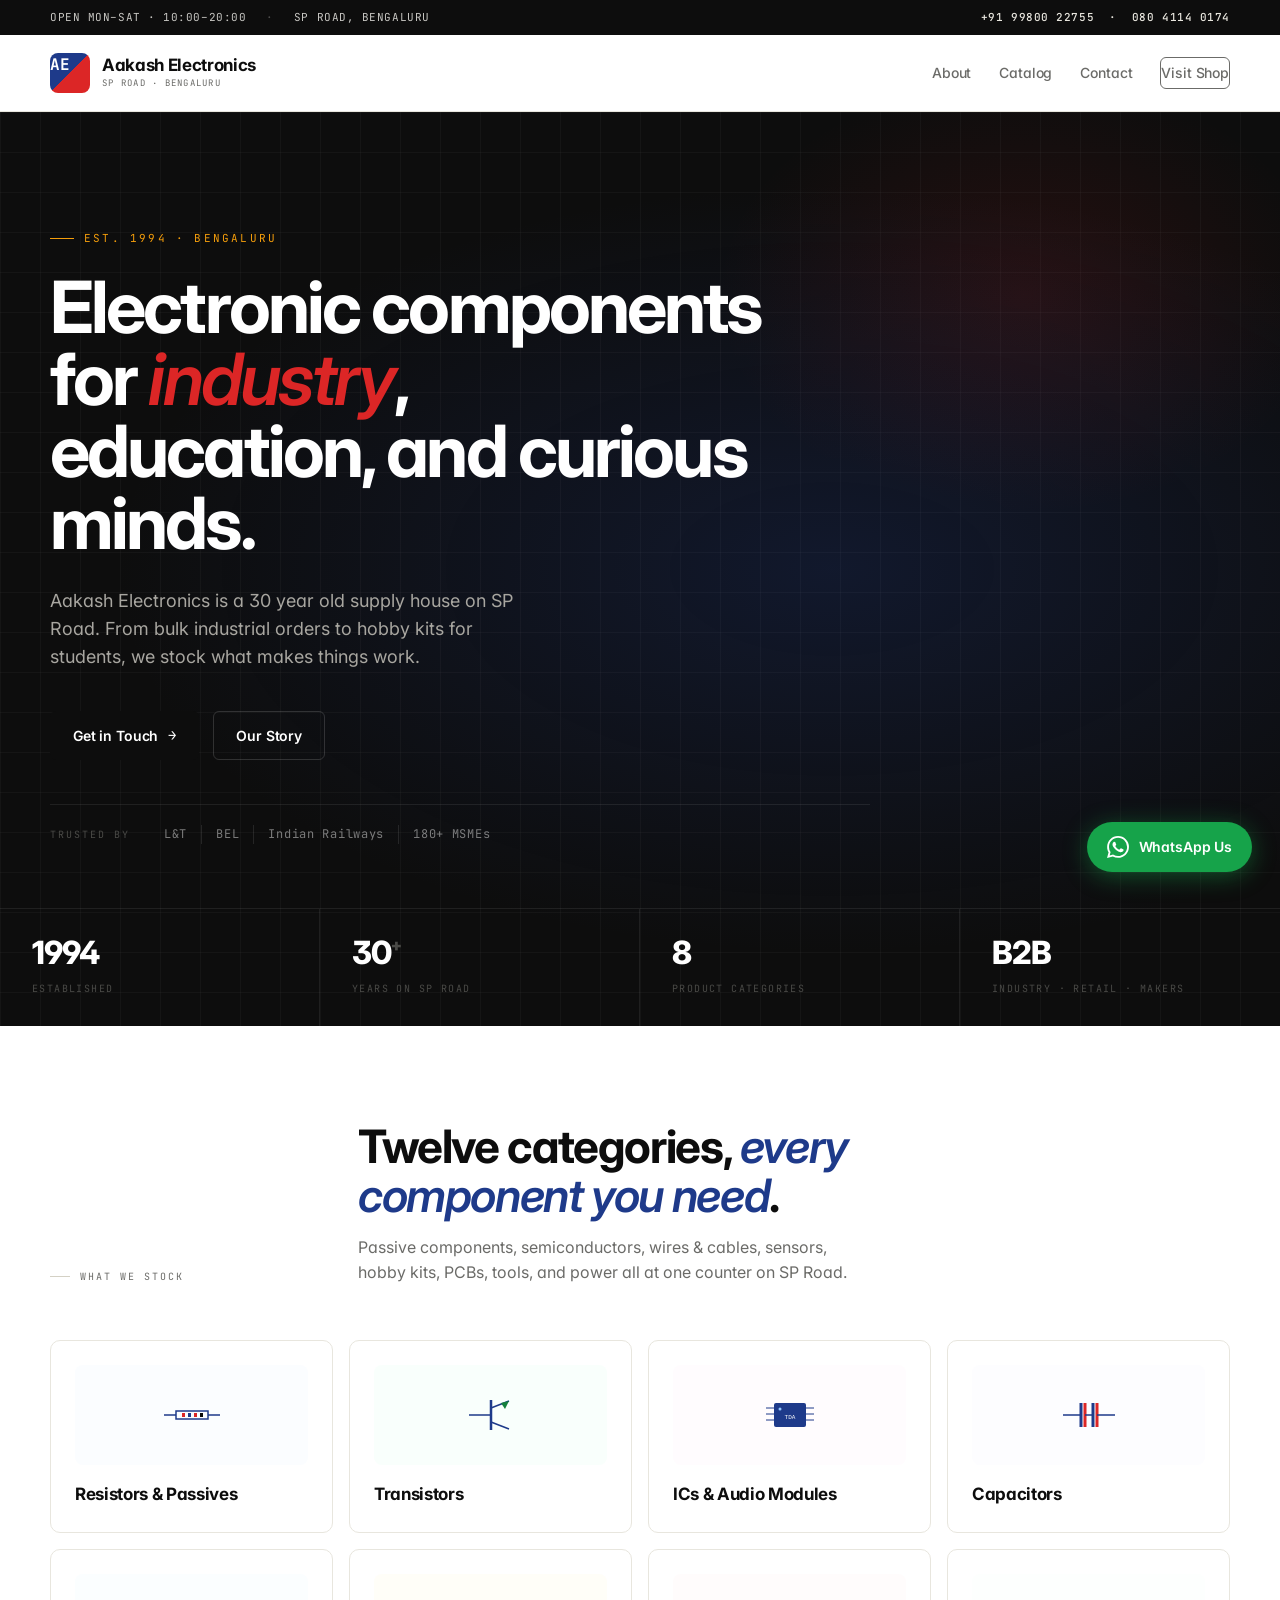
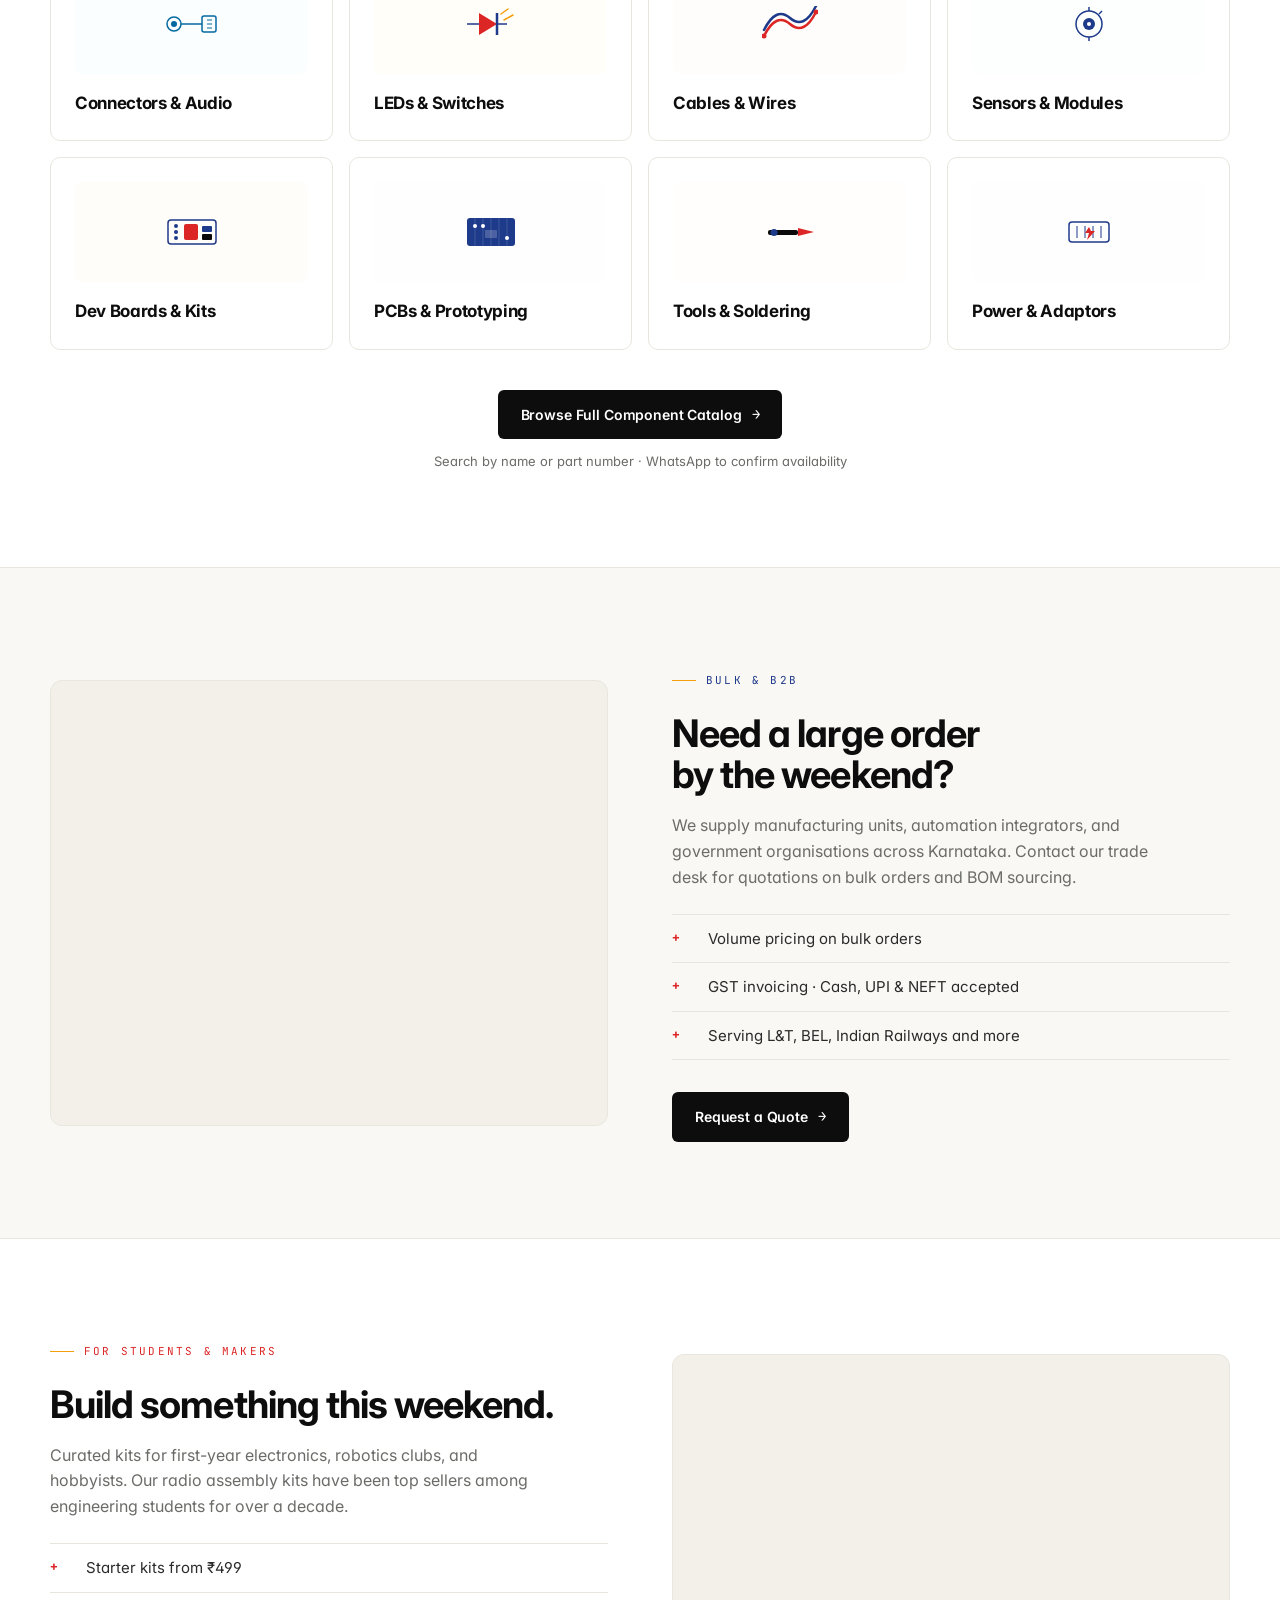
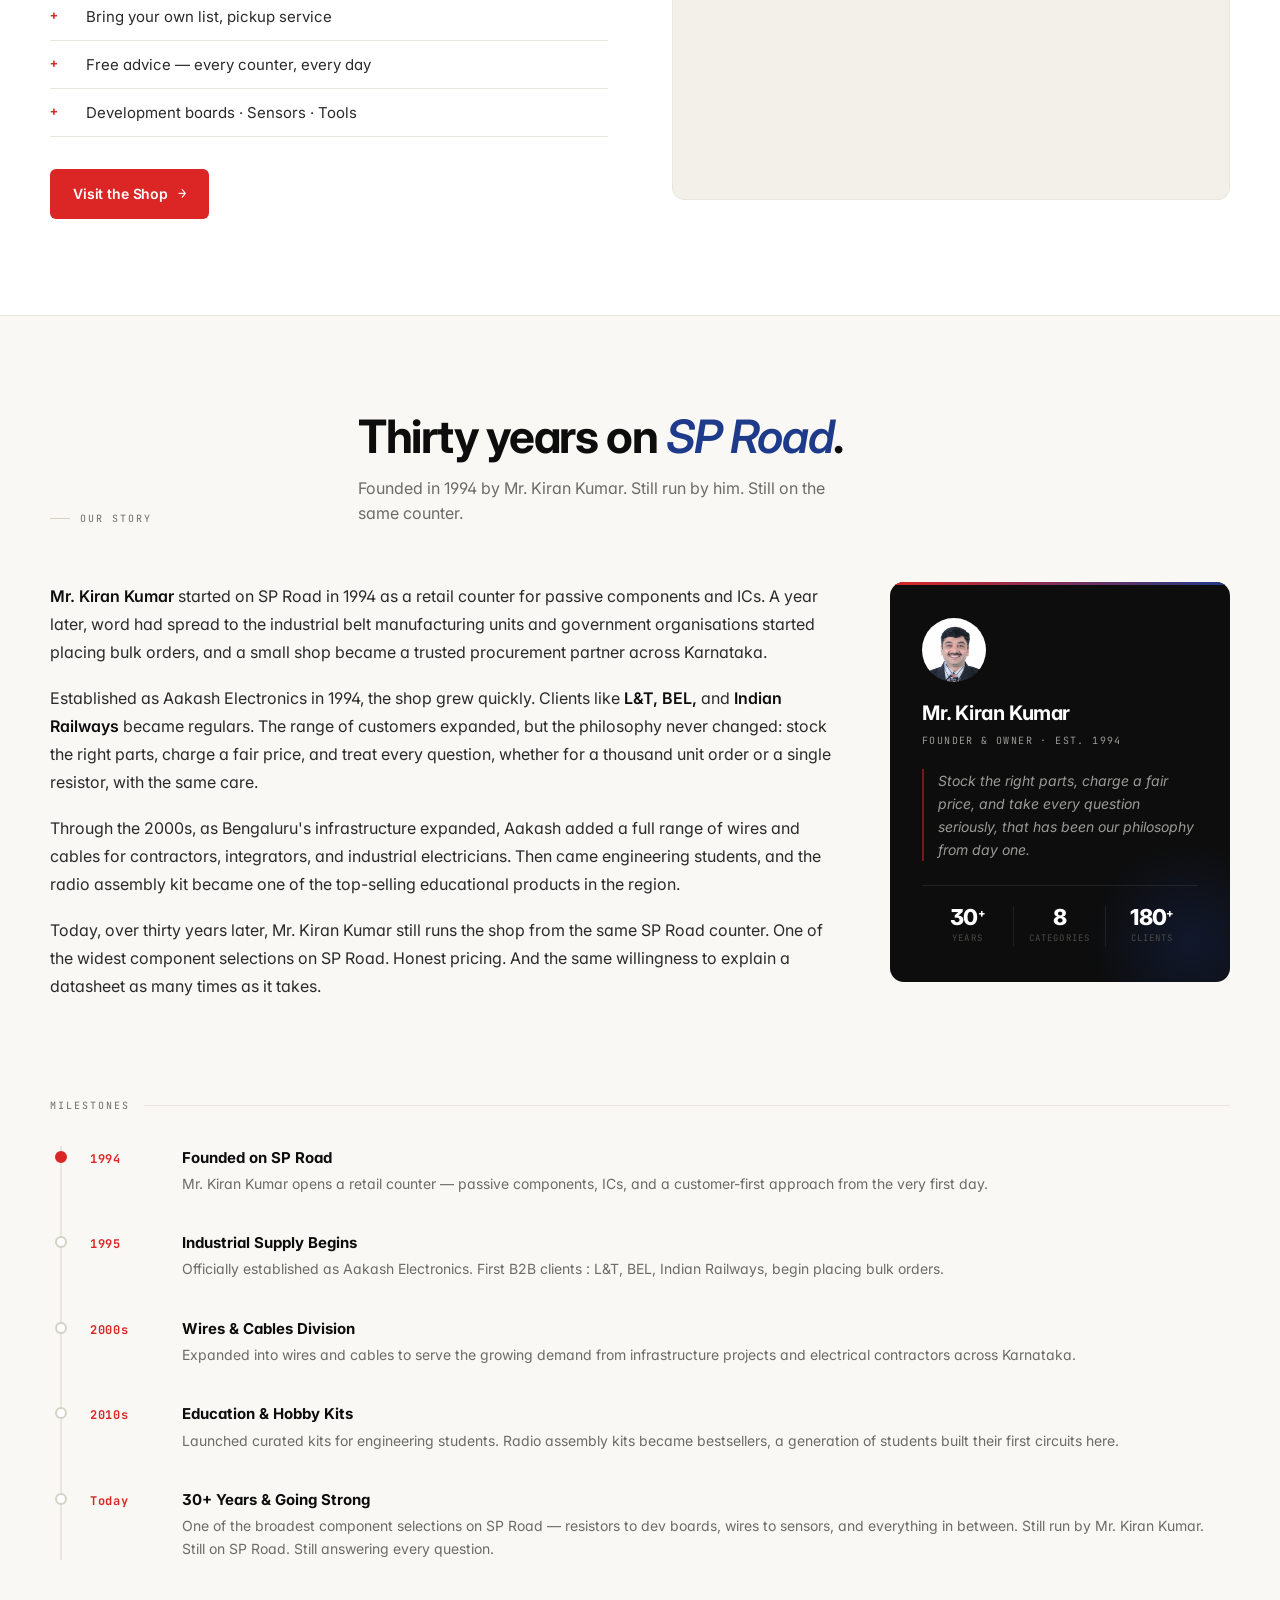
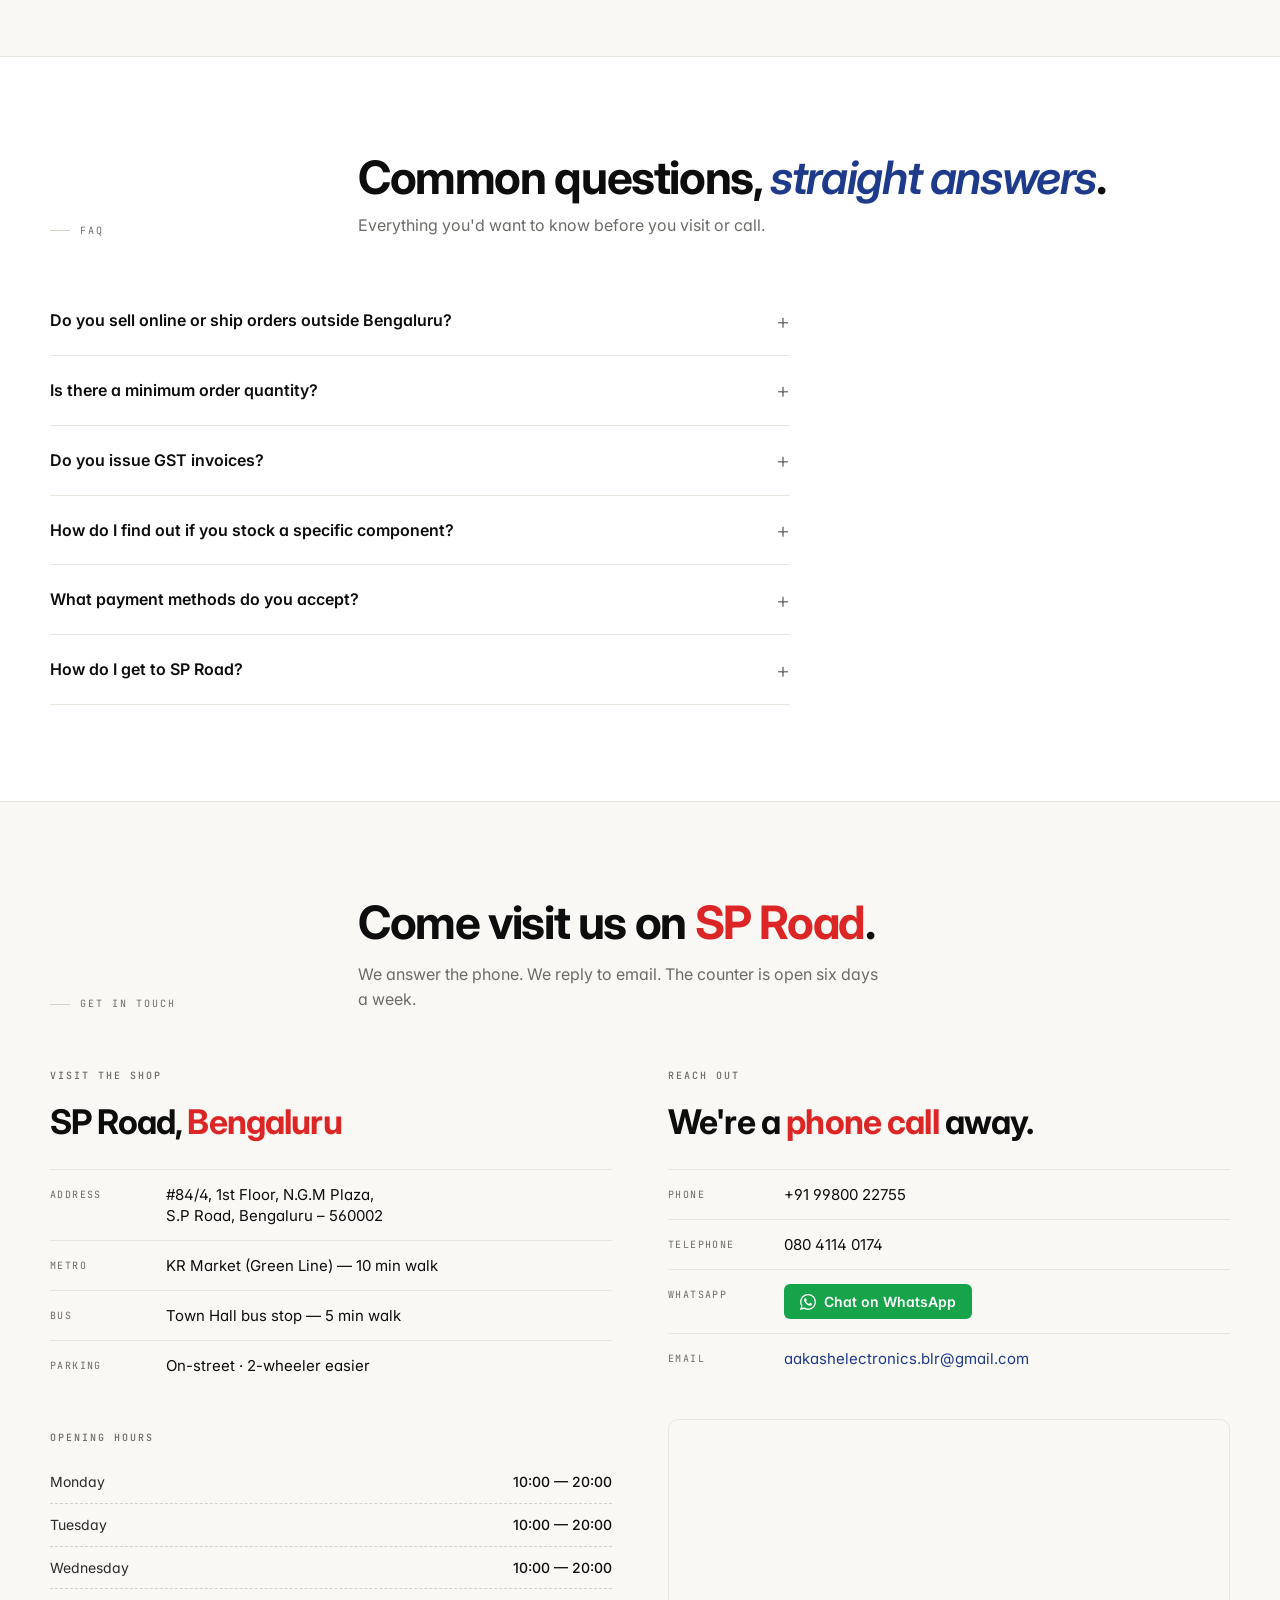
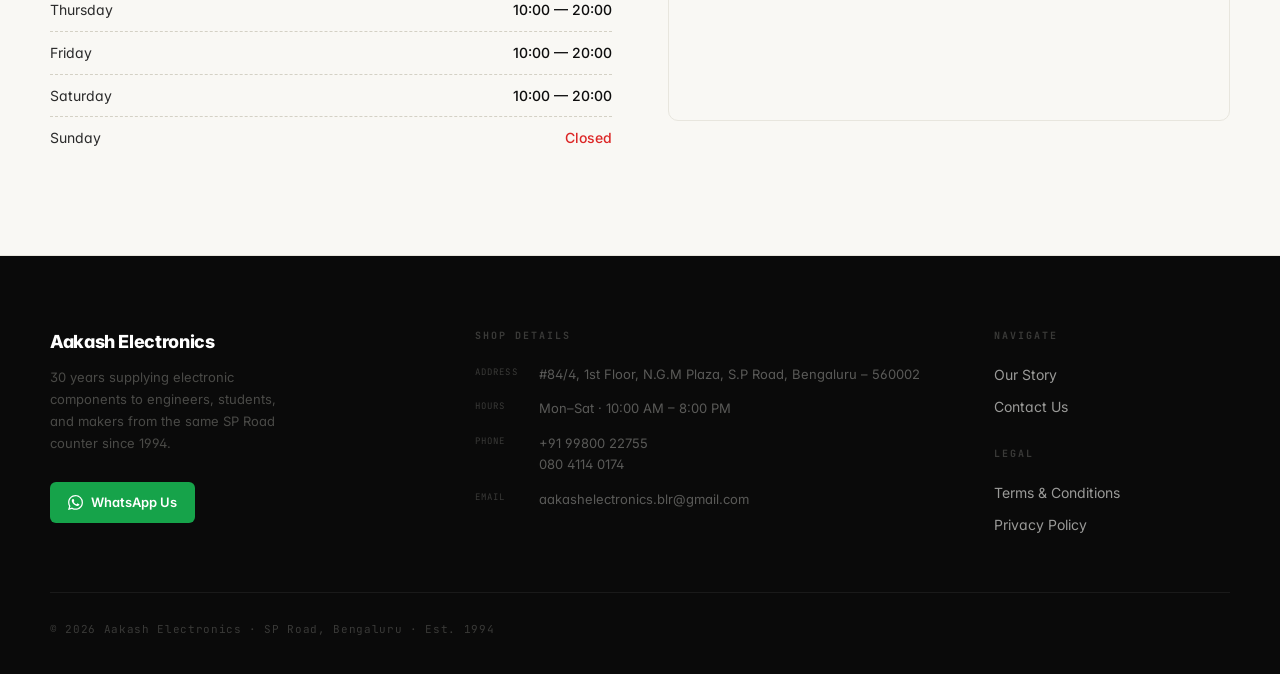
==== index.html @ 36acdb83 "Modified Code Base" ====
<!--
  Copyright © 2026 Aakash Electronics. All Rights Reserved.
  Unauthorized copying, reproduction, or distribution of this
  website's code or content is strictly prohibited.
  Founded 1994 | SP Road, Bengaluru
-->
  
<!doctype html>
<html lang="en" data-lang="en">
<head>
<!-- Google tag (gtag.js) -->
<script async src="https://www.googletagmanager.com/gtag/js?id=G-Y3M3N1SLD9"></script>
<script>
  window.dataLayer = window.dataLayer || [];
  function gtag(){dataLayer.push(arguments);}
  gtag('js', new Date());
  gtag('config', 'G-Y3M3N1SLD9');
</script>
<meta charset="utf-8"/>
<title>Aakash Electronics — Components for Industry &amp; Makers</title>
<link rel="icon" type="image/svg+xml" href="/favicon.svg">
<link rel="icon" type="image/png" sizes="96x96" href="/favicon-96x96.png">
<link rel="icon" type="image/png" sizes="32x32" href="/favicon-32x32.png">
<link rel="icon" type="image/png" sizes="16x16" href="/favicon-16x16.png">
<link rel="icon" type="image/x-icon" href="/favicon.ico"/>
<link rel="apple-touch-icon" sizes="180x180" href="/apple-touch-icon.png">
<link rel="manifest" href="/site.webmanifest">
<meta name="apple-mobile-web-app-title" content="Aakash Electronics">
<meta name="viewport" content="width=device-width,initial-scale=1"/>
<meta name="description" content="Aakash Electronics — 30 years on SP Road, Bengaluru. Electronic components for industry, education, and hobbyists. Founded by Mr. Kiran Kumar, 1994."/>
<meta http-equiv="X-Content-Type-Options" content="nosniff"/>
<meta http-equiv="X-Frame-Options" content="DENY"/>
<meta name="referrer" content="strict-origin-when-cross-origin"/>
<link rel="preconnect" href="https://fonts.googleapis.com"/>
<link rel="preconnect" href="https://fonts.gstatic.com" crossorigin/>
<link rel="stylesheet" href="https://fonts.googleapis.com/css2?family=Inter:ital,wght@0,400;0,500;0,600;0,700;0,800;1,600;1,700&family=JetBrains+Mono:wght@400;500;700&display=swap"/>
<link rel="stylesheet" href="styles.css"/>
<style>
/* ── Logo in header ── */
.brand-logo-main {
  height: 44px; width: auto;
  display: block; object-fit: contain;
  flex-shrink: 0;
}

/* ── Nav CTA: outlined, matches About/Contact link colour, white fill ── */
#home-page .nav-cta {
  background: #fff !important;
  color: var(--ink-3) !important;
  border: 1.5px solid var(--ink-3);
  box-shadow: none;
}
#home-page .nav-cta:hover {
  background: var(--ink) !important;
  color: #fff !important;
  border-color: var(--ink);
  box-shadow: 0 2px 12px rgba(10,10,10,.1);
  transform: translateY(-1px);
}

/* ── Footer redesign ── */
.footer-top-v2 { grid-template-columns: 1.6fr 2fr 1fr }
.footer-shop-name {
  font-size: 18px; font-weight: 800; color: #fff;
  letter-spacing: -0.02em; margin-bottom: 10px;
}
.footer-shop-desc {
  font-size: 13px; color: #4a4a47; line-height: 1.7;
  max-width: 240px; margin-bottom: 24px;
}
.footer-dl { display: grid; gap: 14px }
.footer-dl-row { display: grid; grid-template-columns: 52px 1fr; gap: 12px; align-items: start }
.footer-dl-k {
  font-family: var(--mono); font-size: 9px; text-transform: uppercase;
  letter-spacing: 0.12em; color: #3a3a38; padding-top: 2px; white-space: nowrap;
}
.footer-dl-v { font-size: 13px; color: #5a5a58; line-height: 1.6 }
.footer-dl-v a { color: #5a5a58; transition: color .15s }
.footer-dl-v a:hover { color: #9a9a98 }
.footer-link-group + .footer-link-group { margin-top: 28px }
@media (max-width: 1100px) { .footer-top-v2 { grid-template-columns: 1fr 1fr } }
@media (max-width: 680px)  { .footer-top-v2 { grid-template-columns: 1fr } }

/* ── Hero background video ── */
.hero-video-bg {
  position: absolute; inset: 0;
  width: 100%; height: 100%;
  object-fit: cover;
  opacity: 0.22;
  pointer-events: none;
  z-index: 0;
}
.hero::before { z-index: 1 }
.hero-grid    { z-index: 2 }
.hero-statsbar { position: relative; z-index: 3 }
.hero .wrap   { z-index: 3 }

/* ── Shop tour video ── */
.shop-video-wrap {
  margin-top: 64px;
}
.shop-video {
  width: 100%;
  border-radius: 10px;
  display: block;
  background: #000;
  box-shadow: 0 8px 48px rgba(0,0,0,.14);
}

/* ── Hero: full-width redesign (no right panel) ── */
#home-page .hero .wrap {
  grid-template-columns: 1fr;
  padding-top: 110px;
  padding-bottom: 0;
  gap: 0;
}
.hero-body { max-width: 820px }
.hero-body .hero-ctas { margin-bottom: 0 }

/* Trust bar – client proof below hero CTAs */
.hero-trust {
  display: flex; align-items: center; gap: 0;
  flex-wrap: wrap;
  margin-top: 44px;
  padding: 20px 0;
  border-top: 1px solid rgba(255,255,255,.08);
}
.hero-trust .ht-label {
  font-family: var(--mono); font-size: 10px;
  letter-spacing: 0.2em; text-transform: uppercase;
  color: #4a4a47; margin-right: 20px; white-space: nowrap;
}
.hero-trust .ht-clients {
  display: flex; flex-wrap: wrap; align-items: center; gap: 6px 0;
}
.hero-trust .ht-client {
  font-family: var(--mono); font-size: 12px;
  color: rgba(255,255,255,.45); letter-spacing: 0.06em;
  padding: 0 14px; border-right: 1px solid rgba(255,255,255,.1);
  white-space: nowrap;
}
.hero-trust .ht-client:last-child { border-right: none }

/* Stats bar – anchored to bottom of hero, full bleed */
.hero-statsbar {
  display: grid; grid-template-columns: repeat(4, 1fr);
  border-top: 1px solid rgba(255,255,255,.08);
  margin-top: 44px;
}
.hero-statcell {
  padding: 28px 32px;
  border-right: 1px solid rgba(255,255,255,.08);
}
.hero-statcell:last-child { border-right: none }
.hero-statcell b {
  display: block; font-size: 32px; font-weight: 800;
  letter-spacing: -0.03em; color: #fff; line-height: 1; margin-bottom: 6px;
}
.hero-statcell span {
  font-family: var(--mono); font-size: 10px;
  letter-spacing: 0.14em; text-transform: uppercase; color: #4a4a47;
}

/* ── Categories: updated section lede ── */
.cat-lede-fixed { color: var(--ink-3); max-width: 520px; font-size: 16px; margin-top: 16px }

/* ── Founder card ── */
.founder-card {
  background: var(--ink);
  color: #fff;
  border-radius: 14px;
  padding: 48px 56px;
  display: grid;
  grid-template-columns: auto 1fr auto;
  gap: 40px;
  align-items: center;
  margin-bottom: 72px;
  position: relative;
  overflow: hidden;
}
.founder-card::before {
  content: "";
  position: absolute; top: 0; left: 0; right: 0; height: 3px;
  background: linear-gradient(to right, var(--red), var(--blue));
}
.founder-card::after {
  content: "";
  position: absolute; top: -80px; right: -80px;
  width: 280px; height: 280px; border-radius: 50%;
  background: radial-gradient(circle, rgba(30,58,138,.3) 0%, transparent 70%);
  pointer-events: none;
}
.founder-monogram {
  width: 76px; height: 76px; border-radius: 50%;
  background: linear-gradient(135deg, var(--blue), var(--blue-2));
  display: grid; place-items: center;
  font-size: 26px; font-weight: 800; color: #fff;
  flex-shrink: 0; letter-spacing: -0.02em;
  position: relative; z-index: 1;
}
.founder-info { position: relative; z-index: 1 }
.founder-name { font-size: 26px; font-weight: 700; letter-spacing: -0.025em; margin-bottom: 6px }
.founder-role {
  font-family: var(--mono); font-size: 10px;
  letter-spacing: 0.18em; text-transform: uppercase;
  color: #9a9a98;
}
.founder-divider {
  width: 1px; height: 64px;
  background: rgba(255,255,255,.1);
  position: relative; z-index: 1;
}
.founder-quote {
  font-size: 16px; color: #9a9a98; line-height: 1.65;
  font-style: italic; max-width: 360px;
  position: relative; z-index: 1;
}
.founder-quote::before {
  content: '\201C';
  font-size: 48px; line-height: 0; vertical-align: -0.4em;
  color: rgba(255,255,255,.1); margin-right: 4px;
  font-style: normal;
}

/* ── Story 2-col layout ── */
.story-layout {
  display: grid;
  grid-template-columns: 1fr 340px;
  gap: 56px;
  align-items: start;
  margin-bottom: 72px;
}
.story-paragraphs p {
  font-size: 16px; color: var(--ink-2); line-height: 1.75;
  margin-bottom: 18px;
}
.story-paragraphs p strong { color: var(--ink); font-weight: 600 }

/* ── Founder card (vertical, right column) ── */
.founder-card-v {
  background: var(--ink); color: #fff;
  border-radius: 14px; padding: 36px 32px;
  position: relative; overflow: hidden;
  top: 0;
}
.founder-card-v::before {
  content: "";
  position: absolute; top: 0; left: 0; right: 0; height: 3px;
  background: linear-gradient(to right, var(--red), var(--blue));
}
.founder-card-v::after {
  content: "";
  position: absolute; bottom: -60px; right: -60px;
  width: 200px; height: 200px; border-radius: 50%;
  background: radial-gradient(circle, rgba(30,58,138,.25) 0%, transparent 70%);
  pointer-events: none;
}
.founder-avatar-v {
  width: 64px; height: 64px; border-radius: 50%;
  background: linear-gradient(135deg, var(--blue), var(--blue-2));
  display: grid; place-items: center;
  font-size: 20px; font-weight: 800; color: #fff;
  margin-bottom: 16px; letter-spacing: -0.02em;
  overflow: hidden; flex-shrink: 0;
  position: relative; z-index: 1;
}
.founder-name-v {
  font-size: 20px; font-weight: 700; letter-spacing: -0.02em;
  margin-bottom: 4px; position: relative; z-index: 1;
}
.founder-role-v {
  font-family: var(--mono); font-size: 10px; letter-spacing: 0.14em;
  text-transform: uppercase; color: #9a9a98;
  margin-bottom: 20px; position: relative; z-index: 1;
}
.founder-q {
  font-size: 14px; color: #9a9a98; line-height: 1.65;
  font-style: italic; border-left: 2px solid rgba(220,38,38,.5);
  padding-left: 14px; margin: 0 0 24px;
  position: relative; z-index: 1;
}
.founder-nums {
  display: grid; grid-template-columns: repeat(3, 1fr);
  gap: 0; border-top: 1px solid rgba(255,255,255,.08);
  padding-top: 20px; position: relative; z-index: 1;
}
.founder-nums-item { text-align: center }
.founder-nums-item:not(:last-child) { border-right: 1px solid rgba(255,255,255,.08) }
.founder-nums-item b {
  display: block; font-size: 22px; font-weight: 800;
  letter-spacing: -0.03em; color: #fff; line-height: 1;
}
.founder-nums-item span {
  font-family: var(--mono); font-size: 9px;
  letter-spacing: 0.12em; text-transform: uppercase; color: #4a4a47;
  margin-top: 4px; display: block;
}

/* ── Vertical timeline ── */
.vtimeline-wrap { padding-top: 8px }
.vtimeline-hdr {
  display: flex; align-items: center; gap: 14px;
  margin-bottom: 32px;
}
.vtimeline-hdr span {
  font-family: var(--mono); font-size: 10px;
  letter-spacing: 0.2em; color: var(--ink-3); text-transform: uppercase;
  white-space: nowrap;
}
.vtimeline-hdr::after { content: ""; flex: 1; height: 1px; background: var(--rule) }
.vtimeline {
  border-left: 2px solid var(--rule);
  margin-left: 10px;
  display: grid; gap: 0;
}
.vtl-item {
  display: grid;
  grid-template-columns: 72px 1fr;
  gap: 20px;
  padding: 0 0 36px 28px;
  position: relative;
}
.vtl-item:last-child { padding-bottom: 0 }
.vtl-item::before {
  content: "";
  position: absolute; left: -7px; top: 5px;
  width: 12px; height: 12px; border-radius: 50%;
  background: var(--bg); border: 2px solid var(--rule-2);
}
.vtl-item.active::before { background: var(--red); border-color: var(--red) }
.vtl-year {
  font-family: var(--mono); font-size: 12px; font-weight: 700;
  color: var(--red); letter-spacing: 0.06em; padding-top: 4px;
  white-space: nowrap;
}
.vtl-content b { display: block; font-size: 15px; font-weight: 700; margin-bottom: 4px; color: var(--ink) }
.vtl-content p { font-size: 14px; color: var(--ink-3); line-height: 1.6; margin: 0 }

/* ── Milestone cards (redesigned timeline) ── */
.milestones-header {
  display: flex; align-items: center; gap: 16px;
  margin-bottom: 28px;
}
.milestones-header h3 {
  font-size: 13px; font-weight: 700; text-transform: uppercase;
  letter-spacing: 0.12em; color: var(--ink-3);
}
.milestones-header::after {
  content: ""; flex: 1; height: 1px; background: var(--rule);
}
.milestone-grid {
  display: grid;
  grid-template-columns: 1fr 1fr 1fr;
  gap: 14px;
}
.milestone-card {
  background: var(--bg);
  border: 1px solid var(--rule);
  border-radius: 12px;
  padding: 28px 26px 24px;
  position: relative;
  overflow: hidden;
  transition: box-shadow .2s, transform .2s, border-color .2s;
}
.milestone-card:hover {
  box-shadow: var(--shadow-lg);
  transform: translateY(-3px);
  border-color: var(--blue);
}
.milestone-card::before {
  content: ""; position: absolute;
  top: 0; left: 0; right: 0; height: 3px;
}
.milestone-card.m-1994::before { background: var(--red) }
.milestone-card.m-1995::before { background: var(--blue) }
.milestone-card.m-2000::before { background: var(--gold) }
.milestone-card.m-2010::before { background: var(--green) }
.milestone-card.m-today::before { background: linear-gradient(to right, var(--red), var(--blue)) }
.milestone-card.m-today {
  grid-column: 1 / -1;
  display: grid;
  grid-template-columns: auto 1fr;
  align-items: center;
  gap: 32px;
  background: var(--bg-2);
}
.milestone-year {
  font-family: var(--mono);
  font-size: 44px; font-weight: 800;
  letter-spacing: -0.04em; line-height: 1;
  color: var(--blue-2); margin-bottom: 12px;
}
.milestone-card.m-today .milestone-year {
  font-size: 52px; margin-bottom: 0; color: var(--ink);
}
.milestone-title {
  font-size: 15px; font-weight: 700;
  letter-spacing: -0.01em; margin-bottom: 8px; color: var(--ink);
}
.milestone-desc {
  font-size: 13px; color: var(--ink-3); line-height: 1.6;
}
.milestone-card.m-today .milestone-desc {
  font-size: 14px; color: var(--ink-2);
}

/* Responsive for new elements */
@media (max-width: 1100px) {
  .hero-statsbar { grid-template-columns: repeat(2, 1fr) }
  .story-layout { grid-template-columns: 1fr }
  .founder-card-v { display: none }
}
@media (max-width: 680px) {
  .hero-statsbar { grid-template-columns: 1fr 1fr }
  .hero-statcell { padding: 20px 16px }
  .hero-statcell b { font-size: 24px }
  .vtl-item { grid-template-columns: 56px 1fr; gap: 12px }
}

/* ── FAQ section ── */
.faq-list { max-width: 740px; }
.faq-item { border-bottom: 1px solid var(--rule); }
.faq-item summary {
  list-style: none; cursor: pointer;
  padding: 22px 0; font-size: 16px; font-weight: 600;
  color: var(--ink); display: flex; justify-content: space-between;
  align-items: center; gap: 16px; user-select: none;
}
.faq-item summary::-webkit-details-marker { display: none }
.faq-item summary::after {
  content: '+'; font-size: 22px; font-weight: 300;
  color: var(--ink-3); flex-shrink: 0; transition: transform .2s;
  line-height: 1;
}
.faq-item[open] > summary::after { content: '−'; }
.faq-item .faq-body {
  font-size: 15px; color: var(--ink-3); line-height: 1.75;
  padding-bottom: 24px; margin: 0;
}
.faq-item .faq-body a { color: var(--blue); }

/* ── Scroll-to-top button ── */
.scroll-top {
  position: fixed; bottom: 92px; right: 24px;
  width: 40px; height: 40px;
  background: rgba(255,255,255,.92); border: 1px solid var(--rule);
  border-radius: 50%; display: grid; place-items: center;
  cursor: pointer; z-index: 98; text-decoration: none;
  opacity: 0; transform: translateY(10px);
  transition: opacity .2s, transform .2s, background .15s, color .15s;
  box-shadow: 0 2px 10px rgba(0,0,0,.09); color: var(--ink);
}
.scroll-top.visible { opacity: 1; transform: translateY(0) }
.scroll-top:hover { background: var(--ink); color: #fff; border-color: var(--ink) }

/* ── Mobile hamburger ── */
.nav-hamburger {
  display: none; background: none; border: none;
  cursor: pointer; padding: 4px; color: var(--ink);
  flex-direction: column; gap: 5px;
  align-items: center; justify-content: center;
}
.nav-hamburger span {
  display: block; width: 22px; height: 2px;
  background: currentColor; border-radius: 2px;
  transition: transform .22s, opacity .15s;
}
.nav-hamburger.open span:nth-child(1) { transform: translateY(7px) rotate(45deg) }
.nav-hamburger.open span:nth-child(2) { opacity: 0; transform: scaleX(0) }
.nav-hamburger.open span:nth-child(3) { transform: translateY(-7px) rotate(-45deg) }
.mobile-nav {
  display: none; position: absolute; top: 100%; left: 0; right: 0;
  background: rgba(255,255,255,.97); backdrop-filter: blur(14px);
  -webkit-backdrop-filter: blur(14px);
  border-bottom: 1px solid var(--rule);
  z-index: 99; padding-bottom: 8px;
}
.mobile-nav.open { display: block }
.mobile-nav a {
  display: block; padding: 15px 24px; font-size: 16px; font-weight: 500;
  color: var(--ink-2); border-bottom: 1px solid var(--rule);
  text-decoration: none; transition: background .12s;
}
.mobile-nav a:last-child { border-bottom: none }
.mobile-nav a:hover { background: var(--bg-2) }
.mobile-nav .mob-cta {
  margin: 16px 20px 8px;
  display: block; text-align: center;
  background: var(--ink); color: #fff !important;
  padding: 14px 20px; border-radius: var(--radius);
  font-weight: 600; font-size: 15px; border-bottom: none !important;
}
.mobile-nav .mob-cta:hover { background: var(--blue) !important }
@media (max-width: 1100px) {
  .nav-hamburger { display: flex }
  .nav a:not(.nav-hamburger) { display: none !important }
  .header { position: sticky }
}
</style>
</head>
<body>
<div class="page" id="home-page">

  <!-- Utility bar -->
  <div class="utility">
    <div class="wrap">
      <div class="ut-left">
        <span data-i18n="util_open">OPEN MON–SAT · 10:00–20:00</span>
        <span data-i18n="util_addr">SP ROAD, BENGALURU</span>
      </div>
      <div class="ut-right">
        <span class="phone">+91 99800 22755 &nbsp;·&nbsp; 080 4114 0174</span>
      </div>
    </div>
  </div>

  <!-- Header -->
  <header class="header" id="main-header">
    <div class="wrap">
      <a class="brand" href="index.html">
        <img src="logo.png" alt="Aakash Electronics" class="brand-logo-main" id="brand-logo-img">
        <span class="brand-mark" id="brand-fallback-letter" style="display:none"><span>AE</span></span>
        <div>
          <div class="brand-name">Aakash Electronics</div>
          <div class="brand-sub">SP Road · Bengaluru</div>
        </div>
      </a>
      <nav class="nav">
        <a href="#about" data-i18n="nav_about">About</a>
        <a href="products.html">Catalog</a>
        <a href="#contact">Contact</a>
        <a class="nav-cta" href="#contact" style="justify-content:center;">
          <span data-i18n="nav_visit">Visit Shop</span>
        </a>
        <button class="nav-hamburger" id="nav-hamburger" aria-label="Open menu" aria-expanded="false">
          <span></span><span></span><span></span>
        </button>
      </nav>
    </div>

    <!-- Mobile navigation panel -->
    <div class="mobile-nav" id="mobile-nav" role="navigation" aria-label="Mobile menu">
      <a href="#about" class="mob-link">About</a>
      <a href="products.html" class="mob-link">Component Catalog</a>
      <a href="#contact" class="mob-link">Contact</a>
      <a href="#contact" class="mob-cta">Visit Shop</a>
    </div>

  </header>

  <!-- ══ HERO ══ -->
  <section class="hero">
    <video class="hero-video-bg" src="hero-bg.mp4" autoplay muted loop playsinline preload="auto"></video>
    <div class="hero-grid"></div>
    <div class="wrap">
      <div class="hero-body">
        <div class="eyebrow" data-i18n="hero_eyebrow">EST. 1994 · BENGALURU</div>
        <h1 data-i18n-html="hero_h1">
          Electronic components for <em class="accent">industry</em>,<br>education, and curious minds.
        </h1>
        <p class="lede" data-i18n="hero_lede">Aakash Electronics is a 30 year old supply house on SP Road. From bulk industrial orders to hobby kits for students, we stock what makes things work.</p>
        <div class="hero-ctas">
          <a class="btn btn-primary" href="#contact">
            <span data-i18n="hero_cta1">Get in Touch</span>
            <span class="arrow">→</span>
          </a>
          <a class="btn btn-ghost" href="#about" style="color:#fff;border-color:rgba(255,255,255,.15)">
            <span data-i18n="hero_cta2">Our Story</span>
          </a>
        </div>

        <!-- Trust bar: key clients -->
        <div class="hero-trust">
          <span class="ht-label" data-i18n="hero_trust_label">Trusted by</span>
          <div class="ht-clients">
            <span class="ht-client">L&amp;T</span>
            <span class="ht-client">BEL</span>
            <span class="ht-client">Indian Railways</span>
            <span class="ht-client">180+ MSMEs</span>
          </div>
        </div>
      </div>
    </div>

    <!-- Stats anchored to bottom of hero -->
    <div class="hero-statsbar">
      <div class="hero-statcell">
        <b>1994</b>
        <span>Established</span>
      </div>
      <div class="hero-statcell">
        <b>30<span style="font-size:18px;vertical-align:super">+</span></b>
        <span>Years on SP Road</span>
      </div>
      <div class="hero-statcell">
        <b>8</b>
        <span>Product Categories</span>
      </div>
      <div class="hero-statcell">
        <b>B2B</b>
        <span>Industry · Retail · Makers</span>
      </div>
    </div>
  </section>

  <!-- ══ CATEGORIES ══ -->
  <section class="section">
    <div class="wrap">
      <div class="section-head">
        <div>
          <div class="section-tag" data-i18n="cat_label">WHAT WE STOCK</div>
        </div>
        <div>
          <h2><span data-i18n="cat_title_a">Twelve categories, </span><em data-i18n="cat_title_em">every component you need</em><span data-i18n="cat_title_b">.</span></h2>
          <p class="cat-lede-fixed" data-i18n="cat_lede">Passive components, semiconductors, wires &amp; cables, sensors, hobby kits, PCBs, tools, and power all at one counter on SP Road.</p>
        </div>
      </div>
      <div class="cat-grid" id="cat-grid"></div>
      <div style="margin-top:40px;text-align:center">
        <a href="products.html" class="btn btn-primary" style="display:inline-flex;">
          Browse Full Component Catalog
          <span class="arrow">→</span>
        </a>
        <p style="margin-top:12px;font-size:13px;color:var(--ink-3)">Search by name or part number · WhatsApp to confirm availability</p>
      </div>
    </div>
  </section>

  <!-- ══ B2B / INDUSTRY ══ -->
  <section class="section bg-alt">
    <div class="wrap">
      <div class="two-col">
        <div class="img">
          <video src="bulk-order.mp4" autoplay muted loop playsinline preload="auto"
            style="position:absolute;inset:0;width:100%;height:100%;object-fit:cover;display:block;">
          </video>
        </div>
        <div>
          <div class="eyebrow" data-i18n="bulk_eyebrow">BULK &amp; B2B</div>
          <h3 data-i18n="bulk_title">Need a large order by the weekend?</h3>
          <p data-i18n="bulk_p">We supply manufacturing units, automation integrators, and government organisations across Karnataka. Contact our trade desk for quotations on bulk orders and BOM sourcing.</p>
          <ul class="bullet-list">
            <li data-i18n="bulk_b1">Volume pricing on bulk orders</li>
            <li data-i18n="bulk_b2">GST invoicing · Cash, UPI &amp; NEFT accepted</li>
            <li data-i18n="bulk_b3">Serving L&amp;T, BEL, Indian Railways and more</li>
          </ul>
          <a class="btn btn-primary" href="#contact">
            <span data-i18n="bulk_cta">Request a Quote</span>
            <span class="arrow">→</span>
          </a>
        </div>
      </div>
    </div>
  </section>

  <!-- ══ STUDENTS / HOBBY ══ -->
  <section class="section">
    <div class="wrap">
      <div class="two-col" style="direction:rtl">
        <div class="img" style="direction:ltr">
          <video src="shop-tour.mp4" autoplay muted loop playsinline preload="auto"
            style="position:absolute;inset:0;width:100%;height:100%;object-fit:cover;display:block;">
          </video>
        </div>
        <div style="direction:ltr">
          <div class="eyebrow" style="color:var(--red)" data-i18n="student_eyebrow">FOR STUDENTS &amp; MAKERS</div>
          <h3 data-i18n="student_title">Build something this weekend.</h3>
          <p data-i18n="student_p">Curated kits for first-year electronics, robotics clubs, and hobbyists. Our radio assembly kits have been top sellers among engineering students for over a decade.</p>
          <ul class="bullet-list">
            <li data-i18n="student_b1">Starter kits from ₹499</li>
            <li data-i18n="student_b2">Bring your own list, pickup service</li>
            <li data-i18n="student_b3">Free advice — every counter, every day</li>
            <li data-i18n="student_b4">Development boards · Sensors · Tools</li>
          </ul>
          <a class="btn btn-red" href="#contact">
            <span data-i18n="student_cta">Visit the Shop</span>
            <span class="arrow">→</span>
          </a>
        </div>
      </div>
    </div>
  </section>


  <!-- ══ ABOUT / OUR STORY ══ -->
  <section class="section bg-alt" id="about">
    <div class="wrap">

      <!-- Section header -->
      <div class="section-head" style="margin-bottom:56px">
        <div class="section-tag" data-i18n="about_tag">OUR STORY</div>
        <div>
          <h2 data-i18n-html="about_h2">Thirty years on <em>SP Road</em>.</h2>
          <p data-i18n="about_sub">Founded in 1994 by Mr. Kiran Kumar. Still run by him. Still on the same counter.</p>
        </div>
      </div>

      <!-- Two-column: story left, founder right -->
      <div class="story-layout">

        <!-- Left: paragraphs -->
        <div class="story-paragraphs">
          <p data-i18n-html="about_p1">
            <strong>Mr. Kiran Kumar</strong> started on SP Road in 1994 as a retail counter for passive components and ICs. A year later, word had spread to the industrial belt manufacturing units and government organisations started placing bulk orders, and a small shop became a trusted procurement partner across Karnataka.
          </p>
          <p data-i18n-html="about_p2">
            Established as Aakash Electronics in 1994, the shop grew quickly. Clients like <strong>L&amp;T, BEL,</strong> and <strong>Indian Railways</strong> became regulars. The range of customers expanded, but the philosophy never changed: stock the right parts, charge a fair price, and treat every question, whether for a thousand unit order or a single resistor, with the same care.
          </p>
          <p data-i18n="about_p3">
            Through the 2000s, as Bengaluru's infrastructure expanded, Aakash added a full range of wires and cables for contractors, integrators, and industrial electricians. Then came engineering students, and the radio assembly kit became one of the top-selling educational products in the region.
          </p>
          <p data-i18n="about_p4">
            Today, over thirty years later, Mr. Kiran Kumar still runs the shop from the same SP Road counter. One of the widest component selections on SP Road. Honest pricing. And the same willingness to explain a datasheet as many times as it takes.
          </p>
        </div>

        <!-- Right: founder card -->
        <div class="founder-card-v">
          <div class="founder-avatar-v" id="founder-avatar">
            <img src="founder.png" alt="Mr. Kiran Kumar"
              style="width:100%;height:100%;object-fit:cover;display:block;"
              onerror="document.getElementById('founder-avatar').innerHTML='KK';">
          </div>
          <div class="founder-name-v" data-i18n="about_founder_name">Mr. Kiran Kumar</div>
          <div class="founder-role-v" data-i18n="about_founder_role">Founder &amp; Owner · Est. 1994</div>
          <blockquote class="founder-q" data-i18n="about_founder_q">
            Stock the right parts, charge a fair price, and take every question seriously, that has been our philosophy from day one.
          </blockquote>
          <div class="founder-nums">
            <div class="founder-nums-item">
              <b>30<sup style="font-size:11px">+</sup></b>
              <span>Years</span>
            </div>
            <div class="founder-nums-item">
              <b>8</b>
              <span>Categories</span>
            </div>
            <div class="founder-nums-item">
              <b>180<sup style="font-size:11px">+</sup></b>
              <span>Clients</span>
            </div>
          </div>
        </div>
      </div>

      <!-- Vertical timeline -->
      <div class="vtimeline-wrap">
        <div class="vtimeline-hdr">
          <span data-i18n="about_milestones_h">Milestones</span>
        </div>
        <div class="vtimeline">
          <div class="vtl-item active">
            <div class="vtl-year">1994</div>
            <div class="vtl-content">
              <b data-i18n="vtl_1994_b">Founded on SP Road</b>
              <p data-i18n="vtl_1994_p">Mr. Kiran Kumar opens a retail counter — passive components, ICs, and a customer-first approach from the very first day.</p>
            </div>
          </div>
          <div class="vtl-item">
            <div class="vtl-year">1995</div>
            <div class="vtl-content">
              <b data-i18n="vtl_1995_b">Industrial Supply Begins</b>
              <p data-i18n="vtl_1995_p">Officially established as Aakash Electronics. First B2B clients : L&amp;T, BEL, Indian Railways, begin placing bulk orders.</p>
            </div>
          </div>
          <div class="vtl-item">
            <div class="vtl-year">2000s</div>
            <div class="vtl-content">
              <b data-i18n="vtl_2000_b">Wires &amp; Cables Division</b>
              <p data-i18n="vtl_2000_p">Expanded into wires and cables to serve the growing demand from infrastructure projects and electrical contractors across Karnataka.</p>
            </div>
          </div>
          <div class="vtl-item">
            <div class="vtl-year">2010s</div>
            <div class="vtl-content">
              <b data-i18n="vtl_2010_b">Education &amp; Hobby Kits</b>
              <p data-i18n="vtl_2010_p">Launched curated kits for engineering students. Radio assembly kits became bestsellers, a generation of students built their first circuits here.</p>
            </div>
          </div>
          <div class="vtl-item">
            <div class="vtl-year" data-i18n="vtl_today_yr">Today</div>
            <div class="vtl-content">
              <b data-i18n="vtl_today_b">30+ Years &amp; Going Strong</b>
              <p data-i18n="vtl_today_p">One of the broadest component selections on SP Road — resistors to dev boards, wires to sensors, and everything in between. Still run by Mr. Kiran Kumar. Still on SP Road. Still answering every question.</p>
            </div>
          </div>
        </div>
      </div>

    </div>
  </section>

  <!-- ══ FAQ ══ -->
  <section class="section">
    <div class="wrap">
      <div class="section-head" style="margin-bottom:48px">
        <div class="section-tag">FAQ</div>
        <div>
          <h2>Common questions, <em>straight answers</em>.</h2>
          <p style="color:var(--ink-3);max-width:480px;font-size:16px;margin-top:12px">Everything you'd want to know before you visit or call.</p>
        </div>
      </div>
      <div class="faq-list">

        <details class="faq-item">
          <summary>Do you sell online or ship orders outside Bengaluru?</summary>
          <p class="faq-body">We are a walk-in counter, no online store, no website orders. For large B2B orders outside Bengaluru, <a href="#contact">contact us</a> and we can discuss options. For most orders, customers visit us directly at SP Road.</p>
        </details>

        <details class="faq-item">
          <summary>Is there a minimum order quantity?</summary>
          <p class="faq-body">No minimum at all. One resistor, one sensor, one kit every order is welcome. Bulk orders get volume pricing; just ask at the counter or <a href="https://wa.me/919980022755?text=Hi%20Aakash%20Electronics%2C%20I%20would%20like%20to%20enquire%20about%20components." target="_blank" rel="noopener">WhatsApp us</a> for a quote.</p>
        </details>

        <details class="faq-item">
          <summary>Do you issue GST invoices?</summary>
          <p class="faq-body">Yes. We are a GST-registered business and issue proper tax invoices for every purchase. For B2B input credit, please provide your GSTIN <strong>before</strong> the invoice is raised, as we cannot amend invoices once they have been raised. Interstate purchases attract IGST.</p>
        </details>

        <details class="faq-item">
          <summary>How do I find out if you stock a specific component?</summary>
          <p class="faq-body">The fastest way is to <a href="https://wa.me/919980022755?text=Hi%20Aakash%20Electronics%2C%20I%20would%20like%20to%20enquire%20about%20components." target="_blank" rel="noopener">WhatsApp us</a> or call <a href="tel:+919980022755">+91 99800 22755</a> with your part number, description, or datasheet link. We'll confirm availability and pricing promptly.</p>
        </details>

        <details class="faq-item">
          <summary>What payment methods do you accept?</summary>
          <p class="faq-body">Cash, UPI, and bank transfer (NEFT / IMPS). Retail and one-off purchases are settled at the time of transaction. For established B2B accounts, payment terms can be discussed and mutually agreed upon. We understand that businesses operate on billing cycles and are happy to work something out. Please speak with us directly to arrange this.</p>
        </details>

        <details class="faq-item">
          <summary>How do I get to SP Road?</summary>
          <p class="faq-body">We're at <strong>#84/4, 1st Floor, N.G.M Plaza, S.P Road, Bengaluru – 560002</strong>. KR Market metro station (Green Line) is a 10-minute walk. Town Hall bus stop is about 5 minutes away. Two-wheelers are easiest for parking.</p>
        </details>

      </div>
    </div>
  </section>

  <!-- ══ CONTACT ══ -->
  <section class="contact-section" id="contact" style="background:var(--bg-2)">
    <div class="wrap">
      <div class="section-head">
        <div class="section-tag" data-i18n="contact_tag">GET IN TOUCH</div>
        <div>
          <h2 data-i18n-html="contact_h2">Come visit us on <span class="r">SP Road</span>.</h2>
          <p data-i18n="contact_sub">We answer the phone. We reply to email. The counter is open six days a week.</p>
        </div>
      </div>

      <div class="contact-grid">
        <!-- Visit info -->
        <div>
          <div class="contact-head">
            <h4 data-i18n="contact_visit_h">VISIT THE SHOP</h4>
          </div>
          <div class="contact-big" data-i18n-html="contact_visit_big">
            <span>SP Road, </span><em>Bengaluru</em>
          </div>
          <div class="contact-rows">
            <div class="contact-r">
              <span class="k" data-i18n="contact_addr_k">ADDRESS</span>
              <span class="v" data-i18n-html="contact_addr_v">#84/4, 1st Floor, N.G.M Plaza,<br>S.P Road, Bengaluru – 560002</span>
            </div>
            <div class="contact-r">
              <span class="k" data-i18n="contact_metro_k">METRO</span>
              <span class="v" data-i18n="contact_metro_v">KR Market (Green Line) — 10 min walk</span>
            </div>
            <div class="contact-r">
              <span class="k" data-i18n="contact_bus_k">BUS</span>
              <span class="v" data-i18n="contact_bus_v">Town Hall bus stop — 5 min walk</span>
            </div>
            <div class="contact-r">
              <span class="k" data-i18n="contact_park_k">PARKING</span>
              <span class="v" data-i18n="contact_park_v">On-street · 2-wheeler easier</span>
            </div>
          </div>

          <div class="hours-table">
            <h4 data-i18n="hours_h">OPENING HOURS</h4>
            <div class="hours-row"><span class="day" data-i18n="hours_mon">Monday</span><span class="time" data-i18n="hours_open">10:00 — 20:00</span></div>
            <div class="hours-row"><span class="day" data-i18n="hours_tue">Tuesday</span><span class="time" data-i18n="hours_open">10:00 — 20:00</span></div>
            <div class="hours-row"><span class="day" data-i18n="hours_wed">Wednesday</span><span class="time" data-i18n="hours_open">10:00 — 20:00</span></div>
            <div class="hours-row"><span class="day" data-i18n="hours_thu">Thursday</span><span class="time" data-i18n="hours_open">10:00 — 20:00</span></div>
            <div class="hours-row"><span class="day" data-i18n="hours_fri">Friday</span><span class="time" data-i18n="hours_open">10:00 — 20:00</span></div>
            <div class="hours-row"><span class="day" data-i18n="hours_sat">Saturday</span><span class="time" data-i18n="hours_open">10:00 — 20:00</span></div>
            <div class="hours-row closed"><span class="day" data-i18n="hours_sun">Sunday</span><span class="time" data-i18n="hours_closed">Closed</span></div>
          </div>
        </div>

        <!-- Reach out -->
        <div>
          <div class="contact-head">
            <h4 data-i18n="contact_reach_h">REACH OUT</h4>
          </div>
          <div class="contact-big" data-i18n-html="contact_reach_big">
            <span>We're a </span><em>phone call</em><span> away.</span>
          </div>
          <div class="contact-rows">
            <div class="contact-r">
              <span class="k" data-i18n="contact_phone_k">PHONE</span>
              <span class="v">
                <a href="tel:+919980022755" style="color:inherit">+91 99800 22755</a>
              </span>
            </div>
            <div class="contact-r">
              <span class="k">TELEPHONE</span>
              <span class="v">
                <a href="tel:+918041140174" style="color:inherit">080 4114 0174</a>
              </span>
            </div>
            <div class="contact-r">
              <span class="k" data-i18n="contact_wa_k">WHATSAPP</span>
              <span class="v">
                <a href="https://wa.me/919980022755?text=Hi%20Aakash%20Electronics%2C%20I%20would%20like%20to%20enquire%20about%20components." target="_blank" rel="noopener"
                   style="display:inline-flex;align-items:center;gap:8px;background:var(--green);color:#fff;padding:8px 16px;border-radius:6px;font-size:14px;font-weight:600;width:fit-content">
                  <svg width="16" height="16" viewBox="0 0 24 24" fill="currentColor"><path d="M17.472 14.382c-.297-.149-1.758-.867-2.03-.967-.273-.099-.471-.148-.67.15-.197.297-.767.966-.94 1.164-.173.199-.347.223-.644.075-.297-.15-1.255-.463-2.39-1.475-.883-.788-1.48-1.761-1.653-2.059-.173-.297-.018-.458.13-.606.134-.133.298-.347.446-.52.149-.174.198-.298.298-.497.099-.198.05-.371-.025-.52-.075-.149-.669-1.612-.916-2.207-.242-.579-.487-.5-.669-.51-.173-.008-.371-.01-.57-.01-.198 0-.52.074-.792.372-.272.297-1.04 1.016-1.04 2.479 0 1.462 1.065 2.875 1.213 3.074.149.198 2.096 3.2 5.077 4.487.709.306 1.262.489 1.694.625.712.227 1.36.195 1.871.118.571-.085 1.758-.719 2.006-1.413.248-.694.248-1.289.173-1.413-.074-.124-.272-.198-.57-.347m-5.421 7.403h-.004a9.87 9.87 0 01-5.031-1.378l-.361-.214-3.741.982.998-3.648-.235-.374a9.86 9.86 0 01-1.51-5.26c.001-5.45 4.436-9.884 9.888-9.884 2.64 0 5.122 1.03 6.988 2.898a9.825 9.825 0 012.893 6.994c-.003 5.45-4.437 9.884-9.885 9.884m8.413-18.297A11.815 11.815 0 0012.05 0C5.495 0 .16 5.335.157 11.892c0 2.096.547 4.142 1.588 5.945L.057 24l6.305-1.654a11.882 11.882 0 005.683 1.448h.005c6.554 0 11.89-5.335 11.893-11.893a11.821 11.821 0 00-3.48-8.413Z"/></svg>
                  <span data-i18n="contact_wa_cta">Chat on WhatsApp</span>
                </a>
              </span>
            </div>
            <div class="contact-r">
              <span class="k" data-i18n="contact_email_k">EMAIL</span>
              <span class="v"><a href="mailto:aakashelectronics.blr@gmail.com" style="color:var(--blue)">aakashelectronics.blr@gmail.com</a></span>
            </div>
          </div>

          <div style="margin-top:36px;border-radius:10px;overflow:hidden;border:1px solid var(--rule)">
            <iframe
              src="https://maps.google.com/maps?q=Aakash+Electronics,+SP+Road,+Bengaluru,+Karnataka+560002&output=embed&z=17"
              width="100%"
              height="300"
              style="display:block;border:none"
              allowfullscreen=""
              loading="lazy"
              referrerpolicy="no-referrer-when-downgrade"
              title="Aakash Electronics on Google Maps">
            </iframe>
          </div>
        </div>
      </div>
    </div>
  </section>

  <!-- ══ FOOTER ══ -->
  <footer class="footer">
    <div class="wrap">
      <div class="footer-top footer-top-v2">

        <!-- Col 1: Brand identity -->
        <div>
          <div class="footer-shop-name">Aakash Electronics</div>
          <div class="footer-shop-desc">30 years supplying electronic components to engineers, students, and makers from the same SP Road counter since 1994.</div>
          <a href="https://wa.me/919980022755?text=Hi%20Aakash%20Electronics%2C%20I%20would%20like%20to%20enquire%20about%20components." target="_blank" rel="noopener" class="footer-wa">
            <svg width="15" height="15" viewBox="0 0 24 24" fill="currentColor"><path d="M17.472 14.382c-.297-.149-1.758-.867-2.03-.967-.273-.099-.471-.148-.67.15-.197.297-.767.966-.94 1.164-.173.199-.347.223-.644.075-.297-.15-1.255-.463-2.39-1.475-.883-.788-1.48-1.761-1.653-2.059-.173-.297-.018-.458.13-.606.134-.133.298-.347.446-.52.149-.174.198-.298.298-.497.099-.198.05-.371-.025-.52-.075-.149-.669-1.612-.916-2.207-.242-.579-.487-.5-.669-.51-.173-.008-.371-.01-.57-.01-.198 0-.52.074-.792.372-.272.297-1.04 1.016-1.04 2.479 0 1.462 1.065 2.875 1.213 3.074.149.198 2.096 3.2 5.077 4.487.709.306 1.262.489 1.694.625.712.227 1.36.195 1.871.118.571-.085 1.758-.719 2.006-1.413.248-.694.248-1.289.173-1.413-.074-.124-.272-.198-.57-.347m-5.421 7.403h-.004a9.87 9.87 0 01-5.031-1.378l-.361-.214-3.741.982.998-3.648-.235-.374a9.86 9.86 0 01-1.51-5.26c.001-5.45 4.436-9.884 9.888-9.884 2.64 0 5.122 1.03 6.988 2.898a9.825 9.825 0 012.893 6.994c-.003 5.45-4.437 9.884-9.885 9.884m8.413-18.297A11.815 11.815 0 0012.05 0C5.495 0 .16 5.335.157 11.892c0 2.096.547 4.142 1.588 5.945L.057 24l6.305-1.654a11.882 11.882 0 005.683 1.448h.005c6.554 0 11.89-5.335 11.893-11.893a11.821 11.821 0 00-3.48-8.413Z"/></svg>
            WhatsApp Us
          </a>
        </div>

        <!-- Col 2: Shop details in key–value layout -->
        <div>
          <h5 class="footer-col" style="font-family:var(--mono);font-size:10px;letter-spacing:0.2em;text-transform:uppercase;color:#3a3a38;margin-bottom:20px;">SHOP DETAILS</h5>
          <div class="footer-dl">
            <div class="footer-dl-row">
              <span class="footer-dl-k">Address</span>
              <span class="footer-dl-v">#84/4, 1st Floor, N.G.M Plaza, S.P Road, Bengaluru – 560002</span>
            </div>
            <div class="footer-dl-row">
              <span class="footer-dl-k">Hours</span>
              <span class="footer-dl-v">Mon–Sat · 10:00 AM – 8:00 PM</span>
            </div>
            <div class="footer-dl-row">
              <span class="footer-dl-k">Phone</span>
              <span class="footer-dl-v">
                <a href="tel:+919980022755">+91 99800 22755</a><br>
                <a href="tel:+918041140174">080 4114 0174</a>
              </span>
            </div>
            <div class="footer-dl-row">
              <span class="footer-dl-k">Email</span>
              <span class="footer-dl-v"><a href="mailto:aakashelectronics.blr@gmail.com">aakashelectronics.blr@gmail.com</a></span>
            </div>
          </div>
        </div>

        <!-- Col 3: Navigation + Legal links -->
        <div>
          <div class="footer-link-group">
            <h5 style="font-family:var(--mono);font-size:10px;letter-spacing:0.2em;text-transform:uppercase;color:#3a3a38;margin-bottom:20px;">NAVIGATE</h5>
            <div class="footer-links">
              <a href="#about">Our Story</a>
              <a href="#contact">Contact Us</a>
            </div>
          </div>
          <div class="footer-link-group">
            <h5 style="font-family:var(--mono);font-size:10px;letter-spacing:0.2em;text-transform:uppercase;color:#3a3a38;margin-bottom:20px;">LEGAL</h5>
            <div class="footer-links">
              <a href="./terms.html">Terms &amp; Conditions</a>
              <a href="./terms.html#privacy">Privacy Policy</a>
            </div>
          </div>
        </div>

      </div>
      <div class="footer-bottom">
        <span>© 2026 Aakash Electronics · SP Road, Bengaluru · Est. 1994</span>
      </div>
    </div>
  </footer>

  <!-- Scroll to top -->
  <button class="scroll-top" id="scroll-top" aria-label="Back to top" title="Back to top">
    <svg width="16" height="16" viewBox="0 0 16 16" fill="none" stroke="currentColor" stroke-width="2" stroke-linecap="round" stroke-linejoin="round">
      <polyline points="3 10 8 5 13 10"/>
    </svg>
  </button>

  <!-- WhatsApp FAB -->
  <a class="wa-fab" href="https://wa.me/919980022755?text=Hi%20Aakash%20Electronics%2C%20I%20would%20like%20to%20enquire%20about%20components." target="_blank" rel="noopener" aria-label="Chat on WhatsApp">
    <svg width="22" height="22" viewBox="0 0 24 24" fill="currentColor"><path d="M17.472 14.382c-.297-.149-1.758-.867-2.03-.967-.273-.099-.471-.148-.67.15-.197.297-.767.966-.94 1.164-.173.199-.347.223-.644.075-.297-.15-1.255-.463-2.39-1.475-.883-.788-1.48-1.761-1.653-2.059-.173-.297-.018-.458.13-.606.134-.133.298-.347.446-.52.149-.174.198-.298.298-.497.099-.198.05-.371-.025-.52-.075-.149-.669-1.612-.916-2.207-.242-.579-.487-.5-.669-.51-.173-.008-.371-.01-.57-.01-.198 0-.52.074-.792.372-.272.297-1.04 1.016-1.04 2.479 0 1.462 1.065 2.875 1.213 3.074.149.198 2.096 3.2 5.077 4.487.709.306 1.262.489 1.694.625.712.227 1.36.195 1.871.118.571-.085 1.758-.719 2.006-1.413.248-.694.248-1.289.173-1.413-.074-.124-.272-.198-.57-.347m-5.421 7.403h-.004a9.87 9.87 0 01-5.031-1.378l-.361-.214-3.741.982.998-3.648-.235-.374a9.86 9.86 0 01-1.51-5.26c.001-5.45 4.436-9.884 9.888-9.884 2.64 0 5.122 1.03 6.988 2.898a9.825 9.825 0 012.893 6.994c-.003 5.45-4.437 9.884-9.885 9.884m8.413-18.297A11.815 11.815 0 0012.05 0C5.495 0 .16 5.335.157 11.892c0 2.096.547 4.142 1.588 5.945L.057 24l6.305-1.654a11.882 11.882 0 005.683 1.448h.005c6.554 0 11.89-5.335 11.893-11.893a11.821 11.821 0 00-3.48-8.413Z"/></svg>
    <span>WhatsApp Us</span>
  </a>

</div><!-- /page -->

<script src="strings.js"></script>
<script>
(function(){

  /* ── Logo fallback ── */
  var logoImg = document.getElementById('brand-logo-img');
  var fallbackLetter = document.getElementById('brand-fallback-letter');
  if (logoImg) {
    function showFallback() {
      logoImg.style.display = 'none';
      if (fallbackLetter) fallbackLetter.style.display = 'block';
    }
    logoImg.addEventListener('error', showFallback);
    logoImg.addEventListener('load', function() {
      if (fallbackLetter) fallbackLetter.style.display = 'none';
      logoImg.style.display = 'block';
    });
    if (logoImg.complete) {
      if (logoImg.naturalWidth === 0) showFallback();
      else if (fallbackLetter) fallbackLetter.style.display = 'none';
    }
  }

  /* ── Category icons (SVG) ── */
  const CAT_ORDER = ['passive','transistors','ics','capacitors','connectors','leds','wires','sensors','kits','pcbs','tools','power'];
  const CAT_COLORS = {
    passive:     '#dbeafe', transistors: '#d1fae5', ics:        '#fce7f3',
    capacitors:  '#ede9fe', connectors:  '#e0f2fe', leds:       '#fef3c7',
    wires:       '#fee2e2', sensors:     '#f0fdf4', kits:       '#ffedd5',
    pcbs:        '#f3f4f6', tools:       '#fff7ed', power:      '#fdf4ff'
  };
  const CAT_ICONS = {
    passive:     '<svg width="56" height="36" viewBox="0 0 56 36"><rect x="12" y="14" width="32" height="8" fill="none" stroke="#1e3a8a" stroke-width="1.5"/><line x1="0" y1="18" x2="12" y2="18" stroke="#1e3a8a" stroke-width="1.5"/><line x1="44" y1="18" x2="56" y2="18" stroke="#1e3a8a" stroke-width="1.5"/><rect x="18" y="16" width="3" height="4" fill="#dc2626"/><rect x="24" y="16" width="3" height="4" fill="#1e3a8a"/><rect x="30" y="16" width="3" height="4" fill="#dc2626"/><rect x="36" y="16" width="3" height="4" fill="#0a0a0a"/></svg>',
    transistors: '<svg width="56" height="36" viewBox="0 0 56 36"><line x1="28" y1="3" x2="28" y2="33" stroke="#1e3a8a" stroke-width="2.5"/><line x1="6" y1="18" x2="28" y2="18" stroke="#1e3a8a" stroke-width="1.5"/><line x1="28" y1="11" x2="46" y2="4" stroke="#1e3a8a" stroke-width="1.5"/><line x1="28" y1="25" x2="46" y2="32" stroke="#1e3a8a" stroke-width="1.5"/><polygon points="38,6 46,4 42,12" fill="#15803d"/></svg>',
    ics:         '<svg width="56" height="36" viewBox="0 0 56 36"><rect x="12" y="6" width="32" height="24" rx="2" fill="#1e3a8a"/><circle cx="18" cy="12" r="1.5" fill="#93c5fd"/><line x1="4" y1="11" x2="12" y2="11" stroke="#1e3a8a" stroke-width="1"/><line x1="4" y1="17" x2="12" y2="17" stroke="#1e3a8a" stroke-width="1"/><line x1="4" y1="23" x2="12" y2="23" stroke="#1e3a8a" stroke-width="1"/><line x1="44" y1="11" x2="52" y2="11" stroke="#1e3a8a" stroke-width="1"/><line x1="44" y1="17" x2="52" y2="17" stroke="#1e3a8a" stroke-width="1"/><line x1="44" y1="23" x2="52" y2="23" stroke="#1e3a8a" stroke-width="1"/><text x="28" y="22" font-family="monospace" font-size="6" fill="#fff" text-anchor="middle">TDA</text></svg>',
    capacitors:  '<svg width="56" height="36" viewBox="0 0 56 36"><line x1="2" y1="18" x2="20" y2="18" stroke="#1e3a8a" stroke-width="1.5"/><line x1="20" y1="6" x2="20" y2="30" stroke="#1e3a8a" stroke-width="3"/><line x1="24" y1="6" x2="24" y2="30" stroke="#dc2626" stroke-width="3"/><line x1="32" y1="6" x2="32" y2="30" stroke="#1e3a8a" stroke-width="3"/><line x1="36" y1="6" x2="36" y2="30" stroke="#dc2626" stroke-width="3"/><line x1="24" y1="18" x2="32" y2="18" stroke="#1e3a8a" stroke-width="1.5"/><line x1="36" y1="18" x2="54" y2="18" stroke="#1e3a8a" stroke-width="1.5"/></svg>',
    connectors:  '<svg width="56" height="36" viewBox="0 0 56 36"><circle cx="10" cy="18" r="7" fill="none" stroke="#0369a1" stroke-width="1.5"/><circle cx="10" cy="18" r="3" fill="#0369a1"/><line x1="17" y1="18" x2="38" y2="18" stroke="#0369a1" stroke-width="1.5"/><rect x="38" y="10" width="14" height="16" rx="2" fill="none" stroke="#0369a1" stroke-width="1.5"/><line x1="43" y1="14" x2="48" y2="14" stroke="#0369a1" stroke-width="1"/><line x1="43" y1="18" x2="48" y2="18" stroke="#0369a1" stroke-width="1"/><line x1="43" y1="22" x2="48" y2="22" stroke="#0369a1" stroke-width="1"/></svg>',
    leds:        '<svg width="56" height="36" viewBox="0 0 56 36"><polygon points="16,7 16,29 34,18" fill="#dc2626"/><line x1="34" y1="7" x2="34" y2="29" stroke="#1e3a8a" stroke-width="2.5"/><line x1="4" y1="18" x2="16" y2="18" stroke="#1e3a8a" stroke-width="1.5"/><line x1="34" y1="18" x2="44" y2="18" stroke="#1e3a8a" stroke-width="1.5"/><line x1="38" y1="8" x2="45" y2="3" stroke="#f59e0b" stroke-width="1.5" stroke-linecap="round"/><line x1="41" y1="14" x2="50" y2="9" stroke="#f59e0b" stroke-width="1.5" stroke-linecap="round"/></svg>',
    wires:       '<svg width="56" height="36" viewBox="0 0 56 36"><path d="M2 30 Q 14 6, 28 18 T 54 6" fill="none" stroke="#dc2626" stroke-width="2.5" stroke-linecap="round"/><path d="M2 24 Q 14 0, 28 12 T 54 0" fill="none" stroke="#1e3a8a" stroke-width="2.5" stroke-linecap="round"/><circle cx="2" cy="30" r="2.5" fill="#dc2626"/><circle cx="54" cy="6" r="2.5" fill="#dc2626"/></svg>',
    sensors:     '<svg width="56" height="36" viewBox="0 0 56 36"><circle cx="28" cy="18" r="13" fill="none" stroke="#1e3a8a" stroke-width="1.5"/><circle cx="28" cy="18" r="6" fill="#1e3a8a"/><circle cx="28" cy="18" r="2" fill="#fff"/><line x1="28" y1="1" x2="28" y2="5" stroke="#1e3a8a" stroke-width="1.5"/><line x1="28" y1="31" x2="28" y2="35" stroke="#1e3a8a" stroke-width="1.5"/><line x1="41" y1="5" x2="38" y2="8" stroke="#1e3a8a" stroke-width="1.5"/></svg>',
    kits:        '<svg width="56" height="36" viewBox="0 0 56 36"><rect x="4" y="6" width="48" height="24" rx="3" fill="none" stroke="#1e3a8a" stroke-width="1.5"/><circle cx="12" cy="12" r="2" fill="#1e3a8a"/><circle cx="12" cy="18" r="2" fill="#1e3a8a"/><circle cx="12" cy="24" r="2" fill="#1e3a8a"/><rect x="20" y="10" width="14" height="16" rx="2" fill="#dc2626"/><rect x="38" y="12" width="10" height="6" rx="1" fill="#1e3a8a"/><rect x="38" y="20" width="10" height="6" rx="1" fill="#0a0a0a"/></svg>',
    pcbs:        '<svg width="56" height="36" viewBox="0 0 56 36"><rect x="4" y="4" width="48" height="28" rx="3" fill="#1e3a8a"/><line x1="12" y1="4" x2="12" y2="32" stroke="rgba(255,255,255,.3)" stroke-width="0.5"/><line x1="20" y1="4" x2="20" y2="32" stroke="rgba(255,255,255,.3)" stroke-width="0.5"/><line x1="28" y1="4" x2="28" y2="32" stroke="rgba(255,255,255,.3)" stroke-width="0.5"/><line x1="36" y1="4" x2="36" y2="32" stroke="rgba(255,255,255,.3)" stroke-width="0.5"/><line x1="44" y1="4" x2="44" y2="32" stroke="rgba(255,255,255,.3)" stroke-width="0.5"/><circle cx="12" cy="12" r="2" fill="#fff"/><circle cx="20" cy="12" r="2" fill="#fff"/><circle cx="44" cy="24" r="2" fill="#fff"/><rect x="22" y="16" width="12" height="8" rx="1" fill="rgba(255,255,255,.2)"/></svg>',
    tools:       '<svg width="56" height="36" viewBox="0 0 56 36"><rect x="6" y="16" width="30" height="5" rx="2" fill="#0a0a0a"/><polygon points="36,14 52,18 36,22" fill="#dc2626"/><circle cx="12" cy="18.5" r="3.5" fill="#1e3a8a"/></svg>',
    power:       '<svg width="56" height="36" viewBox="0 0 56 36"><rect x="8" y="8" width="40" height="20" rx="3" fill="none" stroke="#1e3a8a" stroke-width="1.5"/><line x1="16" y1="12" x2="16" y2="24" stroke="#1e3a8a" stroke-width="1"/><line x1="24" y1="12" x2="24" y2="24" stroke="#1e3a8a" stroke-width="1"/><line x1="32" y1="12" x2="32" y2="24" stroke="#1e3a8a" stroke-width="1"/><line x1="40" y1="12" x2="40" y2="24" stroke="#1e3a8a" stroke-width="1"/><polygon points="28,13 24,19 28,19 26,26 34,17 30,17" fill="#dc2626"/></svg>'
  };

  function renderCats(lang) {
    const dict = window.STRINGS[lang] || window.STRINGS.en;
    const grid = document.getElementById('cat-grid');
    if (!grid) return;
    grid.innerHTML = CAT_ORDER.map((k) => {
      const c = dict.cat[k];
      return `
        <a class="cat" href="products.html#${k}">
          <div class="cat-art" style="background:${CAT_COLORS[k]}20">
            ${CAT_ICONS[k]}
          </div>
          <h3>${c.name}</h3>
        </a>`;
    }).join('');
  }

  function renderStats(lang) {
    const dict = window.STRINGS[lang] || window.STRINGS.en;
    const grid = document.getElementById('stats-grid');
    if (!grid) return;
    // Override with corrected stats
    const stats = [
      { n: '1994', u: '', l: 'FOUNDED' },
      { n: '12', u: '', l: 'PRODUCT CATEGORIES' },
      { n: '180', u: '+', l: 'INDUSTRY ACCOUNTS' },
      { n: '30', u: '+', l: 'YEARS ON SP ROAD' }
    ];
    grid.innerHTML = stats.map(s => `
      <div class="stat">
        <b>${s.n}${s.u ? `<span class="unit">${s.u}</span>` : ''}</b>
        <div class="label">${s.l}</div>
      </div>
    `).join('');
  }

  renderCats('en');
  renderStats('en');

  /* ── Header scroll shadow ── */
  const header = document.getElementById('main-header');
  if (header) {
    window.addEventListener('scroll', function() {
      header.classList.toggle('scrolled', window.scrollY > 10);
    }, { passive: true });
  }

  /* ── Scroll-to-top button ── */
  const scrollTopBtn = document.getElementById('scroll-top');
  if (scrollTopBtn) {
    window.addEventListener('scroll', function() {
      scrollTopBtn.classList.toggle('visible', window.scrollY > 400);
    }, { passive: true });
    scrollTopBtn.addEventListener('click', function() {
      window.scrollTo({ top: 0, behavior: 'smooth' });
    });
  }

  /* ── Mobile hamburger menu ── */
  const hamburger = document.getElementById('nav-hamburger');
  const mobileNav = document.getElementById('mobile-nav');
  if (hamburger && mobileNav) {
    hamburger.addEventListener('click', function() {
      const isOpen = mobileNav.classList.toggle('open');
      hamburger.classList.toggle('open', isOpen);
      hamburger.setAttribute('aria-expanded', isOpen);
    });
    mobileNav.querySelectorAll('a').forEach(function(link) {
      link.addEventListener('click', function() {
        mobileNav.classList.remove('open');
        hamburger.classList.remove('open');
        hamburger.setAttribute('aria-expanded', 'false');
      });
    });
  }

})();
</script>
</body>
</html>
---- styles.css ----
/*
  Copyright © 2025 Aakash Electronics. All Rights Reserved.
  Unauthorized copying or reproduction is strictly prohibited.
*/
/* Aakash Electronics — redesigned styles */
:root {
  --bg:      #ffffff;
  --bg-2:    #f9f8f4;
  --bg-3:    #f2f0e8;
  --ink:     #0d0d0d;
  --ink-2:   #2a2a2a;
  --ink-3:   #6b6b68;
  --rule:    #e8e6de;
  --rule-2:  #d4d1c5;
  --blue:    #1e3a8a;
  --blue-2:  #2563eb;
  --blue-3:  #dbeafe;
  --red:     #dc2626;
  --red-2:   #b91c1c;
  --red-3:   #fee2e2;
  --gold:    #f59e0b;
  --green:   #16a34a;
  --sans:    'Inter', system-ui, -apple-system, Helvetica, Arial, sans-serif;
  --mono:    'JetBrains Mono', ui-monospace, Menlo, Consolas, monospace;
  --radius:  6px;
  --shadow:  0 1px 3px rgba(0,0,0,.06), 0 4px 16px rgba(0,0,0,.08);
  --shadow-lg: 0 4px 6px rgba(0,0,0,.04), 0 12px 40px rgba(0,0,0,.12);
}

/* ── Reset ── */
*, *::before, *::after { box-sizing: border-box; margin: 0; padding: 0 }
html { scroll-behavior: smooth }
body {
  font-family: var(--sans);
  color: var(--ink);
  background: var(--bg);
  font-size: 15px;
  line-height: 1.55;
  -webkit-font-smoothing: antialiased;
  font-feature-settings: 'cv11','ss01';
}
a { color: inherit; text-decoration: none }
button { font-family: inherit; cursor: pointer; border: none }
img { max-width: 100%; display: block }
ul { list-style: none }

/* ── Layout ── */
.page { width: 100%; overflow-x: hidden }
.wrap { max-width: 1260px; margin: 0 auto; padding: 0 40px }

/* ── Utility bar ── */
.utility {
  background: var(--ink);
  color: #c8c7c3;
  font-family: var(--mono);
  font-size: 11px;
  letter-spacing: 0.05em;
}
.utility .wrap {
  display: flex;
  justify-content: space-between;
  align-items: center;
  padding-top: 9px;
  padding-bottom: 9px;
  gap: 16px;
}
.ut-left { display: flex; gap: 20px; align-items: center }
.ut-left span::before { content: "·"; margin-right: 20px; opacity: .35 }
.ut-left span:first-child::before { display: none }
.ut-right { display: flex; gap: 20px; align-items: center }
.ut-right .phone { color: #e8e6de; font-weight: 500 }
.lang {
  display: inline-flex;
  border: 1px solid #333;
  border-radius: 3px;
  overflow: hidden;
}
.lang button {
  background: transparent;
  color: #6b6b68;
  font-family: var(--mono);
  font-size: 11px;
  padding: 3px 9px;
  letter-spacing: 0.06em;
  transition: background .15s, color .15s;
}
.lang button.on { background: #e8e6de; color: #0d0d0d }

/* ── Header ── */
.header {
  position: sticky;
  top: 0;
  z-index: 100;
  background: rgba(255,255,255,.9);
  backdrop-filter: blur(12px);
  -webkit-backdrop-filter: blur(12px);
  border-bottom: 1px solid var(--rule);
  transition: box-shadow .2s;
}
.header.scrolled { box-shadow: 0 1px 20px rgba(0,0,0,.08) }
.header .wrap {
  display: flex;
  align-items: center;
  justify-content: space-between;
  padding-top: 18px;
  padding-bottom: 18px;
}
.brand { display: flex; align-items: center; gap: 12px }
.brand-mark {
  width: 40px; height: 40px;
  border-radius: 8px;
  display: grid; place-items: center;
  position: relative;
  overflow: hidden;
  flex-shrink: 0;
}
.brand-mark::before {
  content: "";
  position: absolute; inset: 0;
  background: linear-gradient(135deg, var(--blue) 0 50%, var(--red) 50% 100%);
}
.brand-mark span { position: relative; color: #fff; font-family: var(--mono); font-size: 16px; font-weight: 700 }
.brand-name { font-weight: 700; font-size: 17px; letter-spacing: -0.02em; line-height: 1.2 }
.brand-sub {
  font-family: var(--mono);
  font-size: 9px;
  color: var(--ink-3);
  letter-spacing: 0.14em;
  text-transform: uppercase;
  margin-top: 1px;
}
.nav { display: flex; gap: 28px; align-items: center }
.nav a {
  font-size: 14px;
  font-weight: 500;
  color: var(--ink-3);
  padding: 4px 0;
  position: relative;
  transition: color .15s;
  letter-spacing: -0.01em;
}
.nav a:hover { color: var(--ink) }
.nav a.active { color: var(--ink) }
.nav a.active::after {
  content: "";
  position: absolute; left: 0; right: 0; bottom: -18px;
  height: 2px; background: var(--red);
}
.nav-cta {
  display: inline-flex; align-items: center; gap: 8px;
  background: var(--ink);
  color: #fff !important;
  padding: 10px 18px;
  border-radius: var(--radius);
  font-size: 13px;
  font-weight: 600;
  letter-spacing: -0.01em;
  transition: background .15s, transform .1s;
}
.nav-cta:hover { background: var(--blue); transform: translateY(-1px) }
.nav-cta .arrow { font-family: var(--mono); font-weight: 400; transition: transform .15s }
.nav-cta:hover .arrow { transform: translateX(3px) }

/* ── Buttons ── */
.btn {
  display: inline-flex; align-items: center; gap: 10px;
  padding: 13px 22px;
  font-size: 14px; font-weight: 600;
  border-radius: var(--radius);
  border: 1.5px solid transparent;
  transition: background .15s, color .15s, border-color .15s, transform .1s, box-shadow .15s;
  cursor: pointer; font-family: inherit;
  letter-spacing: -0.01em;
}
.btn:hover { transform: translateY(-1px) }
.btn-primary { background: var(--ink); color: #fff }
.btn-primary:hover { background: var(--blue); box-shadow: 0 4px 16px rgba(30,58,138,.3) }
.btn-ghost { background: transparent; color: var(--ink); border-color: var(--rule-2) }
.btn-ghost:hover { border-color: var(--ink) }
.btn-red { background: var(--red); color: #fff }
.btn-red:hover { background: var(--red-2); box-shadow: 0 4px 16px rgba(220,38,38,.3) }
.btn .arrow { font-family: var(--mono); font-weight: 400 }
.arrow-link {
  display: inline-flex; align-items: center; gap: 6px;
  font-size: 14px; font-weight: 600; color: var(--blue);
  transition: gap .15s;
}
.arrow-link:hover { gap: 10px }

/* ── Hero ── */
.hero {
  background: var(--ink);
  color: #fff;
  position: relative;
  overflow: hidden;
}
.hero::before {
  content: "";
  position: absolute; inset: 0;
  background:
    radial-gradient(ellipse 80% 60% at 65% 50%, rgba(30,58,138,.25) 0%, transparent 70%),
    radial-gradient(ellipse 40% 40% at 80% 20%, rgba(220,38,38,.12) 0%, transparent 60%);
  pointer-events: none;
}
.hero-grid {
  position: absolute; inset: 0;
  background-image:
    linear-gradient(to right, rgba(255,255,255,.03) 1px, transparent 1px),
    linear-gradient(to bottom, rgba(255,255,255,.03) 1px, transparent 1px);
  background-size: 40px 40px;
  pointer-events: none;
}
.hero .wrap {
  position: relative;
  padding-top: 96px;
  padding-bottom: 96px;
  display: grid;
  grid-template-columns: 1.2fr 1fr;
  gap: 80px;
  align-items: center;
}
.eyebrow {
  display: inline-flex; align-items: center; gap: 10px;
  font-family: var(--mono);
  font-size: 11px;
  letter-spacing: 0.2em;
  text-transform: uppercase;
  color: var(--gold);
  margin-bottom: 24px;
}
.eyebrow::before { content: ""; width: 24px; height: 1px; background: var(--gold) }
.hero h1 {
  font-size: 72px;
  line-height: 1.0;
  letter-spacing: -0.04em;
  font-weight: 700;
  margin-bottom: 28px;
  color: #fff;
  text-wrap: balance;
}
.hero h1 .accent { color: var(--red); font-style: italic; font-weight: 600 }
.hero h1 .accent-blue { color: #93c5fd }
.hero .lede {
  font-size: 18px;
  line-height: 1.55;
  color: #a8a6a0;
  max-width: 500px;
  margin-bottom: 40px;
  text-wrap: pretty;
}
.hero-ctas { display: flex; gap: 14px; flex-wrap: wrap; align-items: center }
.hero-meta {
  display: grid;
  grid-template-columns: 1fr 1fr;
  gap: 0;
  border-top: 1px solid rgba(255,255,255,.1);
  padding-top: 28px;
  margin-top: 48px;
}
.hero-meta > div {
  padding: 0 24px 0 0;
  border-right: 1px solid rgba(255,255,255,.1);
}
.hero-meta > div:last-child { padding: 0 0 0 24px; border-right: 0 }
.hero-meta b {
  display: block;
  font-size: 28px;
  font-weight: 700;
  letter-spacing: -0.03em;
  color: #fff;
  margin-bottom: 4px;
  font-family: var(--sans);
}
.hero-meta span {
  font-family: var(--mono);
  font-size: 10px;
  letter-spacing: 0.14em;
  text-transform: uppercase;
  color: #6b6b68;
}

/* Hero visual panel */
.hero-panel {
  position: relative;
  background: rgba(255,255,255,.04);
  border: 1px solid rgba(255,255,255,.1);
  border-radius: 12px;
  overflow: hidden;
  aspect-ratio: 4/5;
  display: flex;
  flex-direction: column;
}
.hero-panel-inner {
  flex: 1;
  position: relative;
  overflow: hidden;
  display: grid;
  place-items: center;
  background:
    repeating-linear-gradient(135deg, transparent 0 28px, rgba(30,58,138,.06) 28px 29px);
}
.hero-panel-badge {
  position: absolute; top: 20px; left: 20px;
  background: var(--red);
  color: #fff;
  font-family: var(--mono);
  font-size: 10px;
  letter-spacing: 0.14em;
  padding: 6px 12px;
  border-radius: 4px;
  text-transform: uppercase;
}
.hero-chip {
  position: absolute;
  background: rgba(255,255,255,.95);
  border: 1px solid rgba(255,255,255,.3);
  border-radius: 8px;
  padding: 12px 16px;
  font-family: var(--mono);
  font-size: 11px;
  line-height: 1.4;
  box-shadow: 0 4px 24px rgba(0,0,0,.3);
  min-width: 170px;
  color: var(--ink);
}
.hero-chip .k { font-size: 9px; letter-spacing: 0.14em; text-transform: uppercase; color: var(--ink-3); display: block; margin-bottom: 3px }
.hero-chip .v { font-weight: 600; font-size: 13px; color: var(--ink) }
.hero-chip-1 { top: 28%; right: -16px }
.hero-chip-2 { bottom: 22%; left: -16px }
.hero-panel-footer {
  padding: 16px 20px;
  border-top: 1px solid rgba(255,255,255,.08);
  display: flex;
  justify-content: space-between;
  align-items: center;
}
.hero-panel-footer span {
  font-family: var(--mono);
  font-size: 10px;
  letter-spacing: 0.1em;
  color: rgba(255,255,255,.35);
  text-transform: uppercase;
}
.hero-dots { display: flex; gap: 6px }
.hero-dot {
  width: 8px; height: 8px; border-radius: 50%;
  background: rgba(255,255,255,.2);
}
.hero-dot.active { background: var(--red) }

/* ── Sections ── */
.section { padding: 96px 0; border-bottom: 1px solid var(--rule) }
.section.bg-alt { background: var(--bg-2) }
.section.tight { padding: 72px 0 }
.section-head {
  display: grid;
  grid-template-columns: 260px 1fr;
  gap: 48px;
  align-items: end;
  margin-bottom: 56px;
}
.section-tag {
  font-family: var(--mono);
  font-size: 10px;
  letter-spacing: 0.2em;
  color: var(--ink-3);
  text-transform: uppercase;
  display: flex;
  align-items: center;
  gap: 10px;
}
.section-tag::before { content: ""; width: 20px; height: 1px; background: var(--rule-2) }
.section-head h2 {
  font-size: 46px;
  line-height: 1.05;
  letter-spacing: -0.03em;
  font-weight: 700;
  text-wrap: balance;
}
.section-head h2 em { font-style: italic; color: var(--blue); font-weight: 600 }
.section-head h2 .r { color: var(--red) }
.section-head p { color: var(--ink-3); max-width: 520px; font-size: 16px; margin-top: 16px; text-wrap: pretty }

/* ── Category grid ── */
.cat-grid {
  display: grid;
  grid-template-columns: repeat(4, 1fr);
  gap: 16px;
}
.cat {
  background: var(--bg);
  border: 1px solid var(--rule);
  border-radius: 10px;
  padding: 24px;
  display: flex;
  flex-direction: column;
  gap: 16px;
  cursor: pointer;
  transition: box-shadow .2s, transform .2s, border-color .2s;
  position: relative;
  overflow: hidden;
}
.cat::before {
  content: "";
  position: absolute; inset: 0;
  background: linear-gradient(135deg, var(--blue-3) 0%, transparent 60%);
  opacity: 0;
  transition: opacity .2s;
}
.cat:hover {
  box-shadow: var(--shadow-lg);
  transform: translateY(-3px);
  border-color: var(--blue);
}
.cat:hover::before { opacity: 1 }
.cat-art {
  flex: 1;
  background: var(--bg-2);
  border-radius: 8px;
  display: grid;
  place-items: center;
  padding: 20px;
  min-height: 100px;
  position: relative;
  overflow: hidden;
  transition: background .2s;
}
.cat:hover .cat-art { background: #fff }
.cat h3 {
  font-size: 17px;
  font-weight: 700;
  letter-spacing: -0.02em;
  position: relative;
}
.cat-meta { font-family: var(--mono); font-size: 11px; color: var(--ink-3); letter-spacing: 0.04em; position: relative }
.cat-count { font-family: var(--mono); font-size: 11px; color: var(--blue); font-weight: 500; position: relative }

/* ── Two-column featured ── */
.two-col {
  display: grid;
  grid-template-columns: 1fr 1fr;
  gap: 64px;
  align-items: center;
}
.two-col .img {
  aspect-ratio: 5/4;
  background: var(--bg-3);
  border-radius: 12px;
  position: relative;
  overflow: hidden;
  border: 1px solid var(--rule);
}
.two-col .img .stripe {
  position: absolute; inset: 0;
  background: repeating-linear-gradient(135deg, transparent 0 20px, rgba(30,58,138,.05) 20px 21px);
}
.two-col .img .img-label {
  position: absolute; bottom: 16px; left: 16px;
  font-family: var(--mono); font-size: 10px;
  color: var(--ink-3); letter-spacing: 0.1em; text-transform: uppercase;
  background: rgba(249,248,244,.9); padding: 6px 10px; border-radius: 4px;
}
.two-col .eyebrow { color: var(--blue) }
.two-col h3 {
  font-size: 38px;
  line-height: 1.08;
  letter-spacing: -0.025em;
  font-weight: 700;
  margin: 0 0 18px;
  text-wrap: balance;
}
.two-col p { color: var(--ink-3); font-size: 16px; margin: 0 0 24px; max-width: 480px; line-height: 1.6 }
.bullet-list {
  padding: 0;
  margin: 0 0 32px;
  display: grid;
  gap: 0;
}
.bullet-list li {
  display: grid;
  grid-template-columns: 28px 1fr;
  gap: 8px;
  font-size: 15px;
  color: var(--ink-2);
  padding: 12px 0;
  border-bottom: 1px solid var(--rule);
  align-items: start;
}
.bullet-list li:first-child { border-top: 1px solid var(--rule) }
.bullet-list li::before {
  content: "+";
  font-family: var(--mono);
  color: var(--red);
  font-weight: 700;
  font-size: 13px;
  margin-top: 1px;
}

/* ── Stats ── */
.stats-band {
  display: grid;
  grid-template-columns: repeat(4, 1fr);
  border-radius: 12px;
  overflow: hidden;
  border: 1px solid var(--rule);
}
.stat {
  padding: 36px 32px;
  background: var(--bg);
  border-right: 1px solid var(--rule);
  transition: background .2s;
}
.stat:last-child { border-right: 0 }
.stat:hover { background: var(--bg-2) }
.stat b {
  display: block;
  font-size: 52px;
  font-weight: 800;
  letter-spacing: -0.04em;
  line-height: 1;
  margin-bottom: 8px;
  background: linear-gradient(135deg, var(--blue), var(--blue-2));
  -webkit-background-clip: text;
  -webkit-text-fill-color: transparent;
  background-clip: text;
}
.stat b .unit {
  font-size: 28px;
  vertical-align: super;
  margin-left: 1px;
  background: linear-gradient(135deg, var(--red), var(--red-2));
  -webkit-background-clip: text;
  background-clip: text;
}
.stat .label {
  font-family: var(--mono);
  font-size: 11px;
  color: var(--ink-3);
  letter-spacing: 0.12em;
  text-transform: uppercase;
}

/* ── Audience split ── */
.audience {
  display: grid;
  grid-template-columns: 1fr 1fr;
  gap: 16px;
}
.audience-card {
  border-radius: 12px;
  padding: 48px;
  position: relative;
  overflow: hidden;
}
.audience-card.industry {
  background: var(--ink);
  color: #fff;
}
.audience-card.students {
  background: var(--bg-2);
  border: 1px solid var(--rule);
}
.audience-card::before {
  content: "";
  position: absolute;
  top: -60px; right: -60px;
  width: 200px; height: 200px;
  border-radius: 50%;
  opacity: .06;
}
.audience-card.industry::before { background: var(--blue-2) }
.audience-card.students::before { background: var(--red) }
.aud-tag {
  font-family: var(--mono);
  font-size: 10px;
  letter-spacing: 0.18em;
  text-transform: uppercase;
  margin-bottom: 20px;
  display: inline-flex;
  align-items: center;
  gap: 8px;
}
.audience-card.industry .aud-tag { color: #93c5fd }
.audience-card.students .aud-tag { color: var(--red) }
.audience-card h3 {
  font-size: 26px;
  line-height: 1.15;
  letter-spacing: -0.02em;
  font-weight: 700;
  margin-bottom: 16px;
}
.audience-card.industry h3 { color: #fff }
.audience-card p { font-size: 15px; line-height: 1.6; margin-bottom: 32px }
.audience-card.industry p { color: #9a9a98 }
.audience-card.students p { color: var(--ink-3) }
.aud-lines { display: grid; gap: 0 }
.aud-line {
  display: flex;
  justify-content: space-between;
  align-items: center;
  padding: 10px 0;
  border-top: 1px dashed;
  font-family: var(--mono);
  font-size: 12px;
}
.audience-card.industry .aud-line { border-color: rgba(255,255,255,.1); color: #9a9a98 }
.audience-card.industry .aud-line .val { color: #e8e6de }
.audience-card.students .aud-line { border-color: var(--rule-2); color: var(--ink-3) }
.audience-card.students .aud-line .val { color: var(--ink); font-weight: 600 }

/* ── Brands ── */
.brands-grid {
  display: grid;
  grid-template-columns: repeat(6, 1fr);
  gap: 12px;
}
.brand-cell {
  background: var(--bg-2);
  border: 1px solid var(--rule);
  border-radius: 8px;
  padding: 20px 16px;
  display: grid;
  place-items: center;
  font-family: var(--mono);
  font-size: 12px;
  letter-spacing: 0.08em;
  color: var(--ink-3);
  min-height: 80px;
  transition: background .15s, color .15s, border-color .15s, box-shadow .15s;
  text-align: center;
  line-height: 1.3;
}
.brand-cell:hover {
  background: var(--bg);
  color: var(--ink);
  border-color: var(--blue);
  box-shadow: 0 2px 12px rgba(30,58,138,.1);
}

/* ── Visit / CTA strip ── */
.cta-strip {
  background: var(--ink);
  color: #fff;
  padding: 80px 0;
}
.cta-strip .wrap {
  display: grid;
  grid-template-columns: 1fr 1fr;
  gap: 48px;
  align-items: start;
}
.cta-strip h2 {
  font-size: 44px;
  line-height: 1.05;
  letter-spacing: -0.03em;
  font-weight: 700;
  text-wrap: balance;
  margin-bottom: 20px;
}
.cta-strip p { color: #9a9a98; font-size: 17px; margin-bottom: 36px; line-height: 1.55 }
.cta-strip .cta-actions { display: flex; gap: 14px; flex-wrap: wrap }
.cta-info { display: grid; gap: 0 }
.cta-row {
  display: grid;
  grid-template-columns: 100px 1fr;
  gap: 16px;
  padding: 16px 0;
  border-top: 1px solid rgba(255,255,255,.07);
  font-family: var(--mono);
  font-size: 13px;
  align-items: start;
}
.cta-row:last-child { border-bottom: 1px solid rgba(255,255,255,.07) }
.cta-row .k { font-size: 10px; letter-spacing: 0.14em; text-transform: uppercase; color: #6b6b68; padding-top: 2px }
.cta-row .v { color: #e8e6de; font-family: var(--sans); font-size: 15px; line-height: 1.4 }
.cta-row .v.large { font-size: 18px; font-weight: 600; letter-spacing: -0.01em }
.map-placeholder {
  aspect-ratio: 16/10;
  background: #161616;
  border: 1px solid rgba(255,255,255,.08);
  border-radius: 10px;
  position: relative;
  overflow: hidden;
  margin-top: 24px;
}
.map-placeholder::before {
  content: "";
  position: absolute; inset: 0;
  background-image:
    linear-gradient(to right, rgba(255,255,255,.04) 1px, transparent 1px),
    linear-gradient(to bottom, rgba(255,255,255,.04) 1px, transparent 1px);
  background-size: 32px 32px;
}
.map-road-h {
  position: absolute; left: 0; right: 0; top: 55%;
  height: 22px; background: rgba(255,255,255,.07);
  transform: rotate(-5deg) scaleX(1.2);
}
.map-road-v {
  position: absolute; left: 52%; top: 0; bottom: 0;
  width: 16px; background: rgba(255,255,255,.05);
}
.map-pin {
  position: absolute; top: 53%; left: 52%;
  transform: translate(-50%,-50%);
  width: 14px; height: 14px; border-radius: 50%;
  background: var(--red);
  box-shadow: 0 0 0 8px rgba(220,38,38,.2), 0 0 0 20px rgba(220,38,38,.08);
}
.map-label {
  position: absolute;
  top: calc(53% + 24px); left: 52%;
  transform: translateX(-50%);
  background: var(--ink);
  border: 1px solid rgba(255,255,255,.12);
  color: #e8e6de;
  font-family: var(--mono);
  font-size: 10px;
  letter-spacing: 0.1em;
  padding: 6px 12px;
  border-radius: 4px;
  white-space: nowrap;
  text-transform: uppercase;
}

/* ── Footer ── */
.footer {
  background: #0a0a0a;
  color: #6b6b68;
  padding: 72px 0 36px;
  font-size: 14px;
}
.footer-top {
  display: grid;
  grid-template-columns: 2fr 1fr 1fr 1fr;
  gap: 48px;
  padding-bottom: 56px;
  border-bottom: 1px solid #1a1a1a;
}
.footer-wordmark {
  font-size: 32px;
  font-weight: 800;
  color: #fff;
  letter-spacing: -0.03em;
  margin-bottom: 12px;
  line-height: 1;
}
.footer-wordmark em { color: var(--red); font-style: normal }
.footer-tag { color: #4a4a47; font-size: 14px; line-height: 1.5; max-width: 260px; margin-top: 12px }
.footer-contact { margin-top: 28px; display: grid; gap: 10px }
.footer-contact a {
  display: inline-flex; align-items: center; gap: 8px;
  color: #a8a6a0; font-size: 14px; transition: color .15s;
}
.footer-contact a:hover { color: #fff }
.footer-wa {
  display: inline-flex; align-items: center; gap: 8px;
  background: #16a34a; color: #fff !important;
  padding: 10px 18px; border-radius: var(--radius);
  font-size: 13px; font-weight: 600;
  transition: background .15s;
  width: fit-content;
  margin-top: 4px;
}
.footer-wa:hover { background: #15803d }
.footer-col h5 {
  font-family: var(--mono);
  font-size: 10px;
  letter-spacing: 0.2em;
  text-transform: uppercase;
  color: #3a3a38;
  margin-bottom: 20px;
  font-weight: 500;
}
.footer-links { display: grid; gap: 11px }
.footer-links a { color: #9a9a98; transition: color .15s }
.footer-links a:hover { color: #e8e6de }
.footer-links span { color: #5a5a58 }
.footer-bottom {
  display: flex; justify-content: space-between; align-items: center;
  padding-top: 28px;
  font-family: var(--mono); font-size: 11px; color: #3a3a38; letter-spacing: 0.06em;
}

/* ── WhatsApp FAB ── */
.wa-fab {
  position: fixed;
  bottom: 28px; right: 28px;
  z-index: 200;
  display: flex; align-items: center; gap: 10px;
  background: #16a34a;
  color: #fff;
  padding: 14px 20px;
  border-radius: 50px;
  font-size: 14px;
  font-weight: 600;
  box-shadow: 0 4px 24px rgba(22,163,74,.45);
  transition: transform .2s, box-shadow .2s;
  cursor: pointer;
  border: none;
  font-family: inherit;
  letter-spacing: -0.01em;
}
.wa-fab:hover { transform: translateY(-3px) scale(1.02); box-shadow: 0 8px 32px rgba(22,163,74,.5) }
.wa-fab svg { flex-shrink: 0 }

/* ── Catalog page ── */
.page-hero {
  border-bottom: 1px solid var(--rule);
  padding: 56px 0 48px;
  background: var(--bg-2);
}
.crumbs {
  display: flex; align-items: center; gap: 6px;
  font-family: var(--mono); font-size: 11px;
  color: var(--ink-3); letter-spacing: 0.08em;
  text-transform: uppercase;
  margin-bottom: 24px;
}
.crumbs a { color: var(--ink-3); transition: color .15s }
.crumbs a:hover { color: var(--blue) }
.crumbs .sep { opacity: .4 }
.page-hero h1 {
  font-size: 60px;
  line-height: 1.0;
  letter-spacing: -0.035em;
  font-weight: 800;
  margin-bottom: 16px;
  text-wrap: balance;
}
.page-hero h1 em { font-style: italic; color: var(--blue); font-weight: 700 }
.page-hero .sub {
  color: var(--ink-3); max-width: 640px; font-size: 17px; line-height: 1.55;
}
.page-hero-meta {
  display: flex; gap: 36px;
  margin-top: 32px;
  padding-top: 24px;
  border-top: 1px solid var(--rule);
  font-family: var(--mono); font-size: 12px; color: var(--ink-3);
}
.page-hero-meta b {
  color: var(--ink); font-family: var(--sans);
  font-size: 15px; font-weight: 700; margin-right: 6px;
}

/* Catalog layout */
.catalog-wrap {
  display: grid;
  grid-template-columns: 240px 1fr;
  gap: 48px;
  padding: 48px 0 96px;
}
.facets { position: sticky; top: 100px; align-self: start }
.facet-group {
  border-top: 1px solid var(--rule);
  padding: 20px 0;
}
.facet-group:first-child { border-top: 0; padding-top: 0 }
.facets h5 {
  font-family: var(--mono); font-size: 10px; color: var(--ink-3);
  letter-spacing: 0.18em; text-transform: uppercase;
  margin-bottom: 14px; font-weight: 500;
}
.facet-list { display: grid; gap: 6px }
.facet-list li {
  display: flex; justify-content: space-between; align-items: center;
  font-size: 14px; color: var(--ink-3);
  cursor: pointer;
  padding: 6px 10px;
  border-radius: 6px;
  transition: background .12s, color .12s;
}
.facet-list li:hover { background: var(--bg-2); color: var(--ink) }
.facet-list li.on {
  background: var(--blue-3);
  color: var(--blue);
  font-weight: 600;
}
.facet-list li .n {
  font-family: var(--mono); font-size: 11px; color: var(--ink-3);
}
.facet-list li.on .n { color: var(--blue-2) }

.toolbar {
  display: flex; justify-content: space-between; align-items: center;
  padding-bottom: 20px; border-bottom: 1px solid var(--rule); margin-bottom: 24px;
}
.toolbar .count { font-size: 14px; color: var(--ink-3) }
.toolbar .count b { color: var(--ink); font-weight: 700 }
.toolbar .sort { display: flex; gap: 4px; align-items: center }
.toolbar .sort button {
  background: transparent; color: var(--ink-3);
  padding: 6px 12px; border-radius: 6px;
  font-size: 13px; font-weight: 500;
  transition: background .12s, color .12s;
}
.toolbar .sort button:hover { background: var(--bg-2); color: var(--ink) }
.toolbar .sort button.on { background: var(--ink); color: #fff }

.products {
  display: grid;
  grid-template-columns: repeat(3, 1fr);
  gap: 16px;
}
.product {
  background: var(--bg);
  border: 1px solid var(--rule);
  border-radius: 10px;
  padding: 20px;
  display: flex; flex-direction: column; gap: 14px;
  cursor: pointer;
  transition: box-shadow .2s, transform .2s, border-color .2s;
}
.product:hover {
  box-shadow: var(--shadow-lg);
  transform: translateY(-2px);
  border-color: var(--blue);
}
.product .prod-img {
  aspect-ratio: 4/3;
  background: var(--bg-2);
  border-radius: 8px;
  position: relative;
  overflow: hidden;
  display: grid;
  place-items: center;
}
.product .prod-img .stripe {
  position: absolute; inset: 0;
  background: repeating-linear-gradient(135deg, transparent 0 14px, rgba(10,10,10,.03) 14px 15px);
}
.product .prod-img .prod-lbl {
  position: absolute; left: 10px; bottom: 10px;
  font-family: var(--mono); font-size: 9px; color: var(--ink-3);
  letter-spacing: 0.1em; text-transform: uppercase;
  background: rgba(255,255,255,.85); padding: 4px 8px; border-radius: 3px;
}
.product .prod-badge {
  position: absolute; left: 10px; top: 10px;
  font-family: var(--mono); font-size: 10px; color: #fff;
  padding: 4px 9px; border-radius: 4px; letter-spacing: 0.08em; font-weight: 600;
}
.product .prod-badge.bulk { background: var(--blue) }
.product .prod-badge.kit { background: var(--red) }
.product .prod-head { display: flex; justify-content: space-between; align-items: baseline; gap: 8px }
.product .pn { font-family: var(--mono); font-size: 11px; color: var(--ink-3); letter-spacing: 0.05em }
.product h4 { font-size: 14px; font-weight: 600; letter-spacing: -0.01em; margin: 0; line-height: 1.35 }
.product .specs {
  font-family: var(--mono); font-size: 11px; color: var(--ink-3);
  display: flex; flex-wrap: wrap; gap: 4px 10px;
  padding-top: 10px; border-top: 1px solid var(--rule);
}
.product .specs span b { color: var(--ink-2); font-weight: 500; margin-right: 4px; font-family: var(--sans) }
.product .prod-foot {
  display: flex; justify-content: space-between; align-items: center;
  margin-top: auto;
}
.stock { font-family: var(--mono); font-size: 11px; display: flex; align-items: center; gap: 5px }
.stock::before { content: ""; width: 7px; height: 7px; border-radius: 50%; flex-shrink: 0 }
.stock-in { color: var(--green) }
.stock-in::before { background: var(--green) }
.stock-low { color: #ca8a04 }
.stock-low::before { background: #ca8a04 }
.stock-out { color: var(--ink-3) }
.stock-out::before { background: var(--ink-3) }
.enquire-btn {
  font-family: var(--mono); font-size: 11px; color: var(--blue);
  letter-spacing: 0.06em; text-transform: uppercase; transition: color .15s;
}
.product:hover .enquire-btn { color: var(--red) }

.pagination {
  display: flex; justify-content: space-between; align-items: center;
  margin-top: 32px;
  font-family: var(--mono); font-size: 12px; color: var(--ink-3);
}
.page-nums { display: flex; gap: 4px }
.page-nums a {
  width: 34px; height: 34px; display: grid; place-items: center;
  border: 1px solid var(--rule); border-radius: 6px;
  transition: background .12s, border-color .12s, color .12s;
}
.page-nums a:hover { border-color: var(--blue); color: var(--blue) }
.page-nums a.on { background: var(--ink); color: #fff; border-color: var(--ink) }

/* ── About page ── */
.about-hero {
  padding: 88px 0 72px;
  border-bottom: 1px solid var(--rule);
  background: var(--bg-2);
}
.about-hero h1 {
  font-size: 88px;
  line-height: 0.97;
  letter-spacing: -0.045em;
  font-weight: 800;
  margin: 24px 0 28px;
  max-width: 900px;
  text-wrap: balance;
}
.about-hero h1 em { font-style: italic; color: var(--blue); font-weight: 700 }
.about-hero .lede { font-size: 19px; color: var(--ink-3); max-width: 640px; line-height: 1.6 }

.story {
  display: grid;
  grid-template-columns: 1fr 1.3fr;
  gap: 80px;
  padding: 96px 0;
  border-bottom: 1px solid var(--rule);
}
.story-sticky { position: sticky; top: 120px; align-self: start }
.story-sticky .section-tag { margin-bottom: 20px }
.story-sticky h2 {
  font-size: 38px;
  line-height: 1.08;
  letter-spacing: -0.025em;
  font-weight: 700;
  text-wrap: balance;
}
.story-sticky h2 em { font-style: italic; color: var(--blue); font-weight: 600 }
.story-body p {
  font-size: 17px; color: var(--ink-2); line-height: 1.65; margin-bottom: 24px;
}
.story-body p:first-child::first-letter {
  font-size: 60px; float: left; line-height: 0.9;
  padding: 8px 12px 0 0; font-weight: 800; color: var(--red);
}

.timeline { margin-top: 56px; border-top: 1px solid var(--rule) }
.timeline-row {
  display: grid; grid-template-columns: 90px 1fr; gap: 28px;
  padding: 20px 0; border-bottom: 1px solid var(--rule);
  align-items: start;
}
.timeline-yr {
  font-family: var(--mono); font-size: 13px;
  color: var(--red); letter-spacing: 0.08em; font-weight: 500;
  padding-top: 3px;
}
.timeline-ev b { display: block; font-weight: 600; font-size: 15px; margin-bottom: 4px }
.timeline-ev p { font-size: 14px; color: var(--ink-3); margin: 0 }

.values-section {
  padding: 96px 0;
  border-bottom: 1px solid var(--rule);
  background: var(--bg-2);
}
.values-grid {
  display: grid;
  grid-template-columns: repeat(3, 1fr);
  gap: 16px;
  margin-top: 16px;
}
.value-card {
  background: var(--bg);
  border: 1px solid var(--rule);
  border-radius: 12px;
  padding: 36px;
  transition: box-shadow .2s, transform .2s;
}
.value-card:hover { box-shadow: var(--shadow-lg); transform: translateY(-3px) }
.value-num { font-family: var(--mono); font-size: 10px; color: var(--ink-3); margin-bottom: 20px; letter-spacing: 0.14em }
.value-card h4 { font-size: 22px; font-weight: 700; letter-spacing: -0.02em; margin-bottom: 12px; line-height: 1.2 }
.value-card h4 em { font-style: italic; color: var(--blue) }
.value-card p { color: var(--ink-3); font-size: 15px; line-height: 1.6 }

.contact-section { padding: 96px 0; border-bottom: 1px solid var(--rule) }
.contact-grid {
  display: grid;
  grid-template-columns: 1fr 1fr;
  gap: 56px;
  align-items: start;
}
.contact-head h4 {
  font-family: var(--mono); font-size: 10px; letter-spacing: 0.2em;
  text-transform: uppercase; color: var(--ink-3); margin-bottom: 20px; font-weight: 500;
}
.contact-big { font-size: 34px; line-height: 1.1; letter-spacing: -0.025em; font-weight: 700; margin-bottom: 28px }
.contact-big em { color: var(--red); font-style: normal }
.contact-rows { display: grid; gap: 0 }
.contact-r {
  display: grid; grid-template-columns: 100px 1fr;
  gap: 16px; padding: 14px 0; border-top: 1px solid var(--rule);
  align-items: start;
}
.contact-r .k {
  font-family: var(--mono); font-size: 10px; letter-spacing: 0.14em;
  text-transform: uppercase; color: var(--ink-3); padding-top: 3px;
}
.contact-r .v { font-size: 15px; color: var(--ink); line-height: 1.4 }

.hours-table { margin-top: 40px }
.hours-table h4 {
  font-family: var(--mono); font-size: 10px; letter-spacing: 0.2em;
  text-transform: uppercase; color: var(--ink-3); margin-bottom: 16px; font-weight: 500;
}
.hours-row {
  display: grid; grid-template-columns: 1fr auto;
  padding: 10px 0; border-top: 1px dashed var(--rule-2);
  font-size: 14px;
}
.hours-row:first-of-type { border-top: 0 }
.hours-row .day { color: var(--ink-2) }
.hours-row .time { color: var(--ink); font-weight: 500 }
.hours-row.closed .time { color: var(--red) }

/* ── Responsive ── */
@media (max-width: 1100px) {
  .hero .wrap { grid-template-columns: 1fr; gap: 56px }
  .hero h1 { font-size: 52px }
  .hero-panel { display: none }
  .cat-grid { grid-template-columns: repeat(2, 1fr) }
  .stats-band { grid-template-columns: repeat(2, 1fr) }
  .brands-grid { grid-template-columns: repeat(3, 1fr) }
  .two-col, .audience, .cta-strip .wrap, .contact-grid { grid-template-columns: 1fr }
  .footer-top { grid-template-columns: 1fr 1fr }
  .catalog-wrap { grid-template-columns: 1fr }
  .facets { position: static }
  .products { grid-template-columns: repeat(2, 1fr) }
  .about-hero h1 { font-size: 60px }
  .story { grid-template-columns: 1fr; gap: 40px }
  .story-sticky { position: static }
  .values-grid { grid-template-columns: 1fr 1fr }
  .section-head { grid-template-columns: 1fr }
}
@media (max-width: 680px) {
  .wrap { padding: 0 20px }
  .hero h1 { font-size: 40px }
  .hero .wrap { padding-top: 64px; padding-bottom: 64px }
  .cat-grid { grid-template-columns: 1fr }
  .stats-band { grid-template-columns: 1fr 1fr; border-radius: 0 }
  .brands-grid { grid-template-columns: repeat(2, 1fr) }
  .section { padding: 64px 0 }
  .about-hero h1 { font-size: 44px }
  .page-hero h1 { font-size: 44px }
  .products { grid-template-columns: 1fr }
  .audience { grid-template-columns: 1fr }
  .values-grid { grid-template-columns: 1fr }
  .footer-top { grid-template-columns: 1fr }
  .nav { gap: 16px }
  .nav a:not(.nav-cta) { display: none }
  .hero-meta { grid-template-columns: 1fr }
  .hero-meta > div { border-right: 0; border-bottom: 1px solid rgba(255,255,255,.1); padding: 0 0 16px; margin-bottom: 16px }
  .hero-meta > div:last-child { border-bottom: 0; margin-bottom: 0; padding: 0 }
  .wa-fab span { display: none }
  .wa-fab { padding: 14px }
}

/* ══════════════════════════════════════════════
   SHARED SITE-WIDE COMPONENTS
   (used across index.html, products.html, terms.html)
══════════════════════════════════════════════ */

/* ── Brand logo ── */
.brand-logo-main {
  height: 44px; width: auto;
  display: block; object-fit: contain; flex-shrink: 0;
}

/* ── Mobile hamburger button ── */
.nav-hamburger {
  display: none; background: none; border: none;
  cursor: pointer; padding: 4px; color: var(--ink);
  flex-direction: column; gap: 5px;
  align-items: center; justify-content: center;
}
.nav-hamburger span {
  display: block; width: 22px; height: 2px;
  background: currentColor; border-radius: 2px;
  transition: transform .22s, opacity .15s;
}
.nav-hamburger.open span:nth-child(1) { transform: translateY(7px) rotate(45deg) }
.nav-hamburger.open span:nth-child(2) { opacity: 0; transform: scaleX(0) }
.nav-hamburger.open span:nth-child(3) { transform: translateY(-7px) rotate(-45deg) }
@media (max-width: 1100px) { .nav-hamburger { display: flex } }

/* ── Mobile nav panel ── */
.mobile-nav {
  display: none; position: absolute; top: 100%; left: 0; right: 0;
  background: rgba(255,255,255,.97); backdrop-filter: blur(14px);
  -webkit-backdrop-filter: blur(14px);
  border-bottom: 1px solid var(--rule); z-index: 99; padding-bottom: 8px;
}
.mobile-nav.open { display: block }
.mobile-nav a {
  display: block; padding: 15px 24px; font-size: 16px; font-weight: 500;
  color: var(--ink-2); border-bottom: 1px solid var(--rule);
  text-decoration: none; transition: background .12s;
}
.mobile-nav a:last-child { border-bottom: none }
.mobile-nav a:hover { background: var(--bg-2) }
.mobile-nav .mob-cta {
  margin: 16px 20px 8px; display: block; text-align: center;
  background: var(--ink); color: #fff !important;
  padding: 14px 20px; border-radius: var(--radius);
  font-weight: 600; font-size: 15px; border-bottom: none !important;
}
.mobile-nav .mob-cta:hover { background: var(--blue) !important }
@media (max-width: 1100px) {
  .nav a:not(.nav-cta):not(.nav-hamburger) { display: none !important }
  .header { position: sticky }
}

/* ── Footer v2 (3-column redesign) ── */
.footer-top-v2 { grid-template-columns: 1.6fr 2fr 1fr }
.footer-shop-name {
  font-size: 18px; font-weight: 800; color: #fff;
  letter-spacing: -0.02em; margin-bottom: 10px;
}
.footer-shop-desc {
  font-size: 13px; color: #4a4a47; line-height: 1.7;
  max-width: 240px; margin-bottom: 24px;
}
.footer-dl { display: grid; gap: 14px }
.footer-dl-row { display: grid; grid-template-columns: 52px 1fr; gap: 12px; align-items: start }
.footer-dl-k {
  font-family: var(--mono); font-size: 9px; text-transform: uppercase;
  letter-spacing: 0.12em; color: #3a3a38; padding-top: 2px; white-space: nowrap;
}
.footer-dl-v { font-size: 13px; color: #5a5a58; line-height: 1.6 }
.footer-dl-v a { color: #5a5a58; transition: color .15s }
.footer-dl-v a:hover { color: #9a9a98 }
.footer-link-group + .footer-link-group { margin-top: 28px }
@media (max-width: 1100px) { .footer-top-v2 { grid-template-columns: 1fr 1fr } }
@media (max-width: 680px)  { .footer-top-v2 { grid-template-columns: 1fr } }
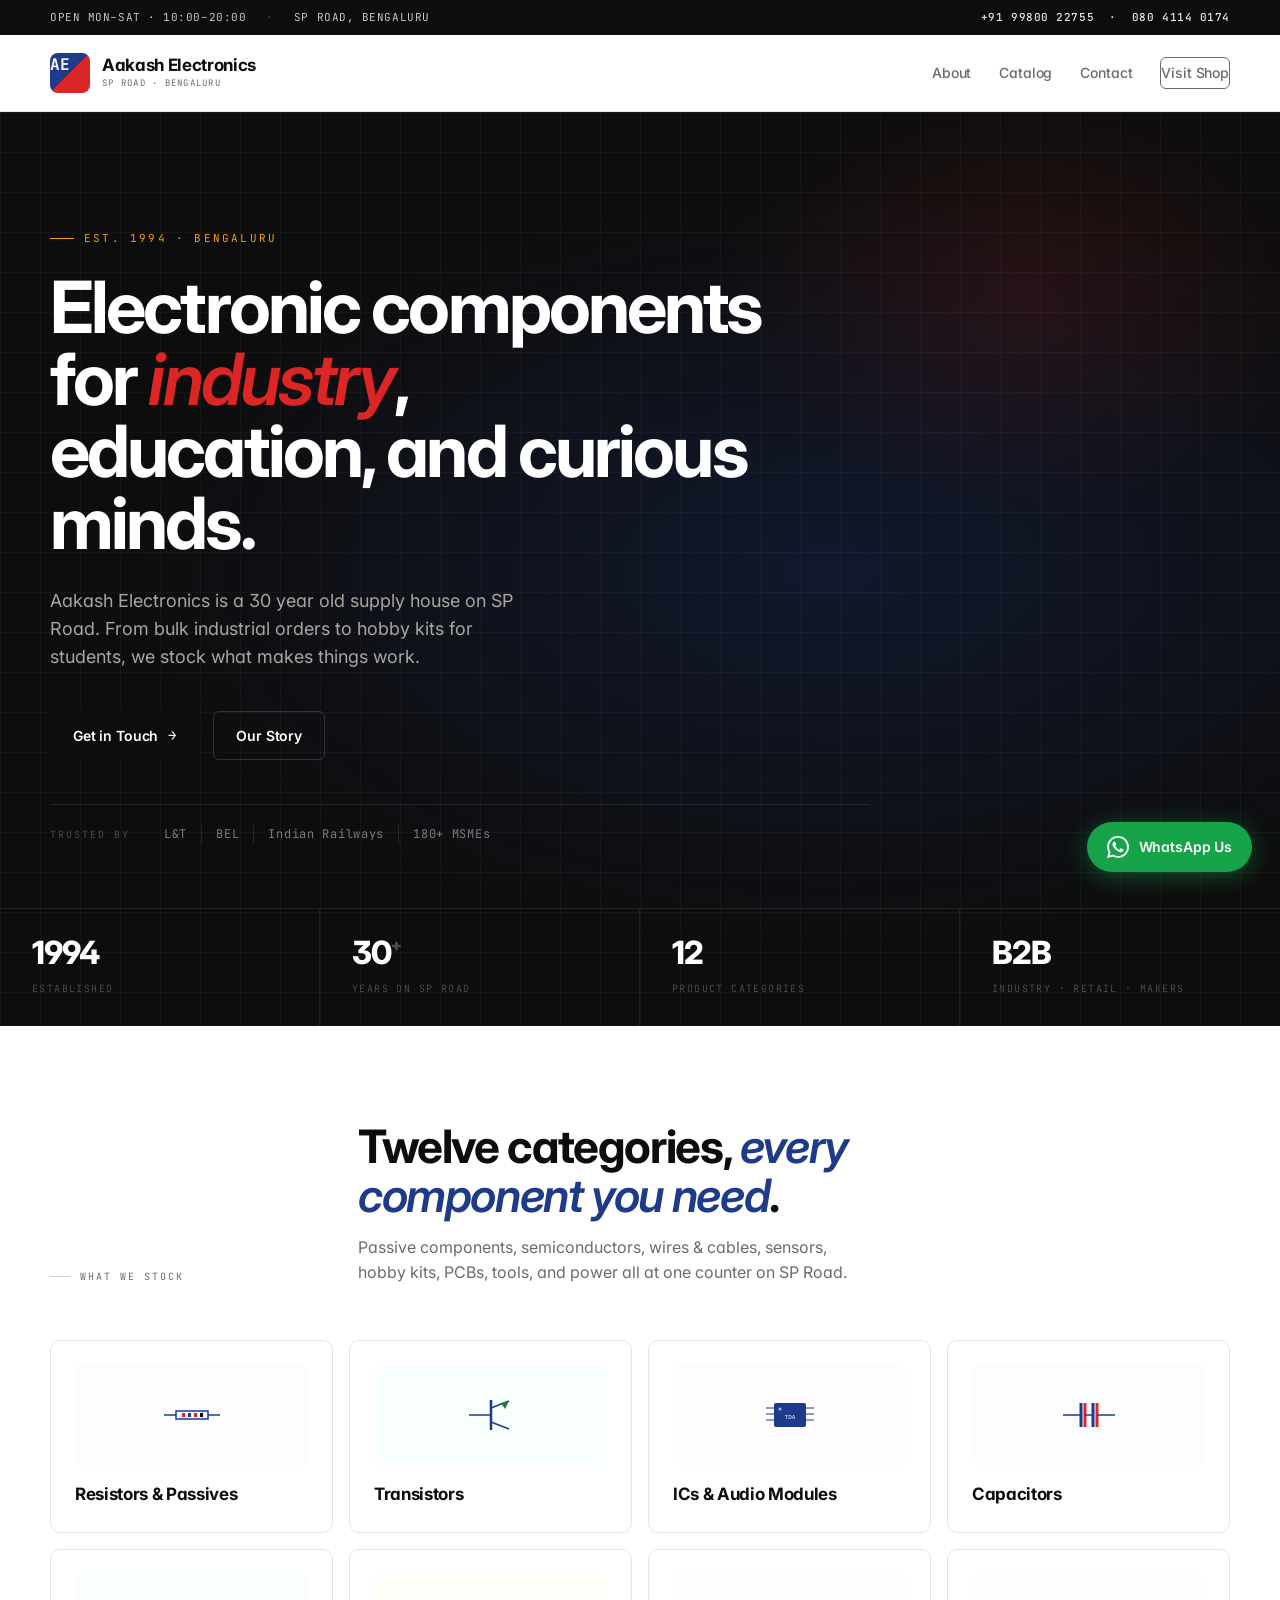
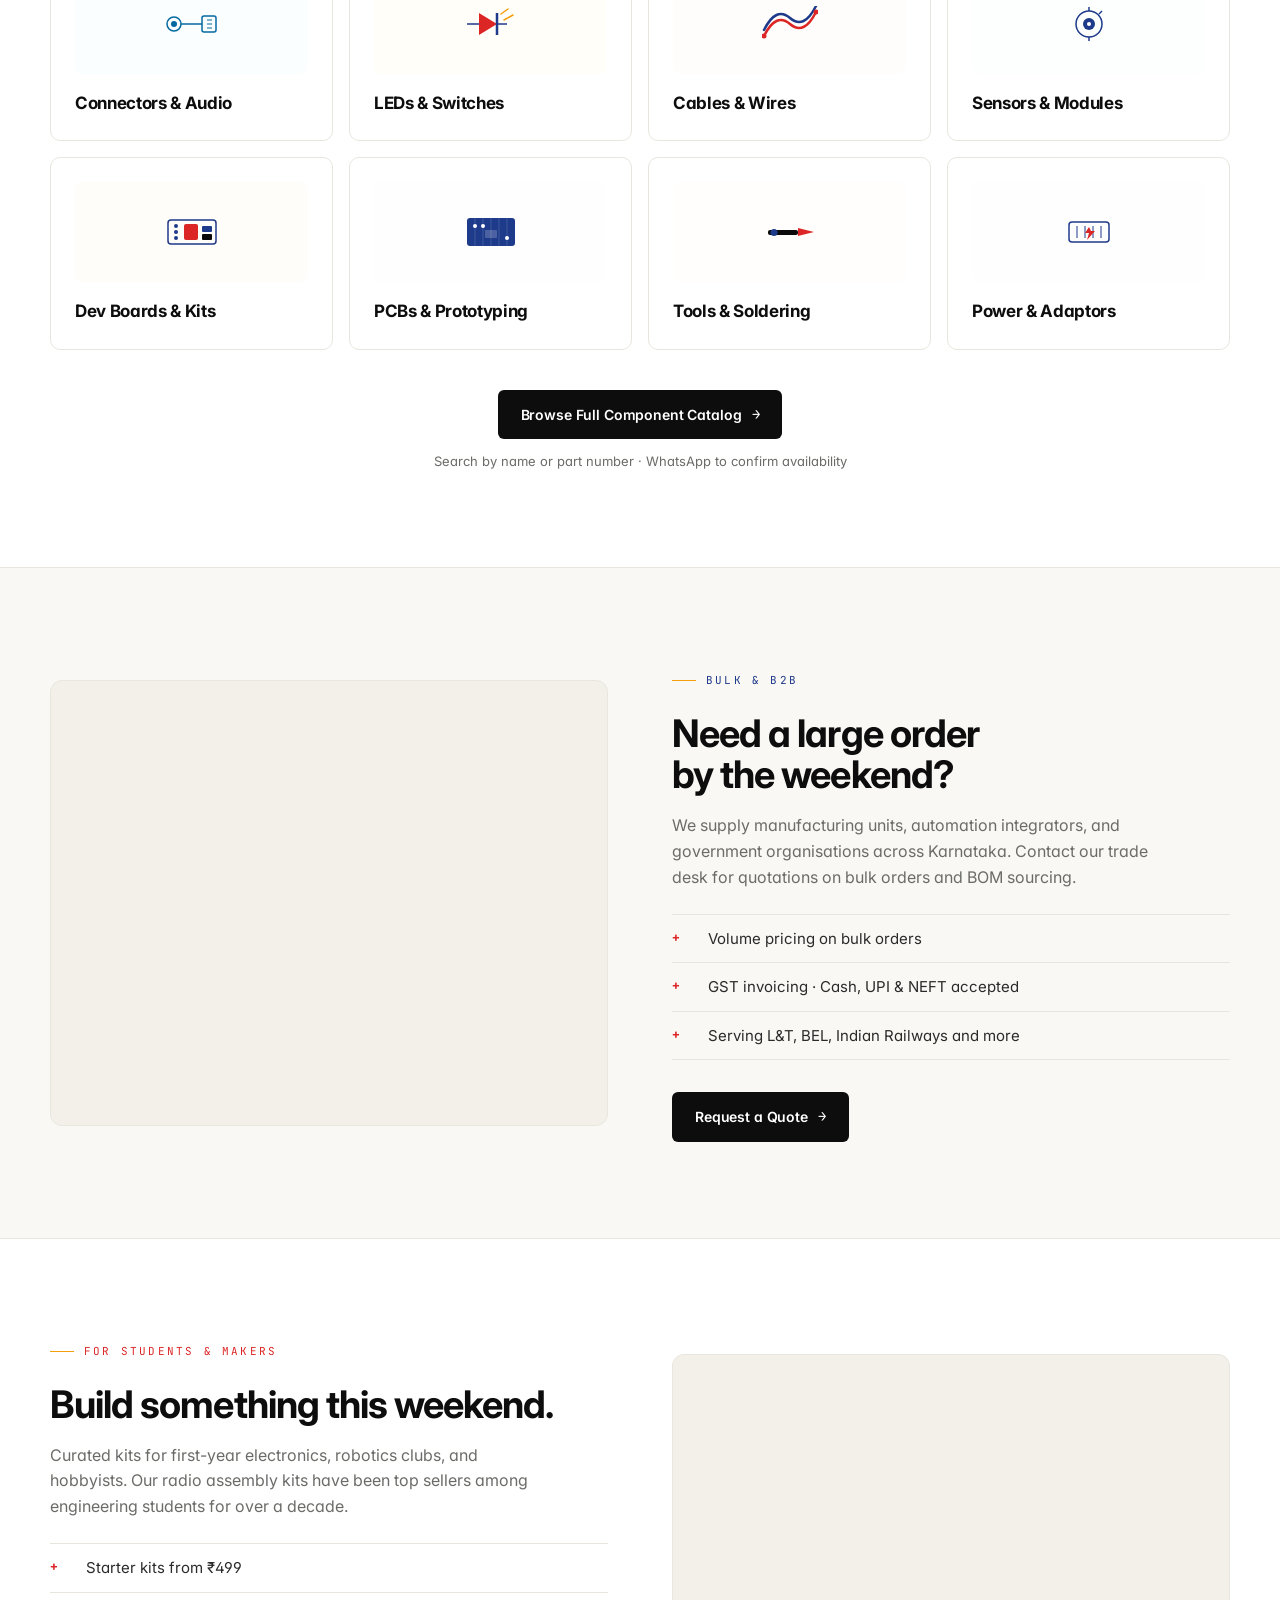
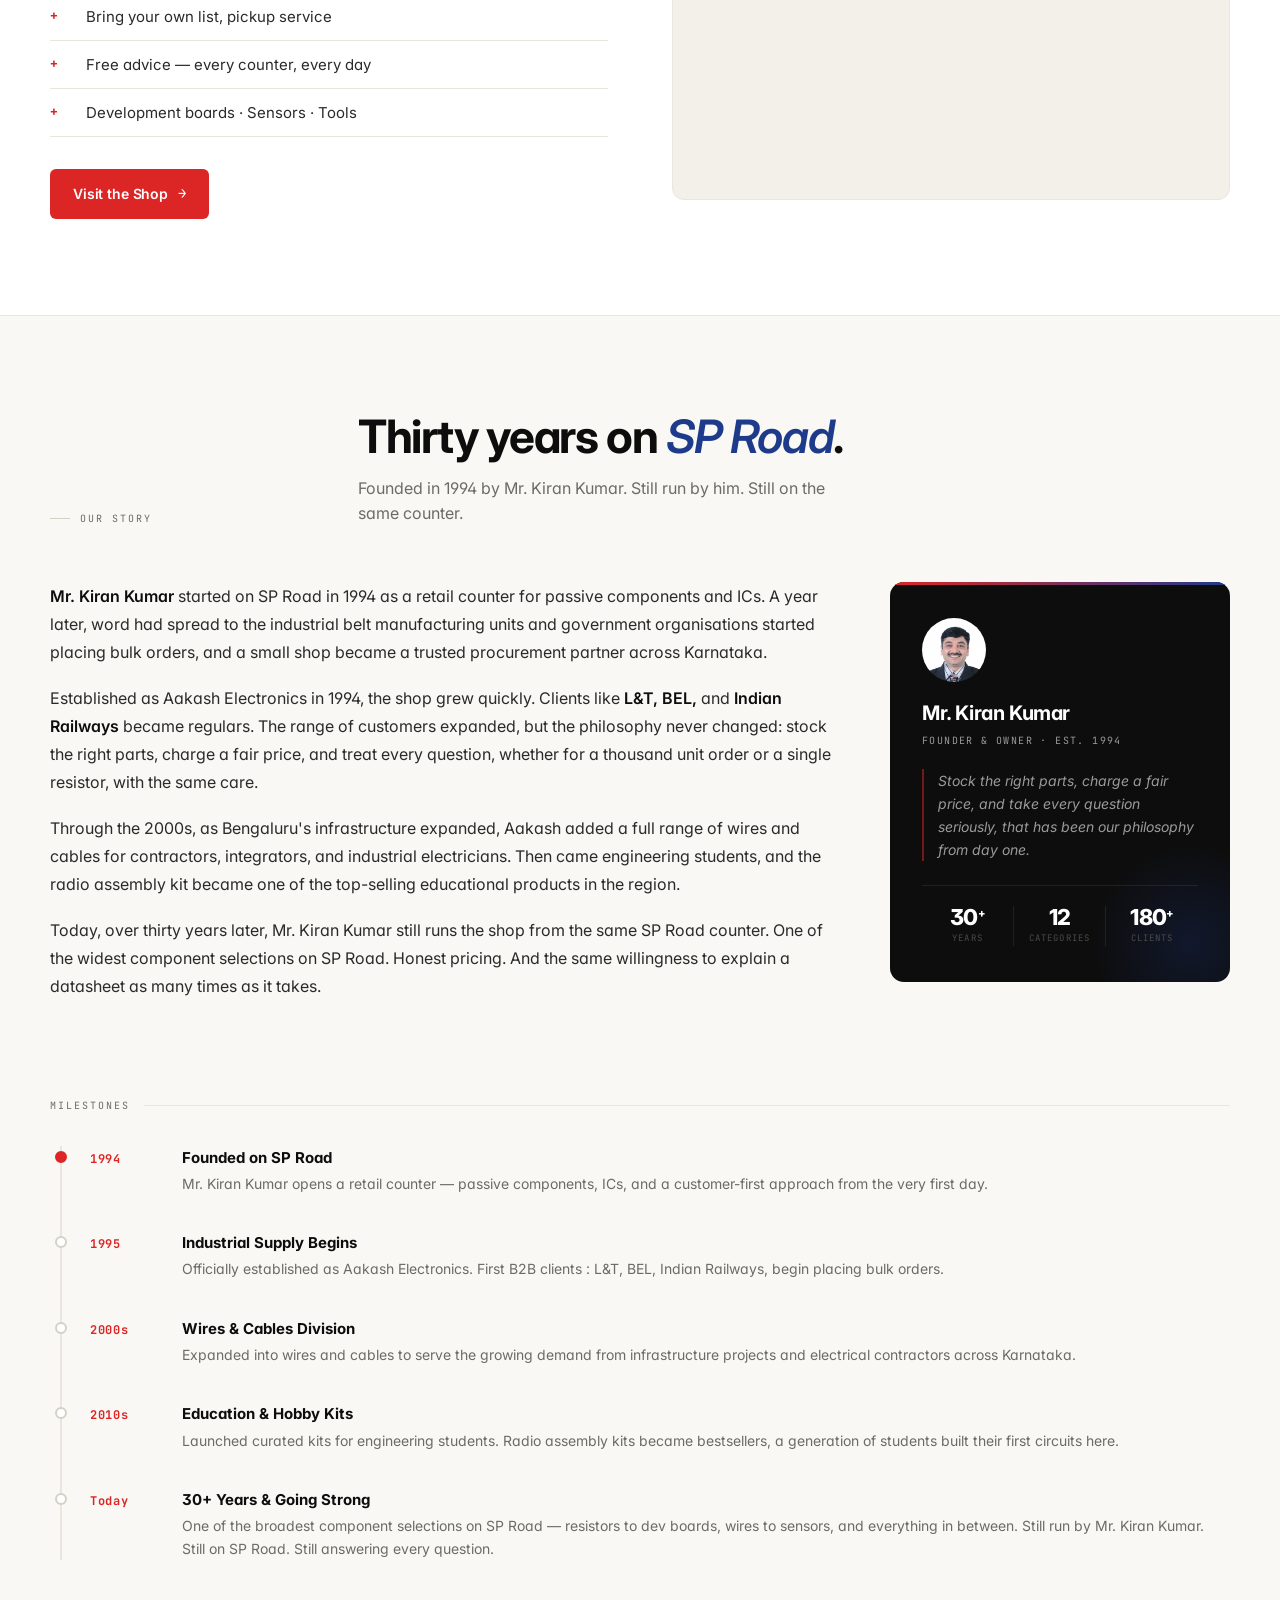
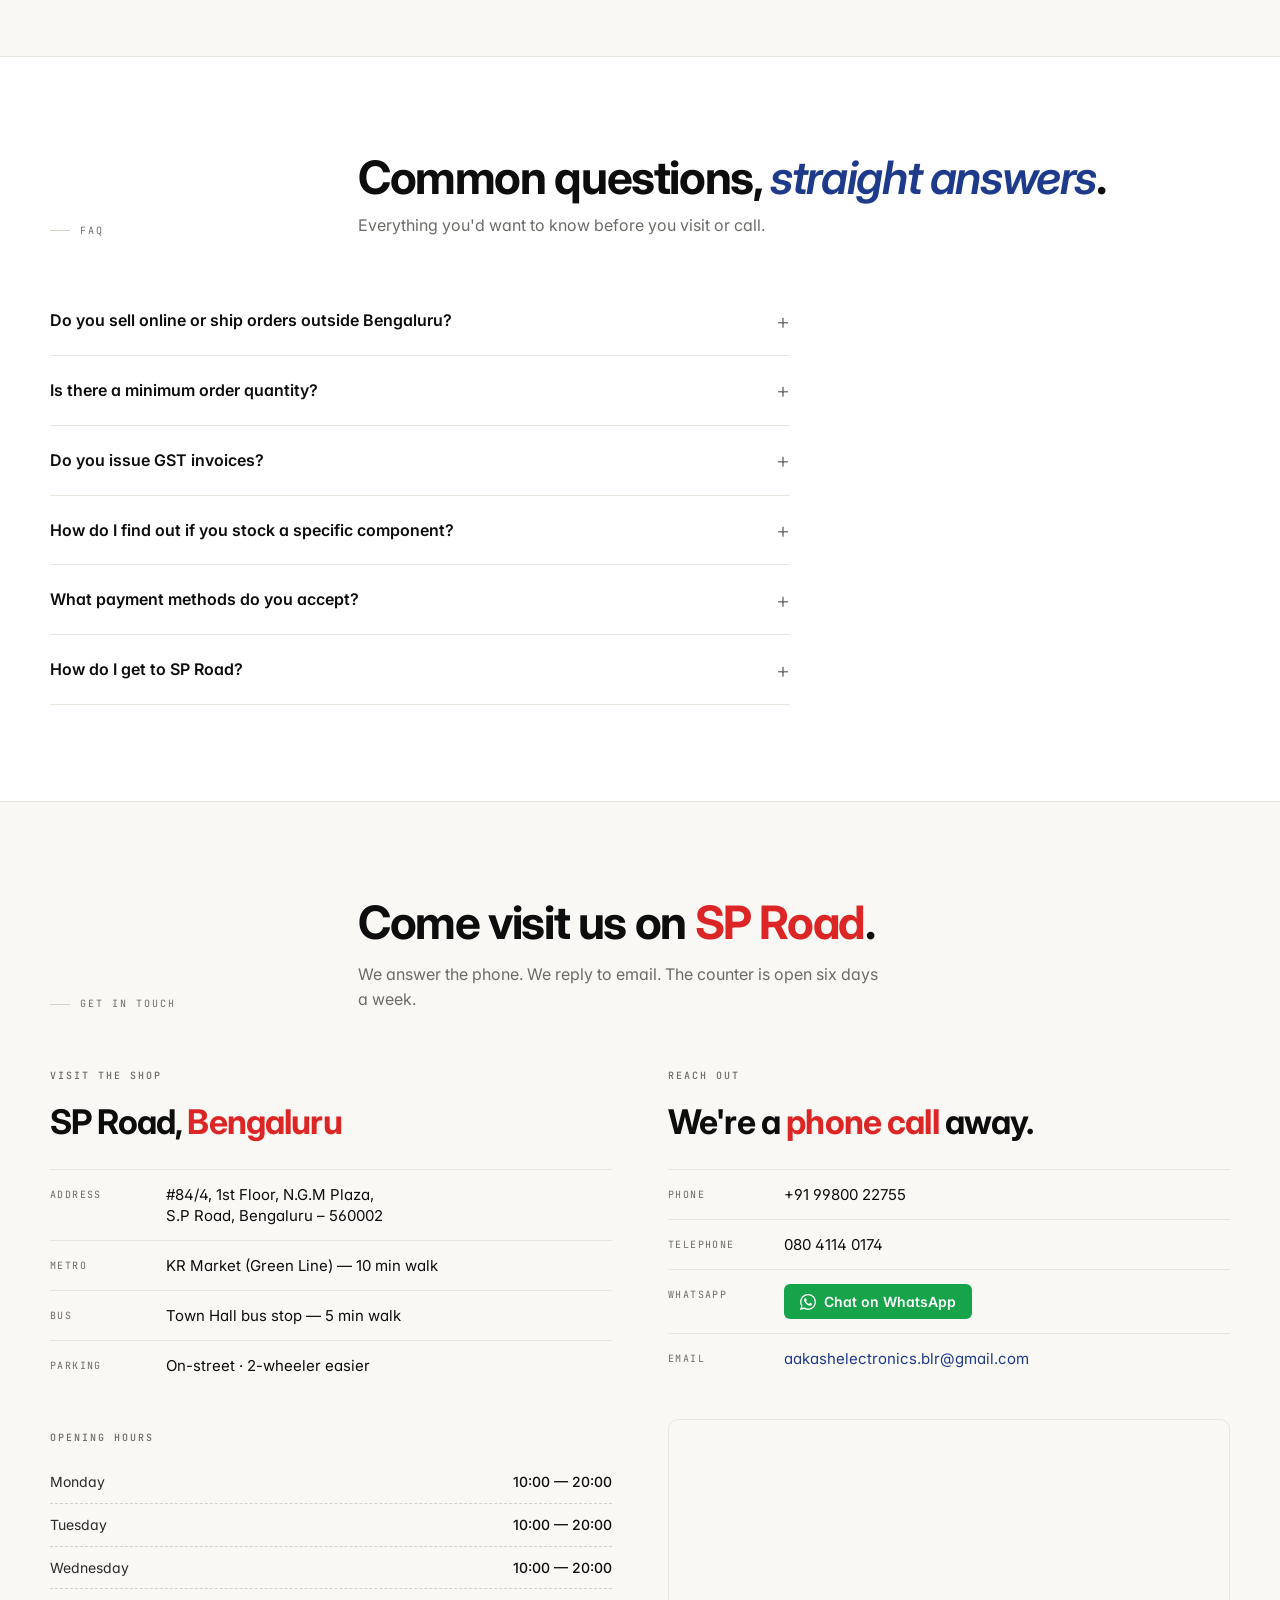
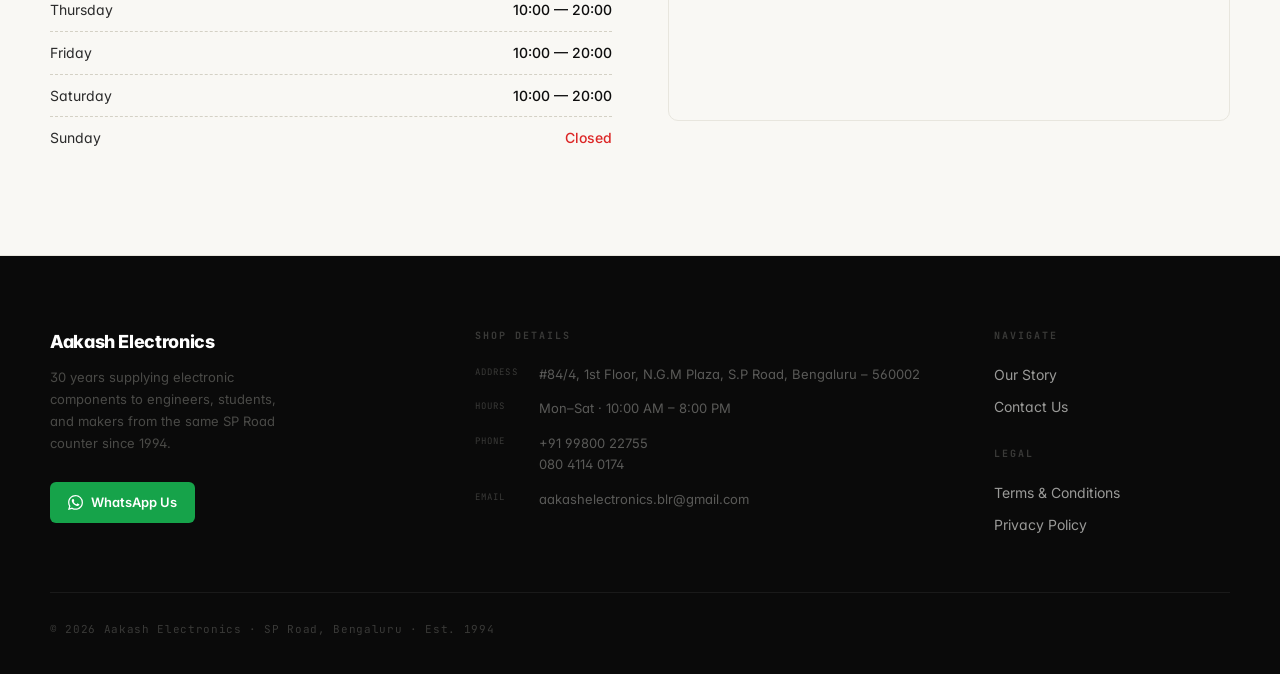
==== commit defeab12: "Modified Code Base" ====
--- a/index.html
+++ b/index.html
@@ -593,7 +593,7 @@
         <span>Years on SP Road</span>
       </div>
       <div class="hero-statcell">
-        <b>8</b>
+        <b>12</b>
         <span>Product Categories</span>
       </div>
       <div class="hero-statcell">
@@ -732,7 +732,7 @@
               <span>Years</span>
             </div>
             <div class="founder-nums-item">
-              <b>8</b>
+              <b>12</b>
               <span>Categories</span>
             </div>
             <div class="founder-nums-item">
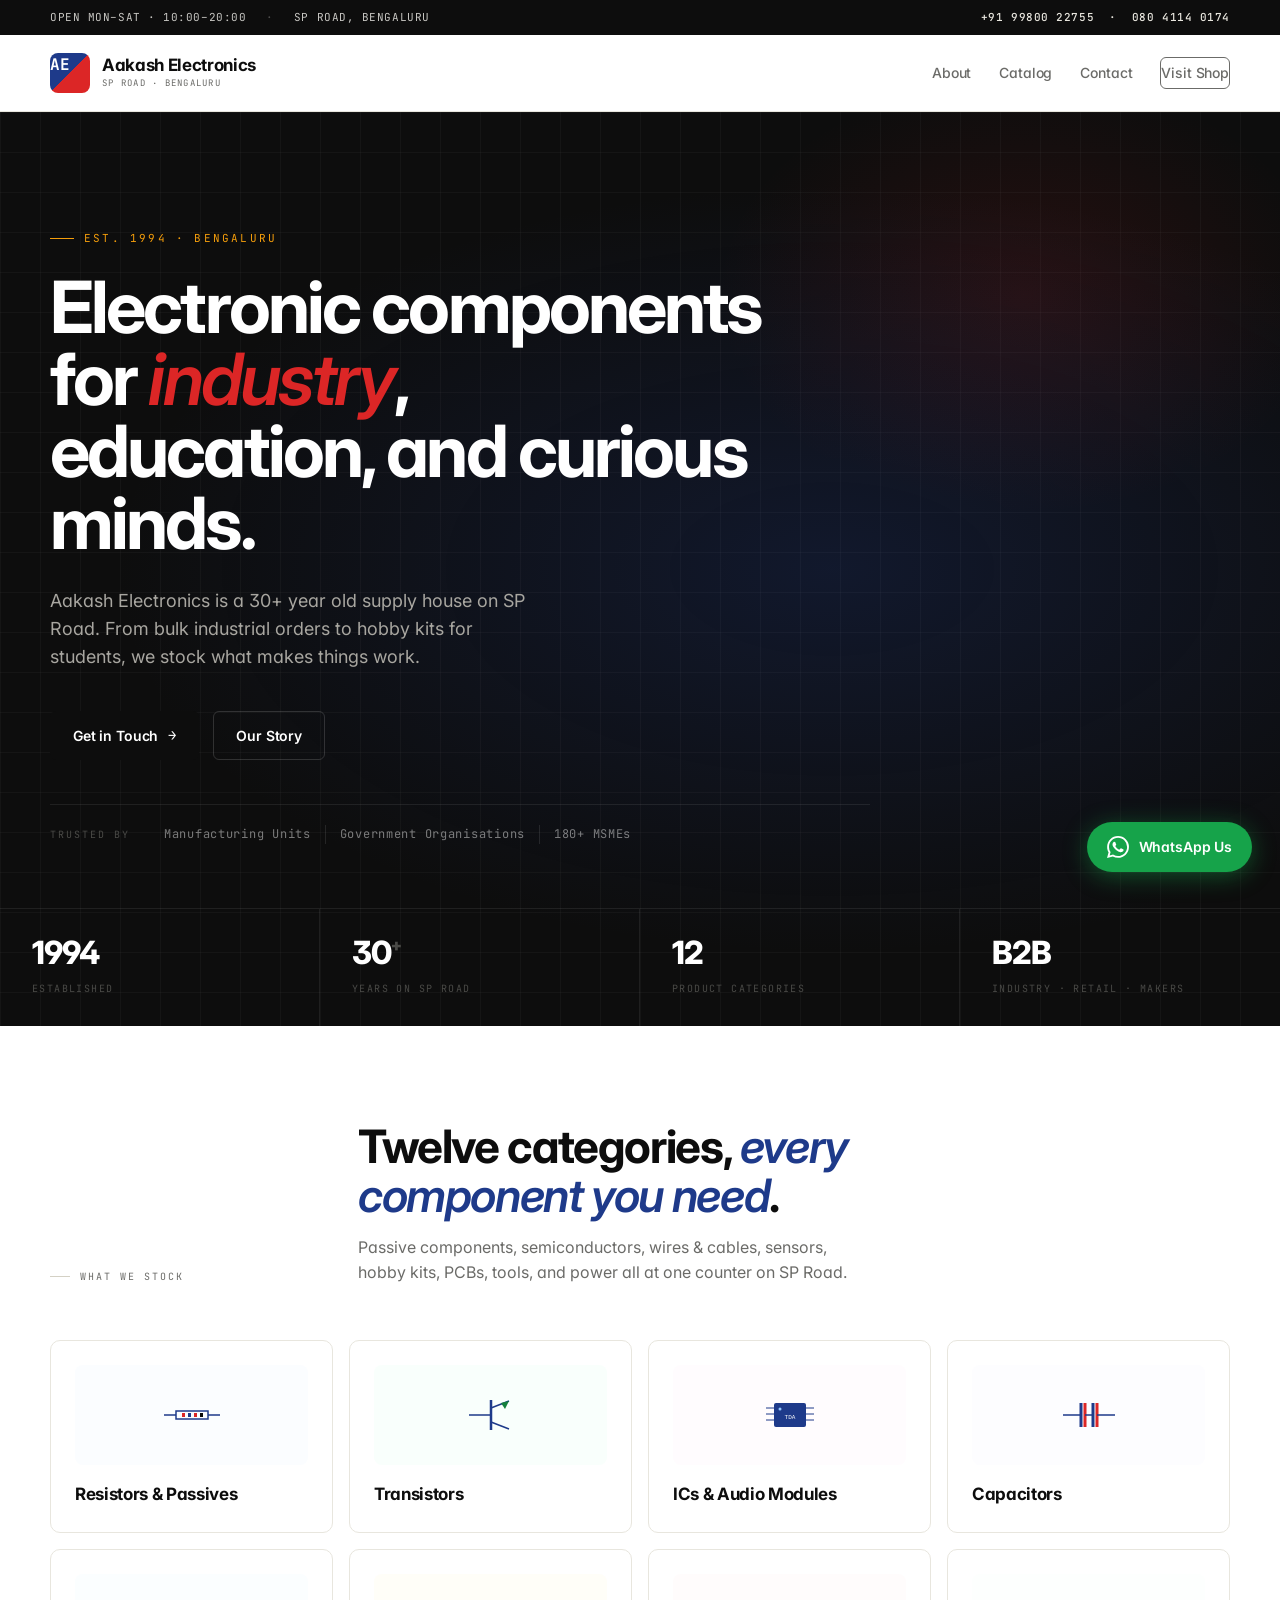
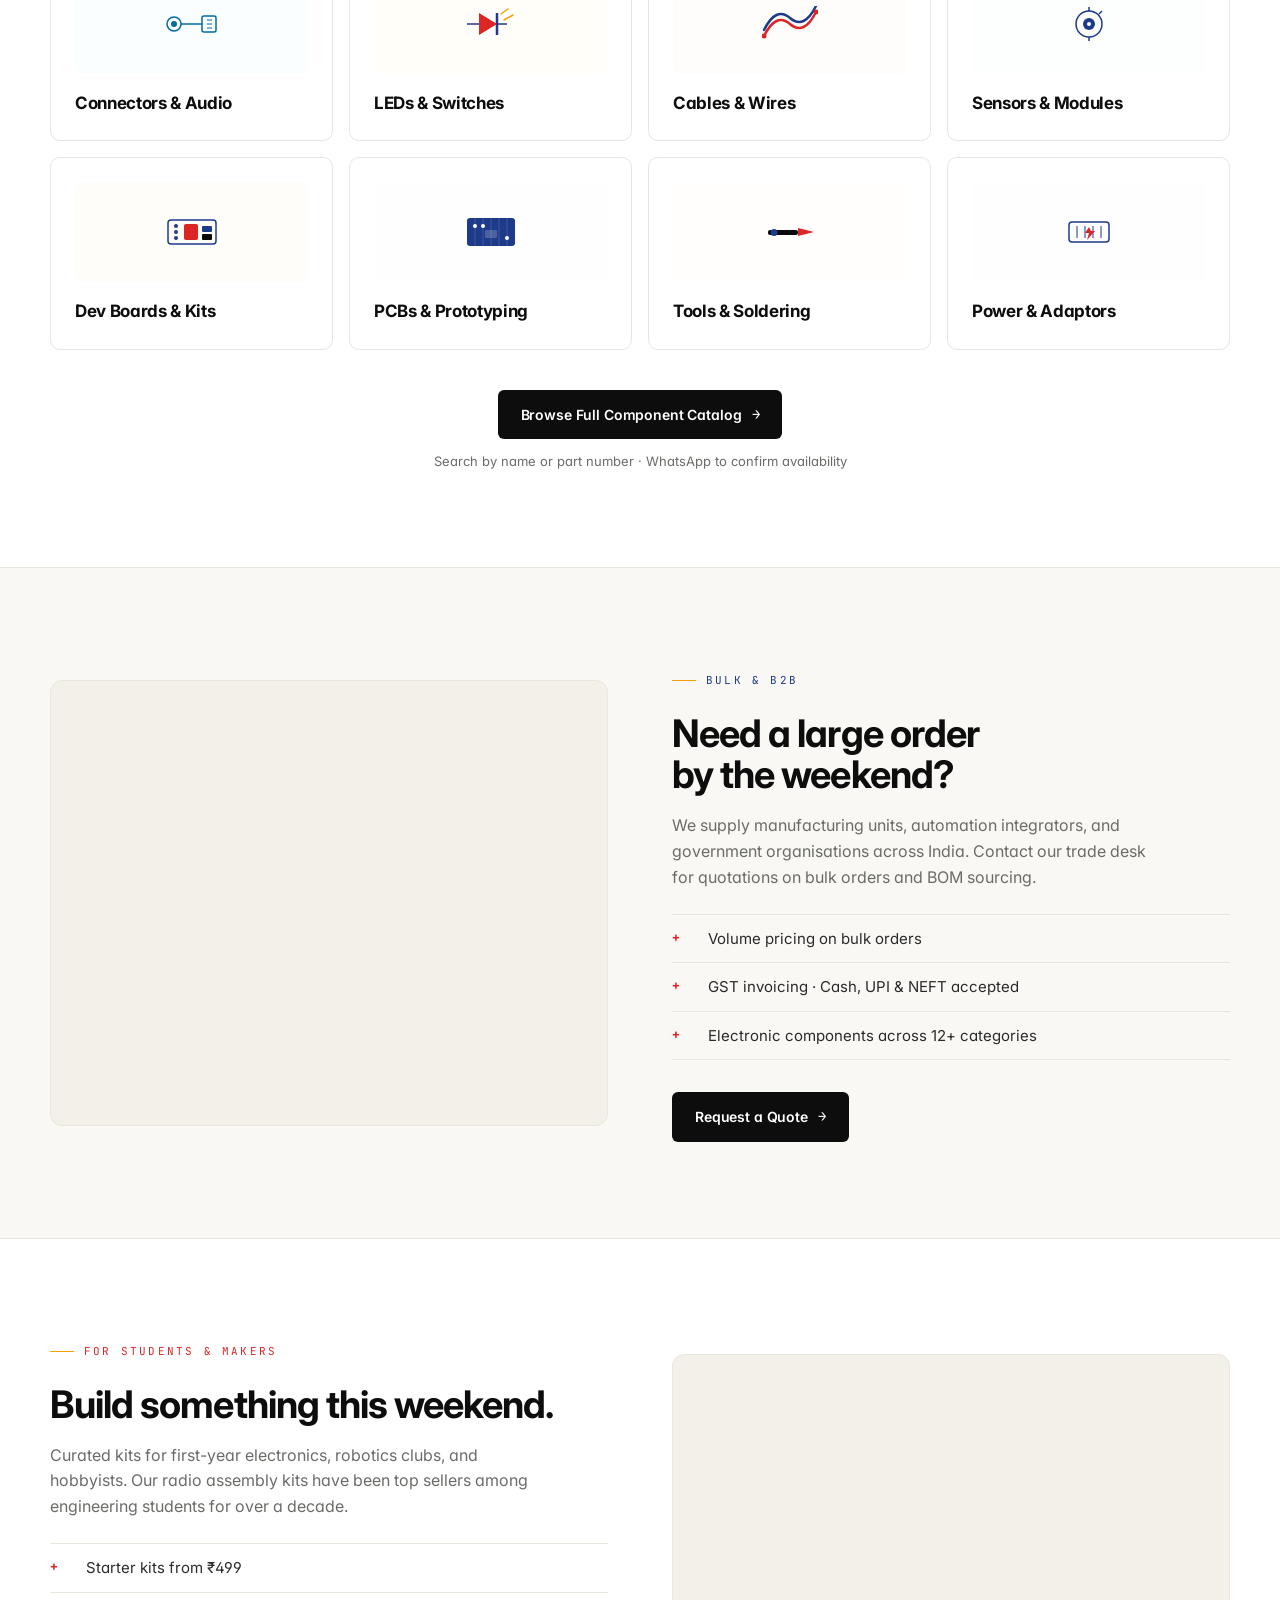
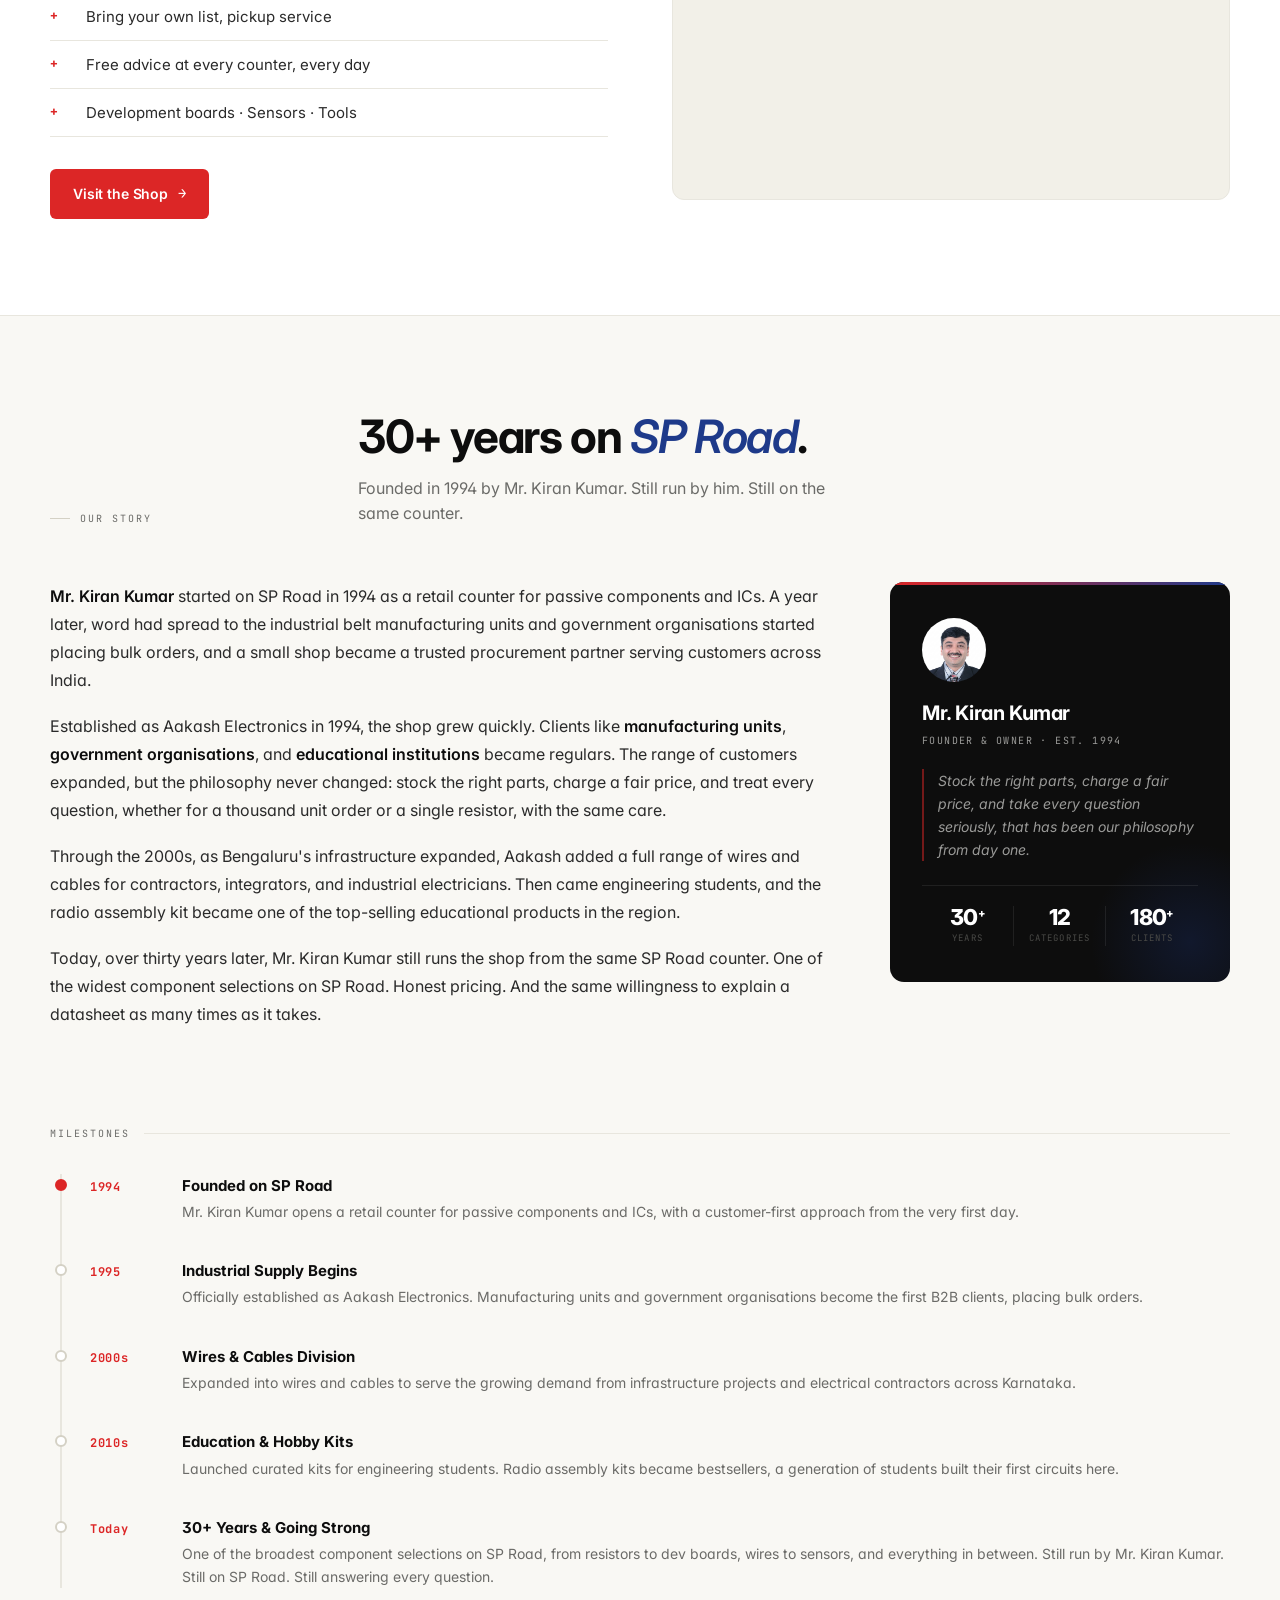
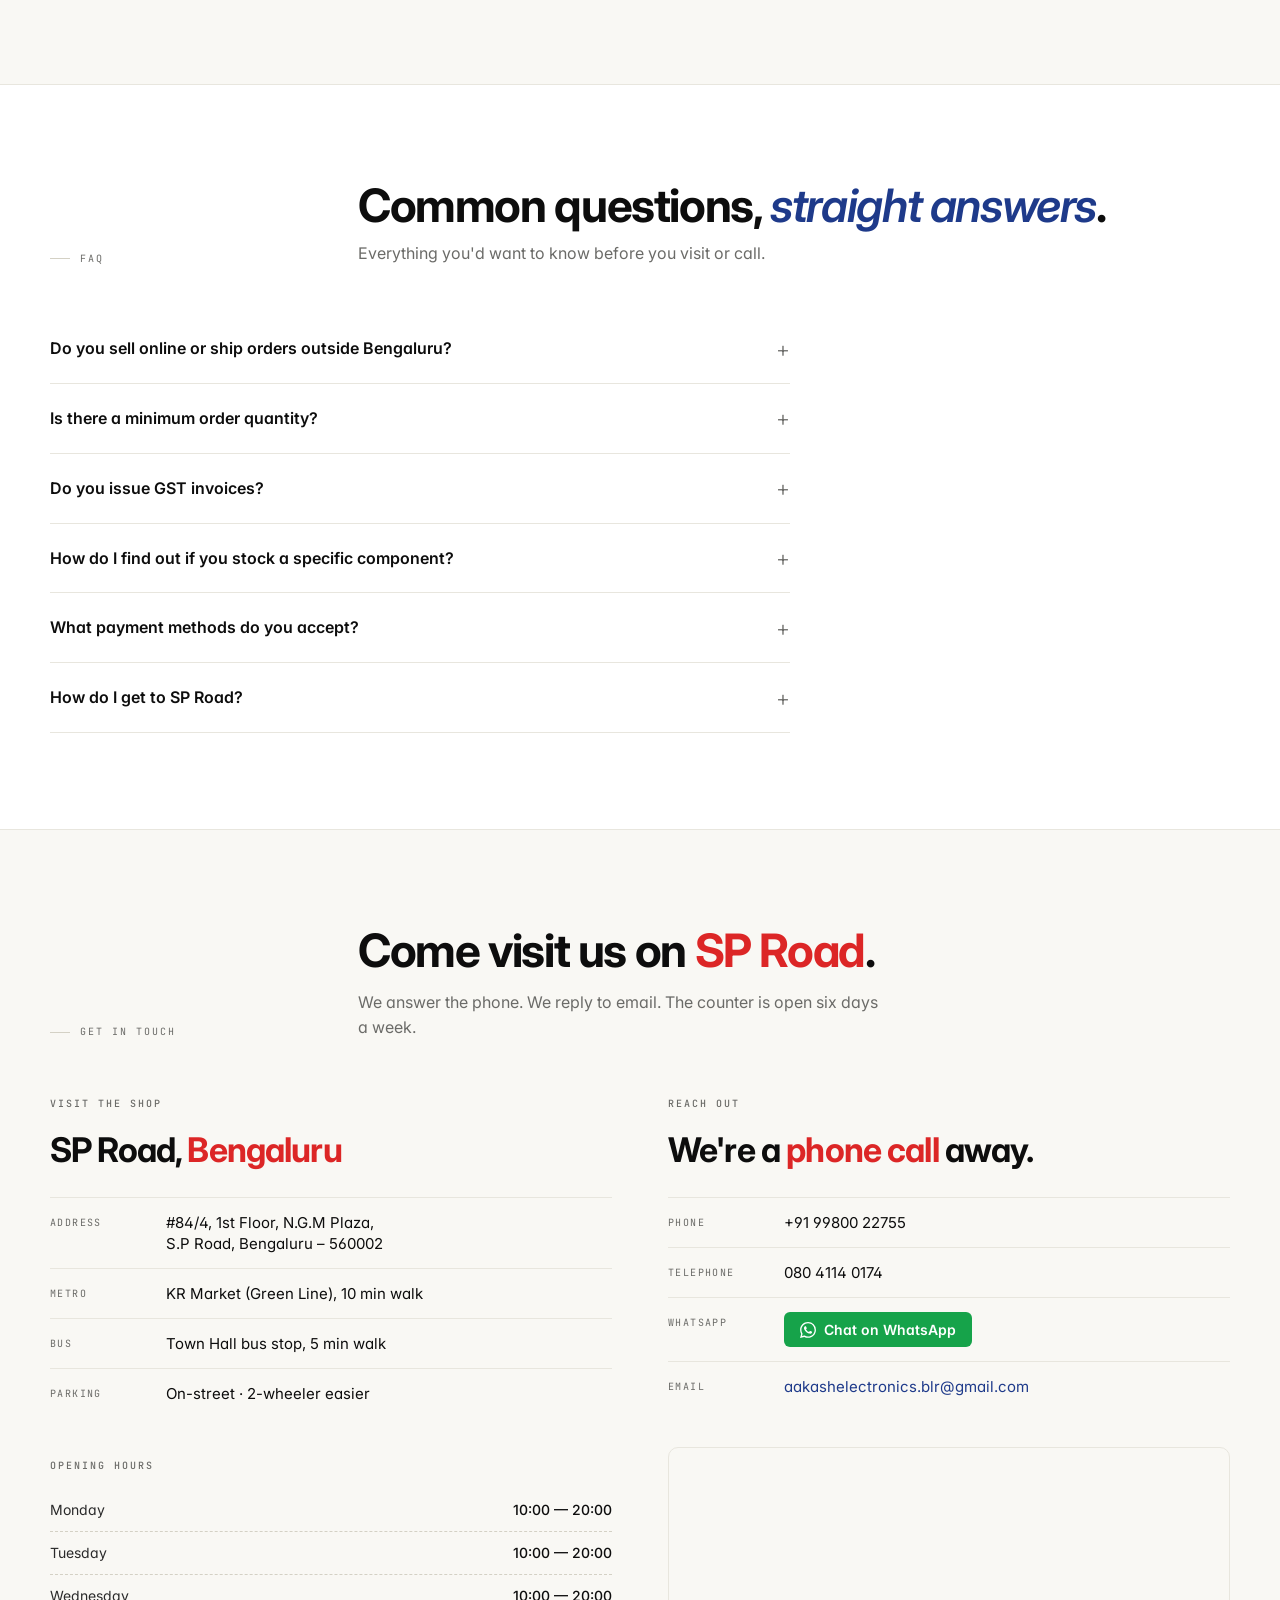
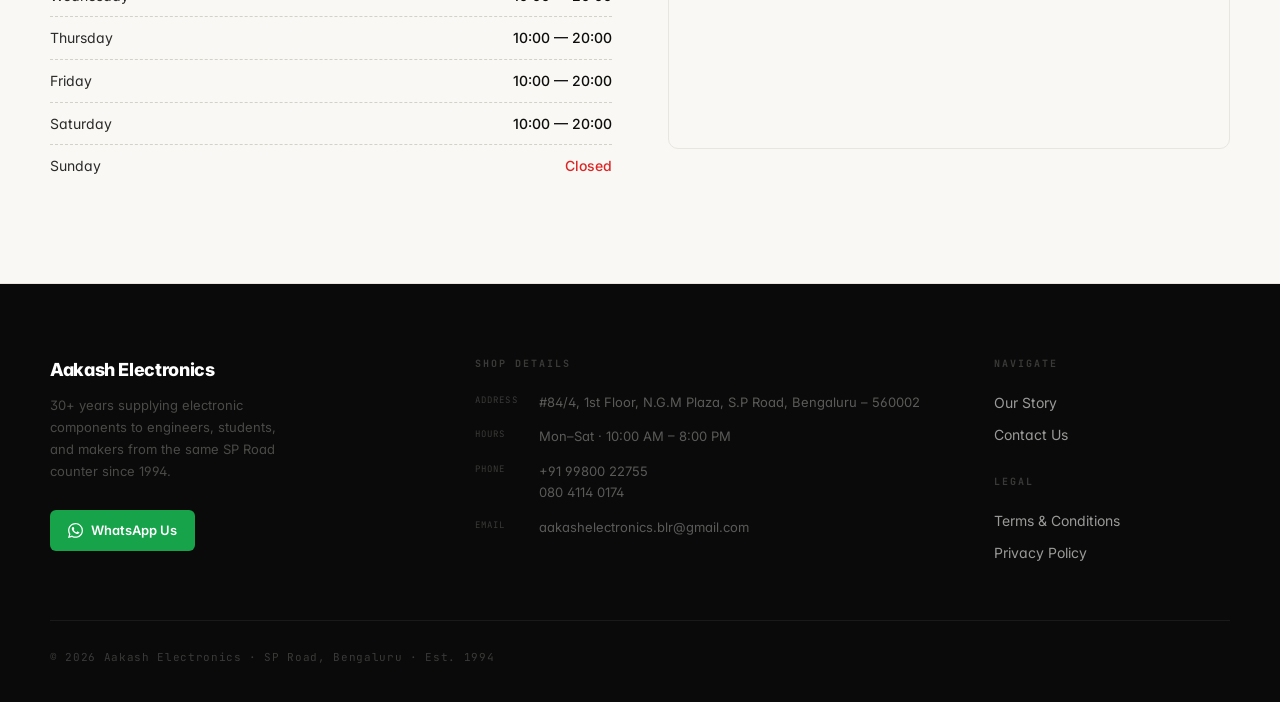
==== commit ff32a7af: "Modified" ====
--- a/index.html
+++ b/index.html
@@ -27,7 +27,7 @@
 <link rel="manifest" href="/site.webmanifest">
 <meta name="apple-mobile-web-app-title" content="Aakash Electronics">
 <meta name="viewport" content="width=device-width,initial-scale=1"/>
-<meta name="description" content="Aakash Electronics — 30 years on SP Road, Bengaluru. Electronic components for industry, education, and hobbyists. Founded by Mr. Kiran Kumar, 1994."/>
+<meta name="description" content="Aakash Electronics — 30+ years on SP Road, Bengaluru. Electronic components for industry, education, and hobbyists. Founded by Mr. Kiran Kumar, 1994."/>
 <meta http-equiv="X-Content-Type-Options" content="nosniff"/>
 <meta http-equiv="X-Frame-Options" content="DENY"/>
 <meta name="referrer" content="strict-origin-when-cross-origin"/>
@@ -558,7 +558,7 @@
         <h1 data-i18n-html="hero_h1">
           Electronic components for <em class="accent">industry</em>,<br>education, and curious minds.
         </h1>
-        <p class="lede" data-i18n="hero_lede">Aakash Electronics is a 30 year old supply house on SP Road. From bulk industrial orders to hobby kits for students, we stock what makes things work.</p>
+        <p class="lede" data-i18n="hero_lede">Aakash Electronics is a 30+ year old supply house on SP Road. From bulk industrial orders to hobby kits for students, we stock what makes things work.</p>
         <div class="hero-ctas">
           <a class="btn btn-primary" href="#contact">
             <span data-i18n="hero_cta1">Get in Touch</span>
@@ -573,9 +573,8 @@
         <div class="hero-trust">
           <span class="ht-label" data-i18n="hero_trust_label">Trusted by</span>
           <div class="ht-clients">
-            <span class="ht-client">L&amp;T</span>
-            <span class="ht-client">BEL</span>
-            <span class="ht-client">Indian Railways</span>
+            <span class="ht-client">Manufacturing Units</span>
+            <span class="ht-client">Government Organisations</span>
             <span class="ht-client">180+ MSMEs</span>
           </div>
         </div>
@@ -638,11 +637,11 @@
         <div>
           <div class="eyebrow" data-i18n="bulk_eyebrow">BULK &amp; B2B</div>
           <h3 data-i18n="bulk_title">Need a large order by the weekend?</h3>
-          <p data-i18n="bulk_p">We supply manufacturing units, automation integrators, and government organisations across Karnataka. Contact our trade desk for quotations on bulk orders and BOM sourcing.</p>
+          <p data-i18n="bulk_p">We supply manufacturing units, automation integrators, and government organisations across India. Contact our trade desk for quotations on bulk orders and BOM sourcing.</p>
           <ul class="bullet-list">
             <li data-i18n="bulk_b1">Volume pricing on bulk orders</li>
             <li data-i18n="bulk_b2">GST invoicing · Cash, UPI &amp; NEFT accepted</li>
-            <li data-i18n="bulk_b3">Serving L&amp;T, BEL, Indian Railways and more</li>
+            <li data-i18n="bulk_b4">Electronic components across 12+ categories</li>
           </ul>
           <a class="btn btn-primary" href="#contact">
             <span data-i18n="bulk_cta">Request a Quote</span>
@@ -669,7 +668,7 @@
           <ul class="bullet-list">
             <li data-i18n="student_b1">Starter kits from ₹499</li>
             <li data-i18n="student_b2">Bring your own list, pickup service</li>
-            <li data-i18n="student_b3">Free advice — every counter, every day</li>
+            <li data-i18n="student_b3">Free advice at every counter, every day</li>
             <li data-i18n="student_b4">Development boards · Sensors · Tools</li>
           </ul>
           <a class="btn btn-red" href="#contact">
@@ -690,7 +689,7 @@
       <div class="section-head" style="margin-bottom:56px">
         <div class="section-tag" data-i18n="about_tag">OUR STORY</div>
         <div>
-          <h2 data-i18n-html="about_h2">Thirty years on <em>SP Road</em>.</h2>
+          <h2 data-i18n-html="about_h2">30+ years on <em>SP Road</em>.</h2>
           <p data-i18n="about_sub">Founded in 1994 by Mr. Kiran Kumar. Still run by him. Still on the same counter.</p>
         </div>
       </div>
@@ -701,10 +700,10 @@
         <!-- Left: paragraphs -->
         <div class="story-paragraphs">
           <p data-i18n-html="about_p1">
-            <strong>Mr. Kiran Kumar</strong> started on SP Road in 1994 as a retail counter for passive components and ICs. A year later, word had spread to the industrial belt manufacturing units and government organisations started placing bulk orders, and a small shop became a trusted procurement partner across Karnataka.
+            <strong>Mr. Kiran Kumar</strong> started on SP Road in 1994 as a retail counter for passive components and ICs. A year later, word had spread to the industrial belt manufacturing units and government organisations started placing bulk orders, and a small shop became a trusted procurement partner serving customers across India.
           </p>
           <p data-i18n-html="about_p2">
-            Established as Aakash Electronics in 1994, the shop grew quickly. Clients like <strong>L&amp;T, BEL,</strong> and <strong>Indian Railways</strong> became regulars. The range of customers expanded, but the philosophy never changed: stock the right parts, charge a fair price, and treat every question, whether for a thousand unit order or a single resistor, with the same care.
+            Established as Aakash Electronics in 1994, the shop grew quickly. Clients like <strong>manufacturing units</strong>, <strong>government organisations</strong>, and <strong>educational institutions</strong> became regulars. The range of customers expanded, but the philosophy never changed: stock the right parts, charge a fair price, and treat every question, whether for a thousand unit order or a single resistor, with the same care.
           </p>
           <p data-i18n="about_p3">
             Through the 2000s, as Bengaluru's infrastructure expanded, Aakash added a full range of wires and cables for contractors, integrators, and industrial electricians. Then came engineering students, and the radio assembly kit became one of the top-selling educational products in the region.
@@ -753,14 +752,14 @@
             <div class="vtl-year">1994</div>
             <div class="vtl-content">
               <b data-i18n="vtl_1994_b">Founded on SP Road</b>
-              <p data-i18n="vtl_1994_p">Mr. Kiran Kumar opens a retail counter — passive components, ICs, and a customer-first approach from the very first day.</p>
+              <p data-i18n="vtl_1994_p">Mr. Kiran Kumar opens a retail counter for passive components and ICs, with a customer-first approach from the very first day.</p>
             </div>
           </div>
           <div class="vtl-item">
             <div class="vtl-year">1995</div>
             <div class="vtl-content">
               <b data-i18n="vtl_1995_b">Industrial Supply Begins</b>
-              <p data-i18n="vtl_1995_p">Officially established as Aakash Electronics. First B2B clients : L&amp;T, BEL, Indian Railways, begin placing bulk orders.</p>
+              <p data-i18n="vtl_1995_p">Officially established as Aakash Electronics. Manufacturing units and government organisations become the first B2B clients, placing bulk orders.</p>
             </div>
           </div>
           <div class="vtl-item">
@@ -781,7 +780,7 @@
             <div class="vtl-year" data-i18n="vtl_today_yr">Today</div>
             <div class="vtl-content">
               <b data-i18n="vtl_today_b">30+ Years &amp; Going Strong</b>
-              <p data-i18n="vtl_today_p">One of the broadest component selections on SP Road — resistors to dev boards, wires to sensors, and everything in between. Still run by Mr. Kiran Kumar. Still on SP Road. Still answering every question.</p>
+              <p data-i18n="vtl_today_p">One of the broadest component selections on SP Road, from resistors to dev boards, wires to sensors, and everything in between. Still run by Mr. Kiran Kumar. Still on SP Road. Still answering every question.</p>
             </div>
           </div>
         </div>
@@ -863,11 +862,11 @@
             </div>
             <div class="contact-r">
               <span class="k" data-i18n="contact_metro_k">METRO</span>
-              <span class="v" data-i18n="contact_metro_v">KR Market (Green Line) — 10 min walk</span>
+              <span class="v" data-i18n="contact_metro_v">KR Market (Green Line), 10 min walk</span>
             </div>
             <div class="contact-r">
               <span class="k" data-i18n="contact_bus_k">BUS</span>
-              <span class="v" data-i18n="contact_bus_v">Town Hall bus stop — 5 min walk</span>
+              <span class="v" data-i18n="contact_bus_v">Town Hall bus stop, 5 min walk</span>
             </div>
             <div class="contact-r">
               <span class="k" data-i18n="contact_park_k">PARKING</span>
@@ -949,7 +948,7 @@
         <!-- Col 1: Brand identity -->
         <div>
           <div class="footer-shop-name">Aakash Electronics</div>
-          <div class="footer-shop-desc">30 years supplying electronic components to engineers, students, and makers from the same SP Road counter since 1994.</div>
+          <div class="footer-shop-desc">30+ years supplying electronic components to engineers, students, and makers from the same SP Road counter since 1994.</div>
           <a href="https://wa.me/919980022755?text=Hi%20Aakash%20Electronics%2C%20I%20would%20like%20to%20enquire%20about%20components." target="_blank" rel="noopener" class="footer-wa">
             <svg width="15" height="15" viewBox="0 0 24 24" fill="currentColor"><path d="M17.472 14.382c-.297-.149-1.758-.867-2.03-.967-.273-.099-.471-.148-.67.15-.197.297-.767.966-.94 1.164-.173.199-.347.223-.644.075-.297-.15-1.255-.463-2.39-1.475-.883-.788-1.48-1.761-1.653-2.059-.173-.297-.018-.458.13-.606.134-.133.298-.347.446-.52.149-.174.198-.298.298-.497.099-.198.05-.371-.025-.52-.075-.149-.669-1.612-.916-2.207-.242-.579-.487-.5-.669-.51-.173-.008-.371-.01-.57-.01-.198 0-.52.074-.792.372-.272.297-1.04 1.016-1.04 2.479 0 1.462 1.065 2.875 1.213 3.074.149.198 2.096 3.2 5.077 4.487.709.306 1.262.489 1.694.625.712.227 1.36.195 1.871.118.571-.085 1.758-.719 2.006-1.413.248-.694.248-1.289.173-1.413-.074-.124-.272-.198-.57-.347m-5.421 7.403h-.004a9.87 9.87 0 01-5.031-1.378l-.361-.214-3.741.982.998-3.648-.235-.374a9.86 9.86 0 01-1.51-5.26c.001-5.45 4.436-9.884 9.888-9.884 2.64 0 5.122 1.03 6.988 2.898a9.825 9.825 0 012.893 6.994c-.003 5.45-4.437 9.884-9.885 9.884m8.413-18.297A11.815 11.815 0 0012.05 0C5.495 0 .16 5.335.157 11.892c0 2.096.547 4.142 1.588 5.945L.057 24l6.305-1.654a11.882 11.882 0 005.683 1.448h.005c6.554 0 11.89-5.335 11.893-11.893a11.821 11.821 0 00-3.48-8.413Z"/></svg>
             WhatsApp Us
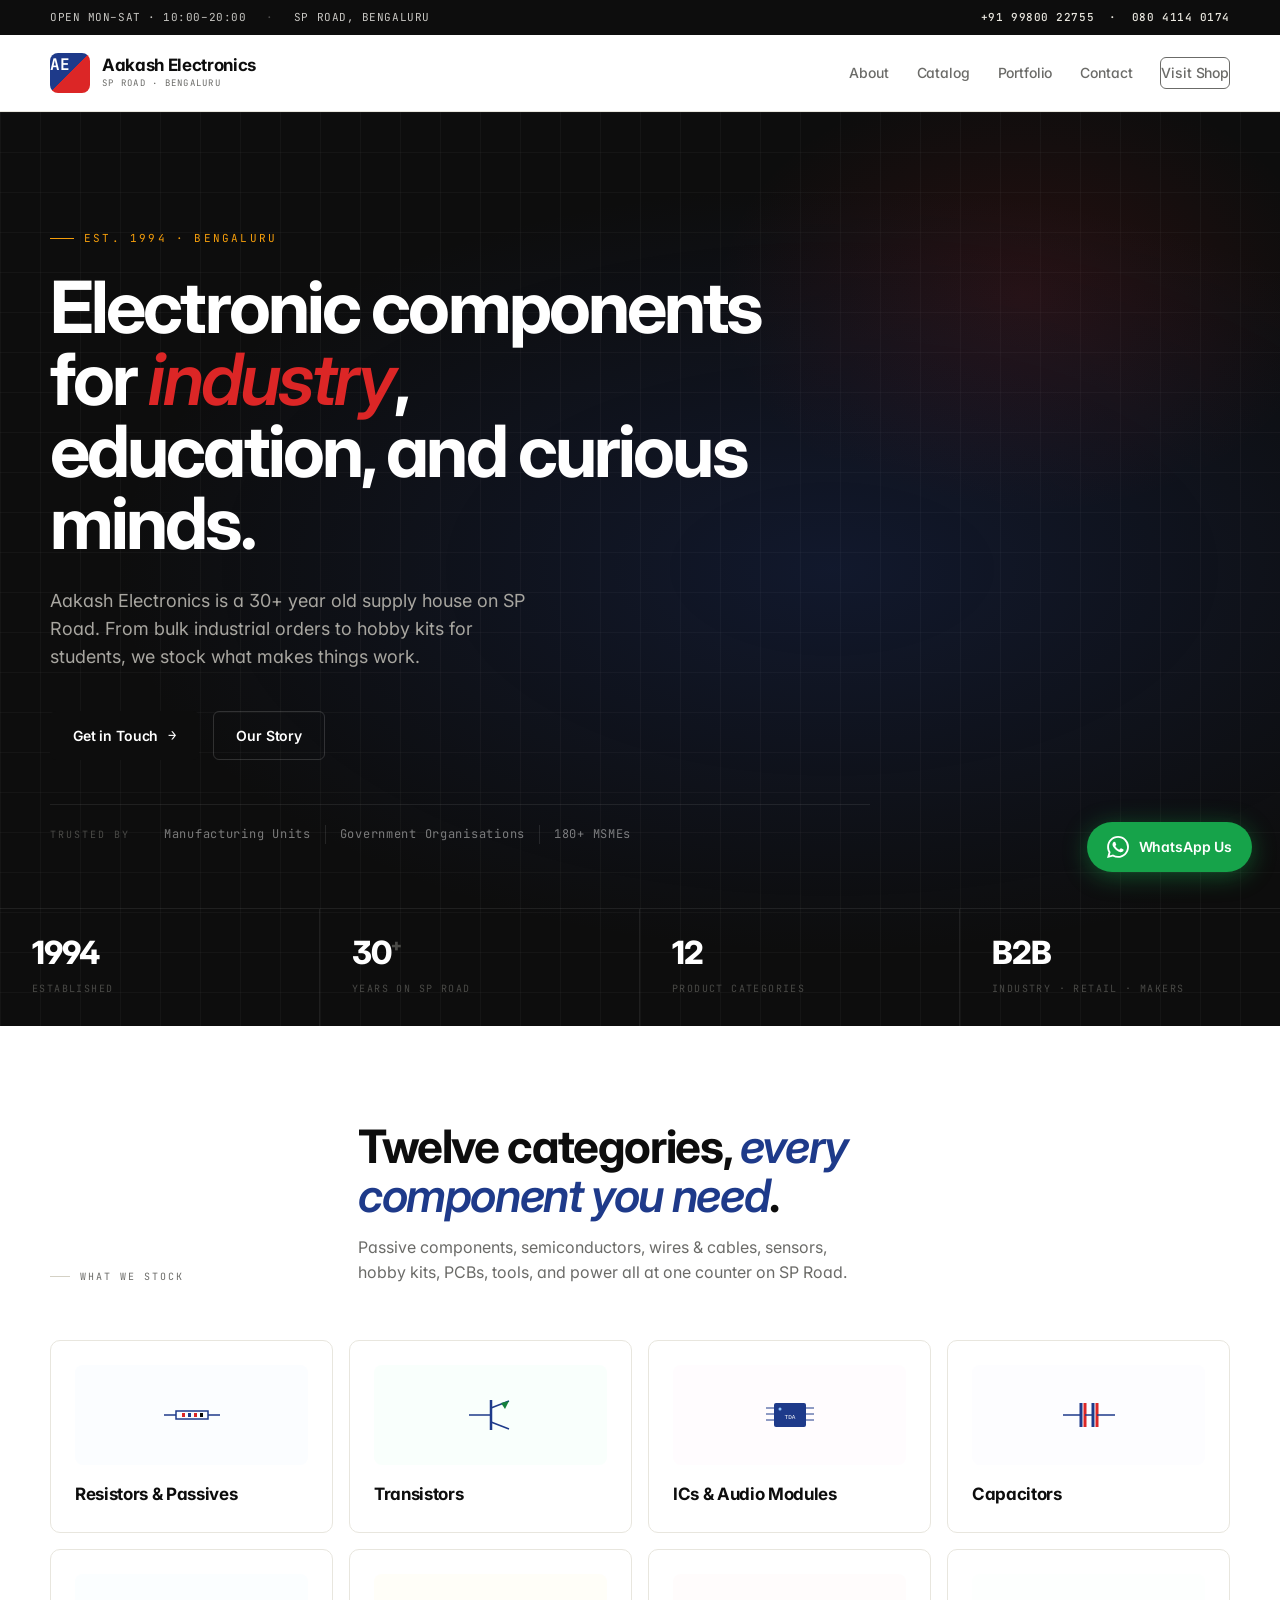
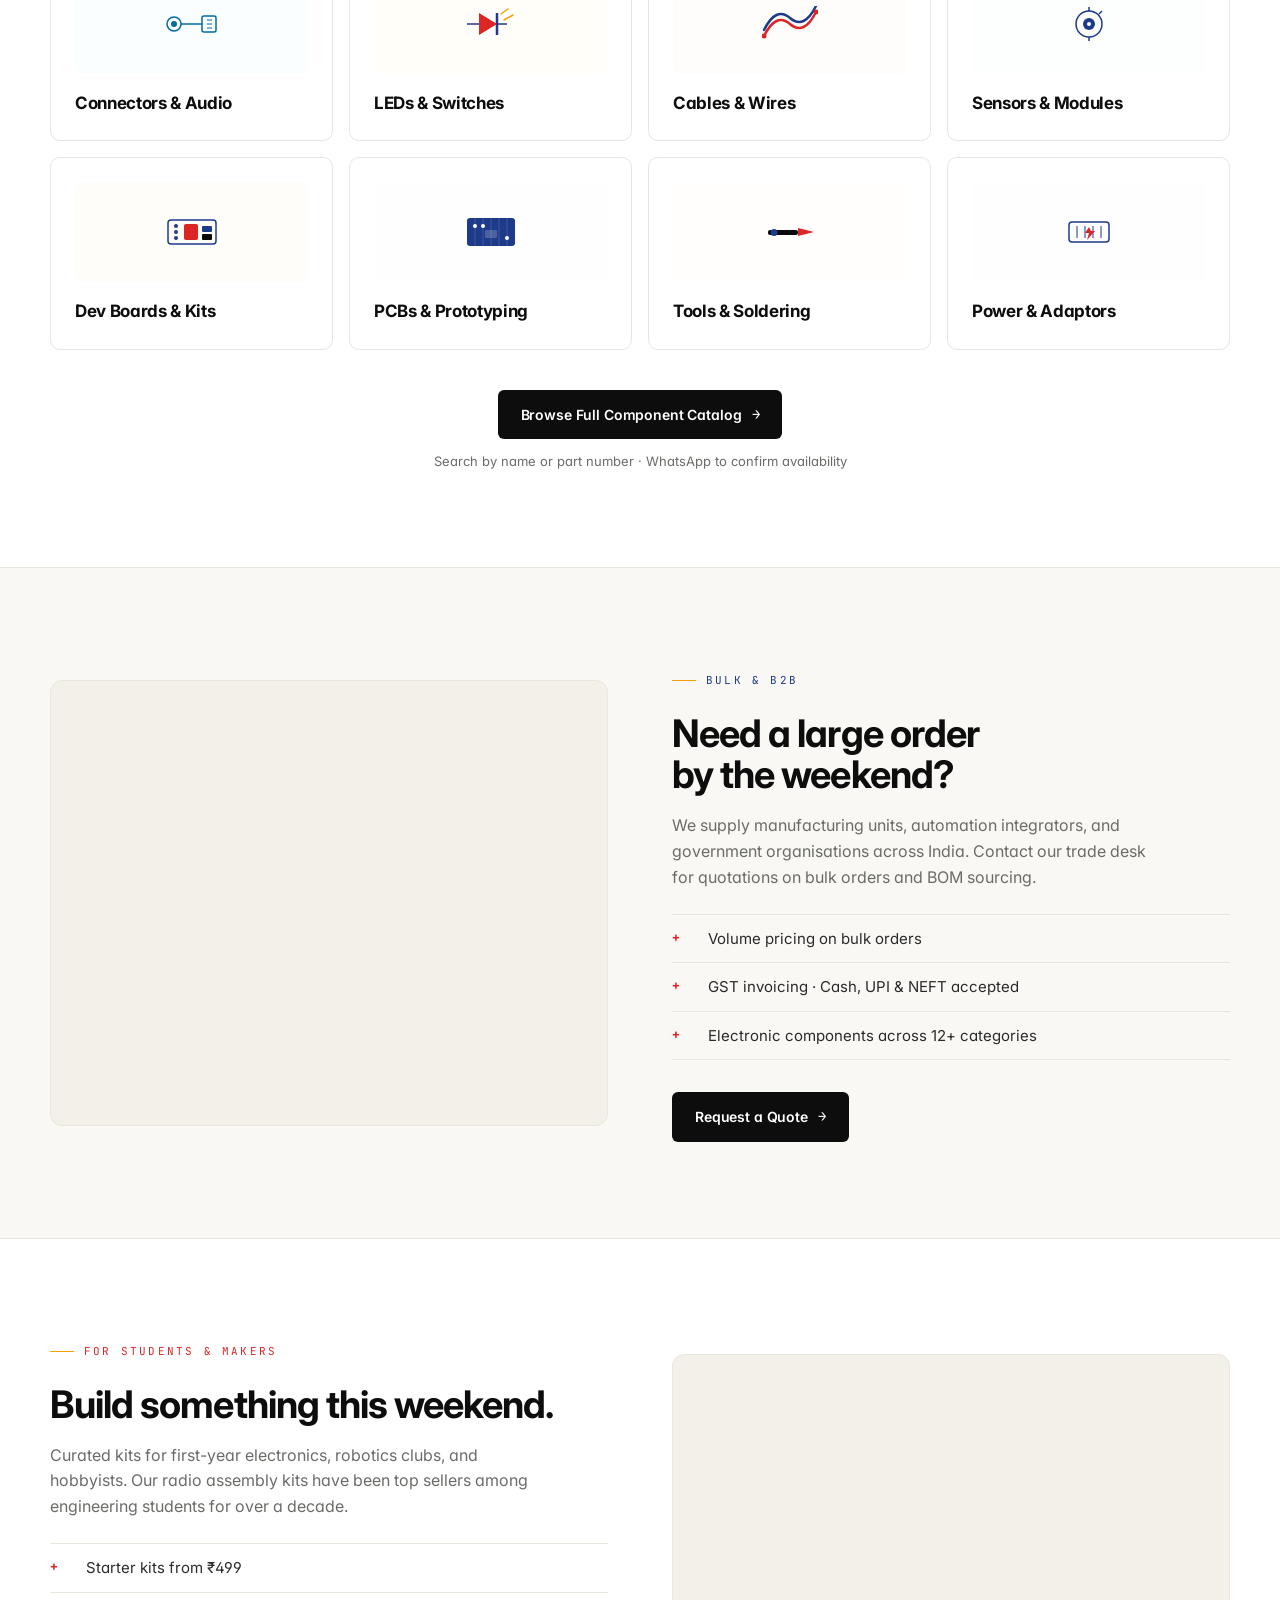
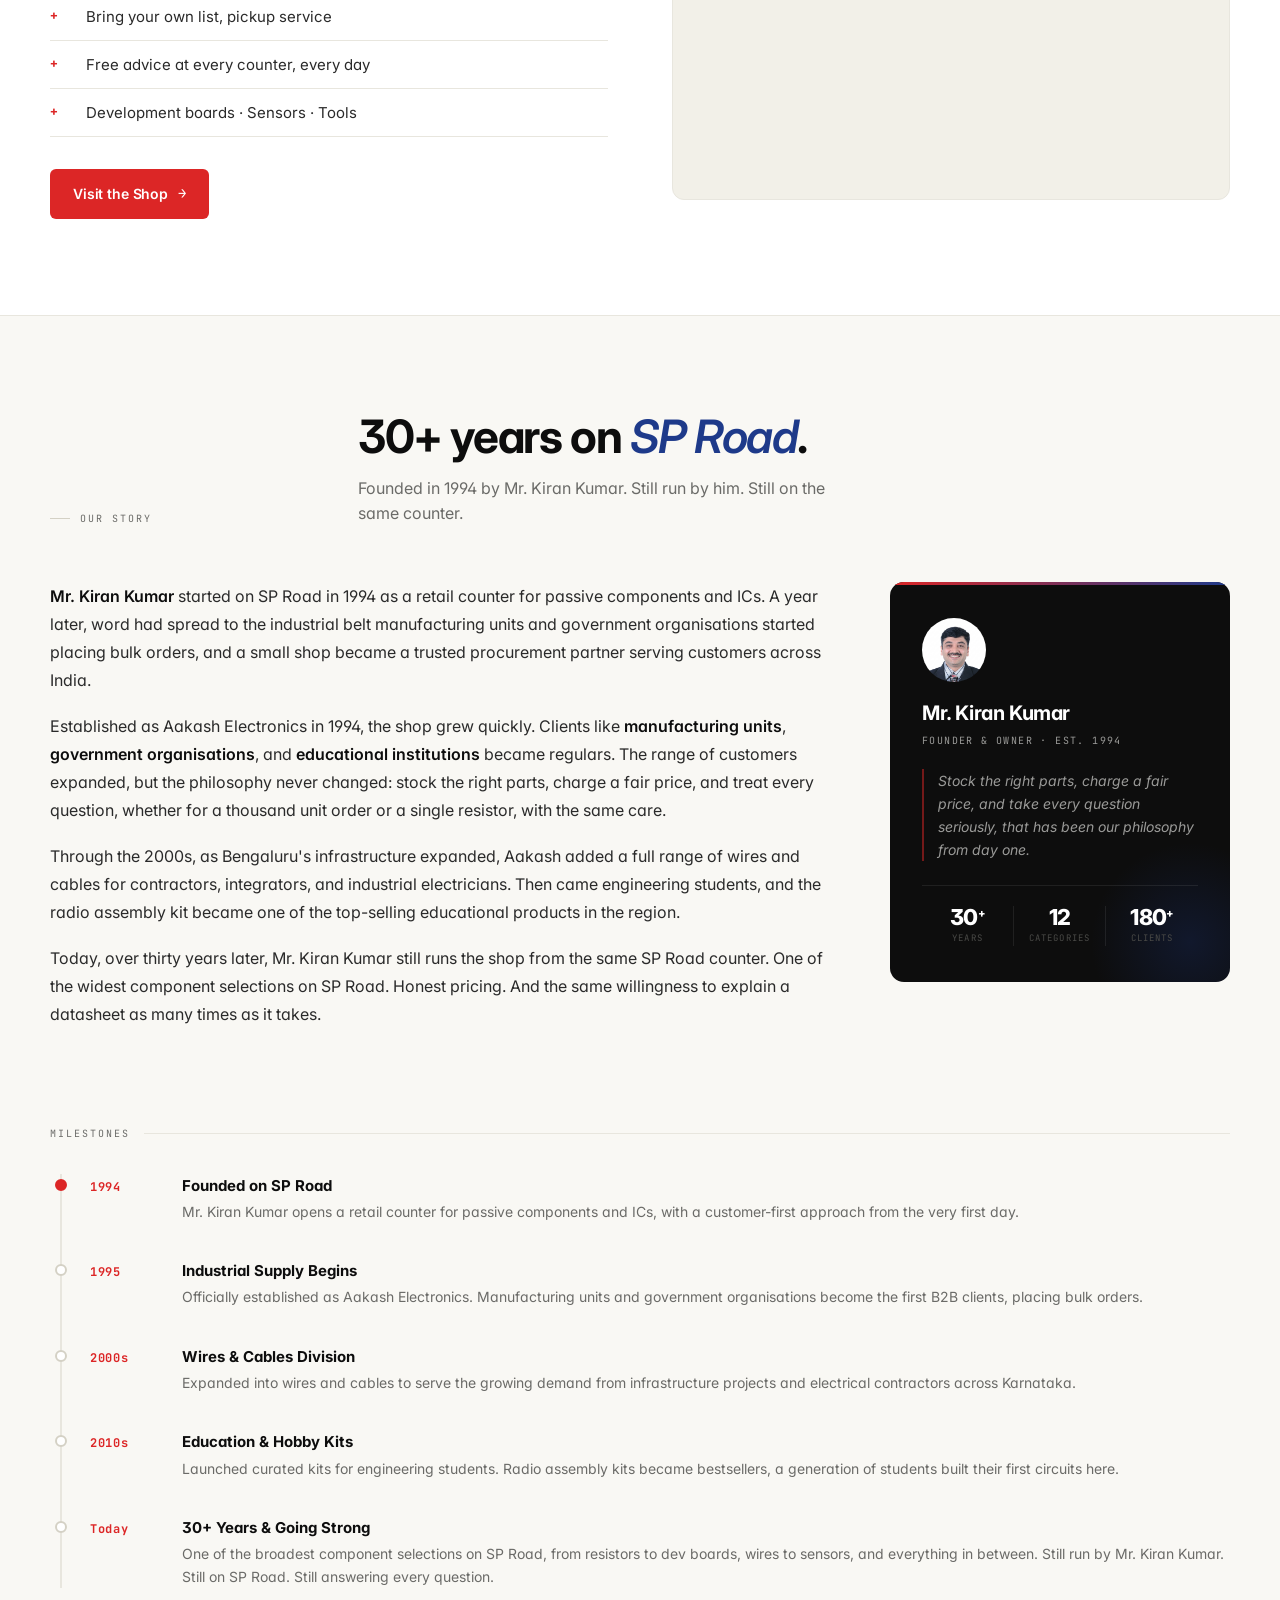
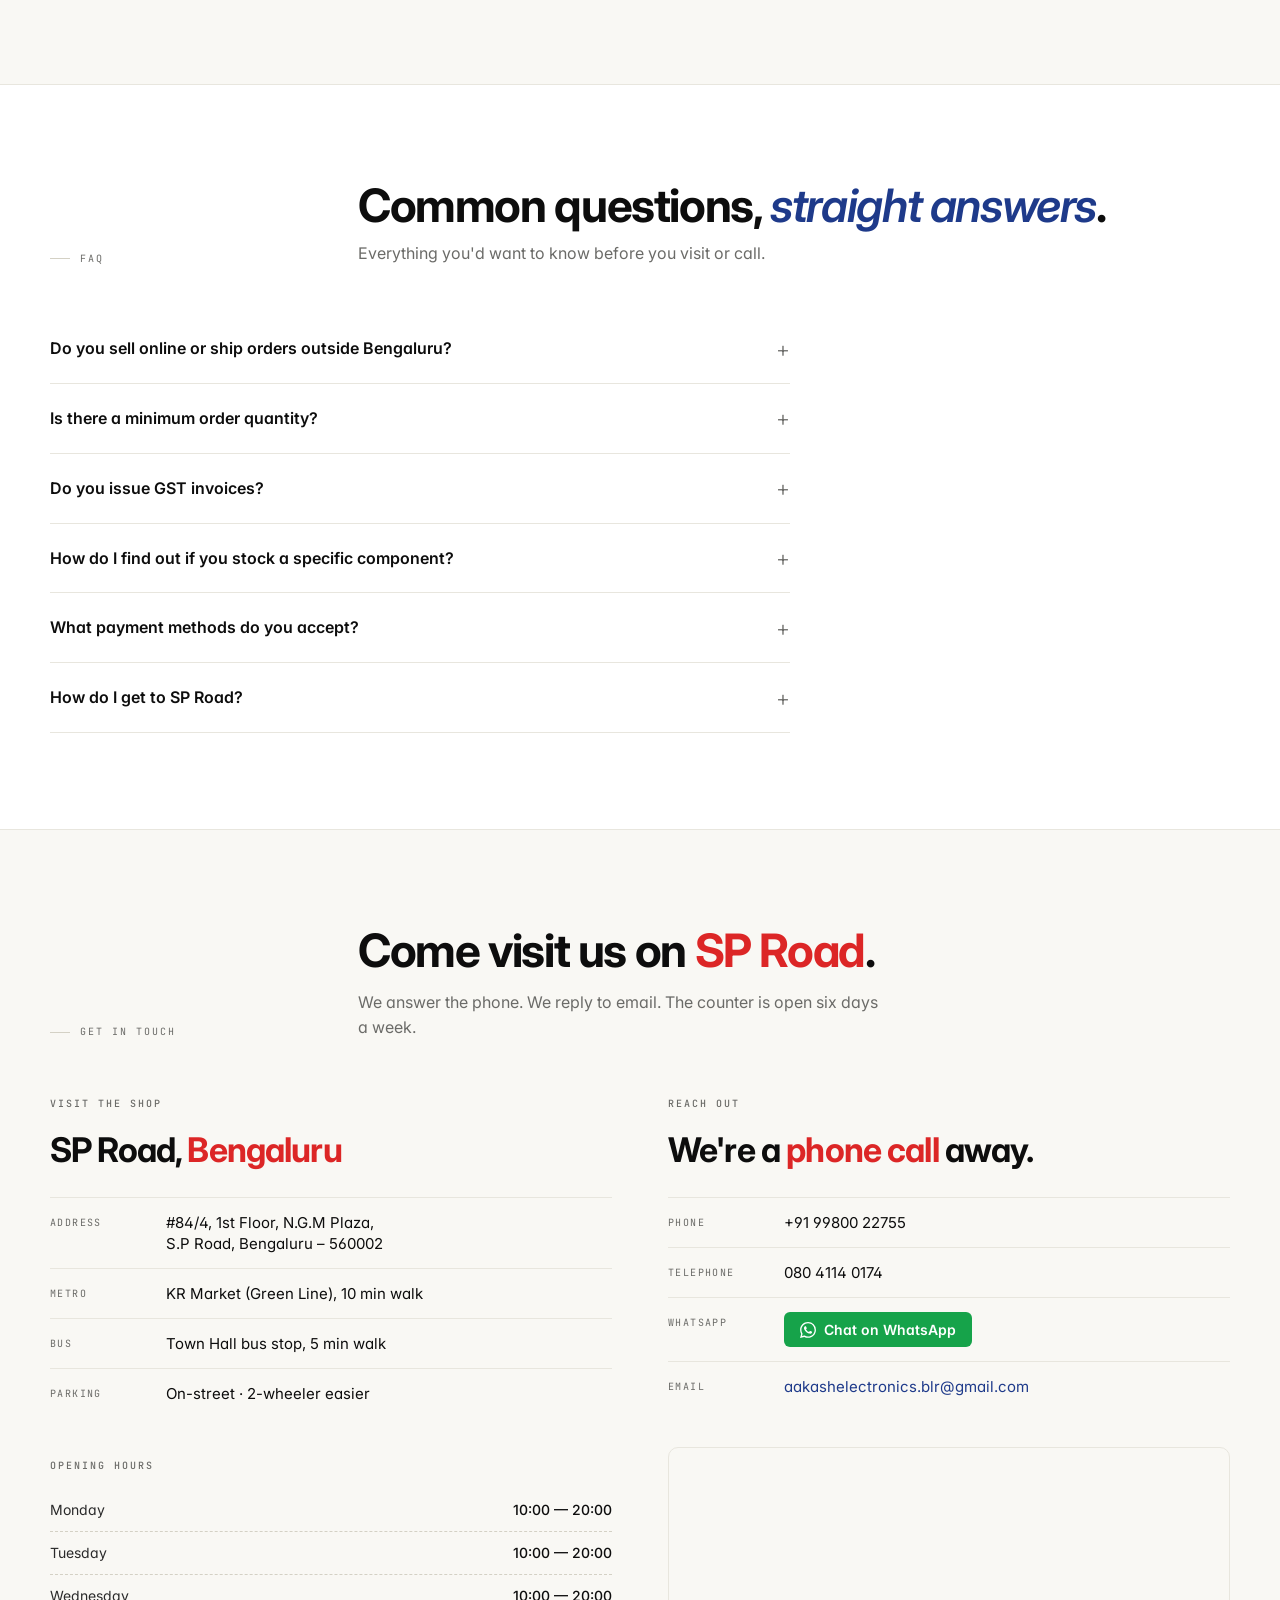
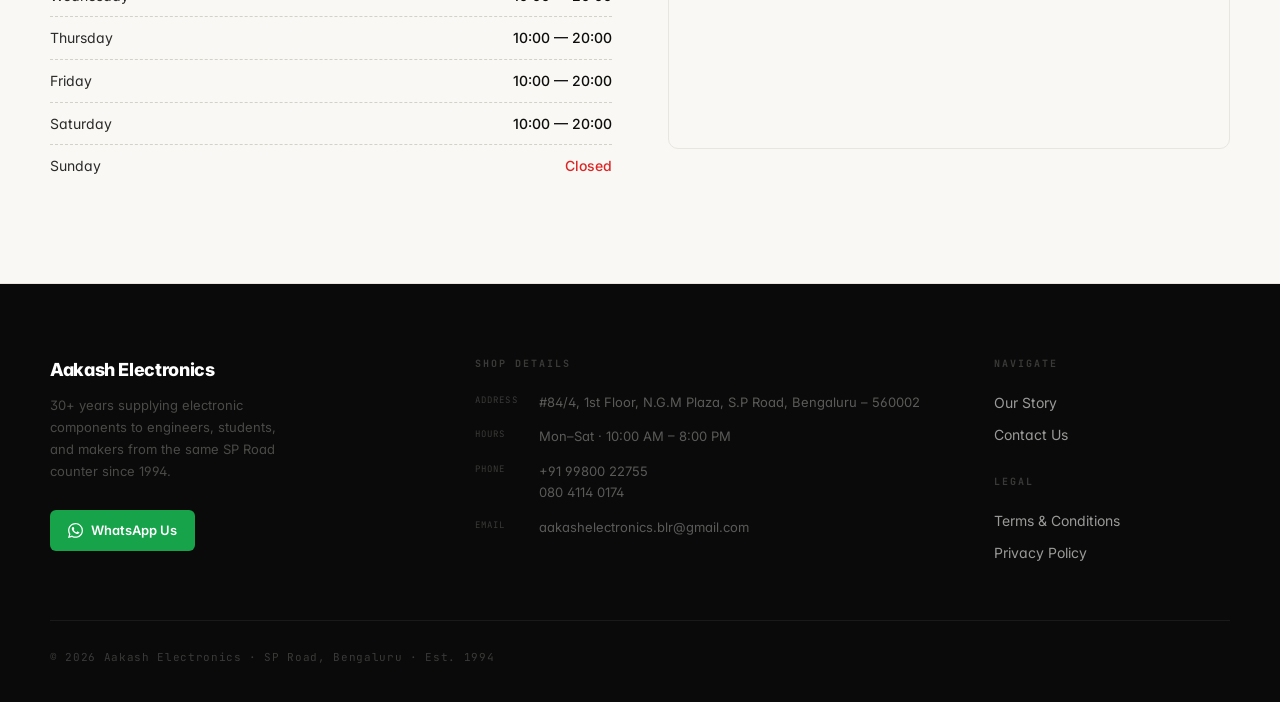
==== commit 6054449f: "Add self-hosted PDF portfolio flipbook viewer New portfolio.html page renders product-portfolio.pdf " ====
--- a/index.html
+++ b/index.html
@@ -528,6 +528,7 @@
       <nav class="nav">
         <a href="#about" data-i18n="nav_about">About</a>
         <a href="products.html">Catalog</a>
+        <a href="portfolio.html">Portfolio</a>
         <a href="#contact">Contact</a>
         <a class="nav-cta" href="#contact" style="justify-content:center;">
           <span data-i18n="nav_visit">Visit Shop</span>
@@ -542,6 +543,7 @@
     <div class="mobile-nav" id="mobile-nav" role="navigation" aria-label="Mobile menu">
       <a href="#about" class="mob-link">About</a>
       <a href="products.html" class="mob-link">Component Catalog</a>
+      <a href="portfolio.html" class="mob-link">Portfolio</a>
       <a href="#contact" class="mob-link">Contact</a>
       <a href="#contact" class="mob-cta">Visit Shop</a>
     </div>
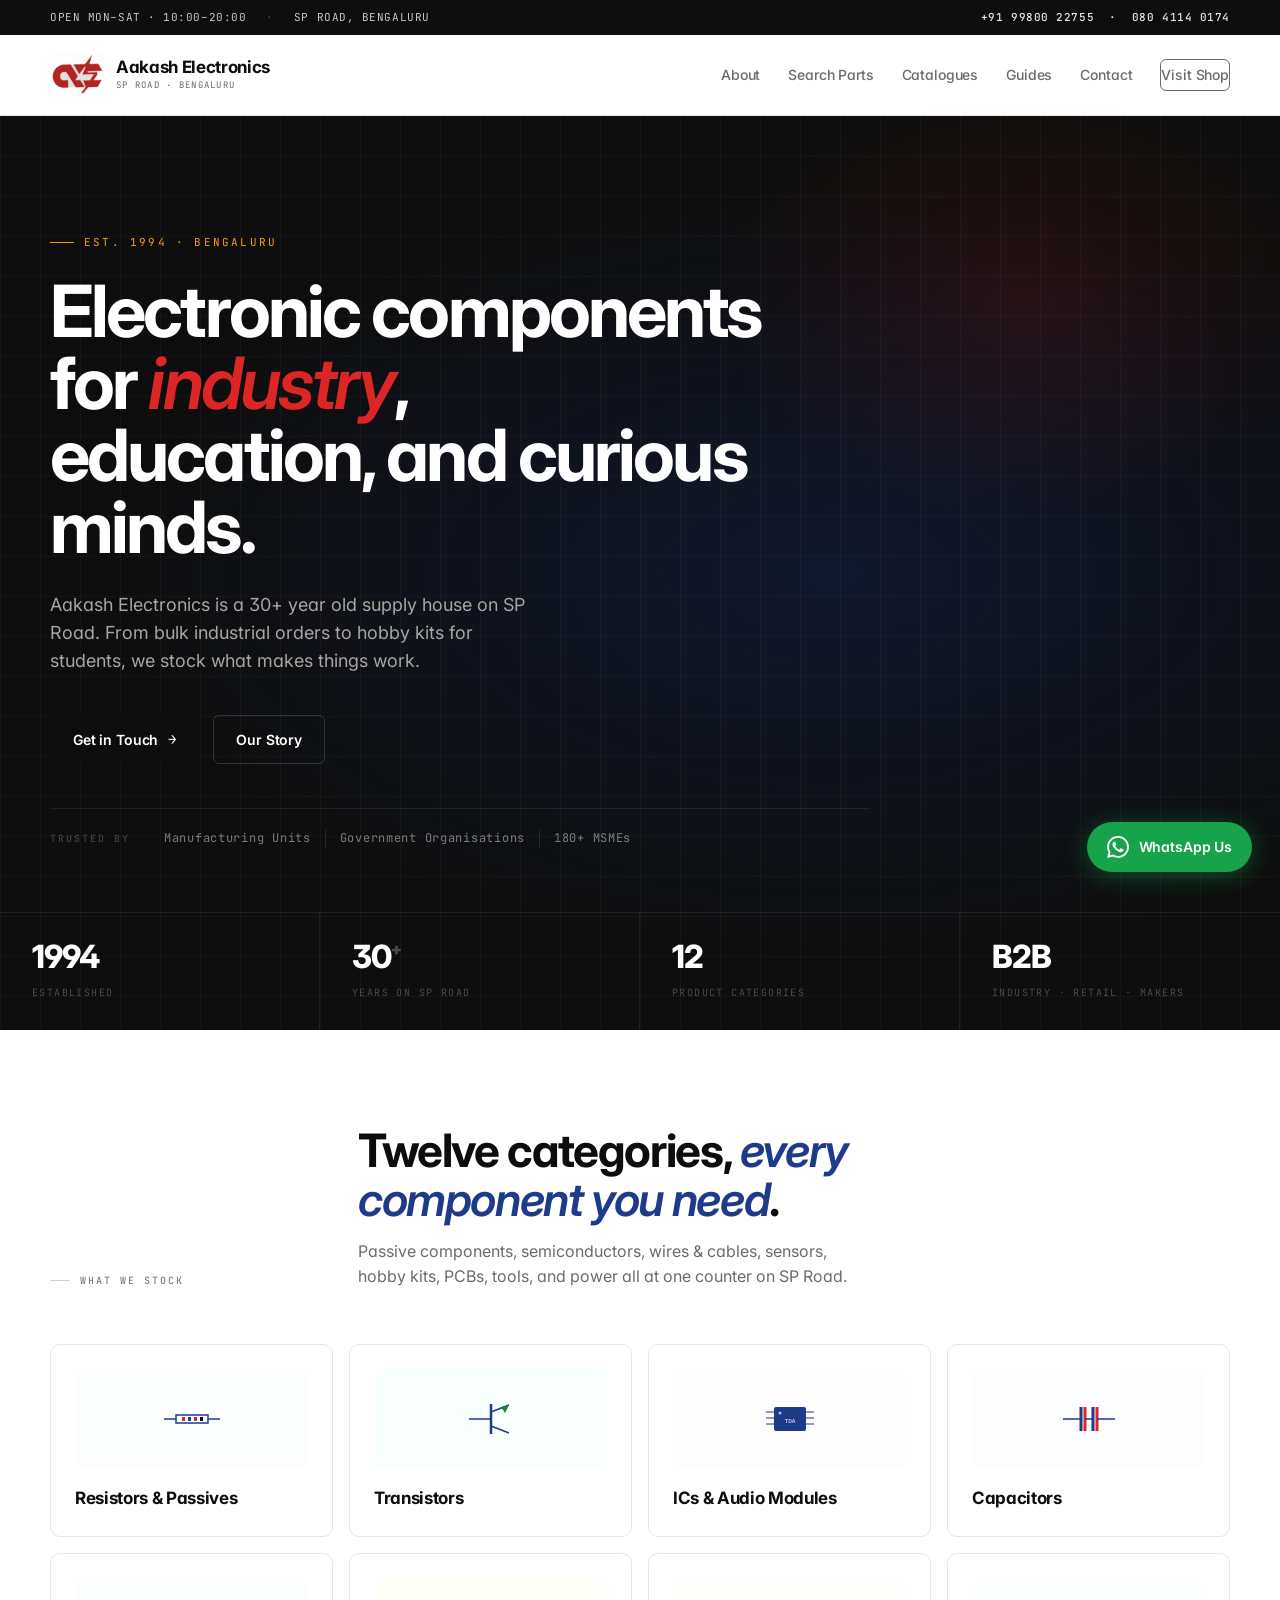
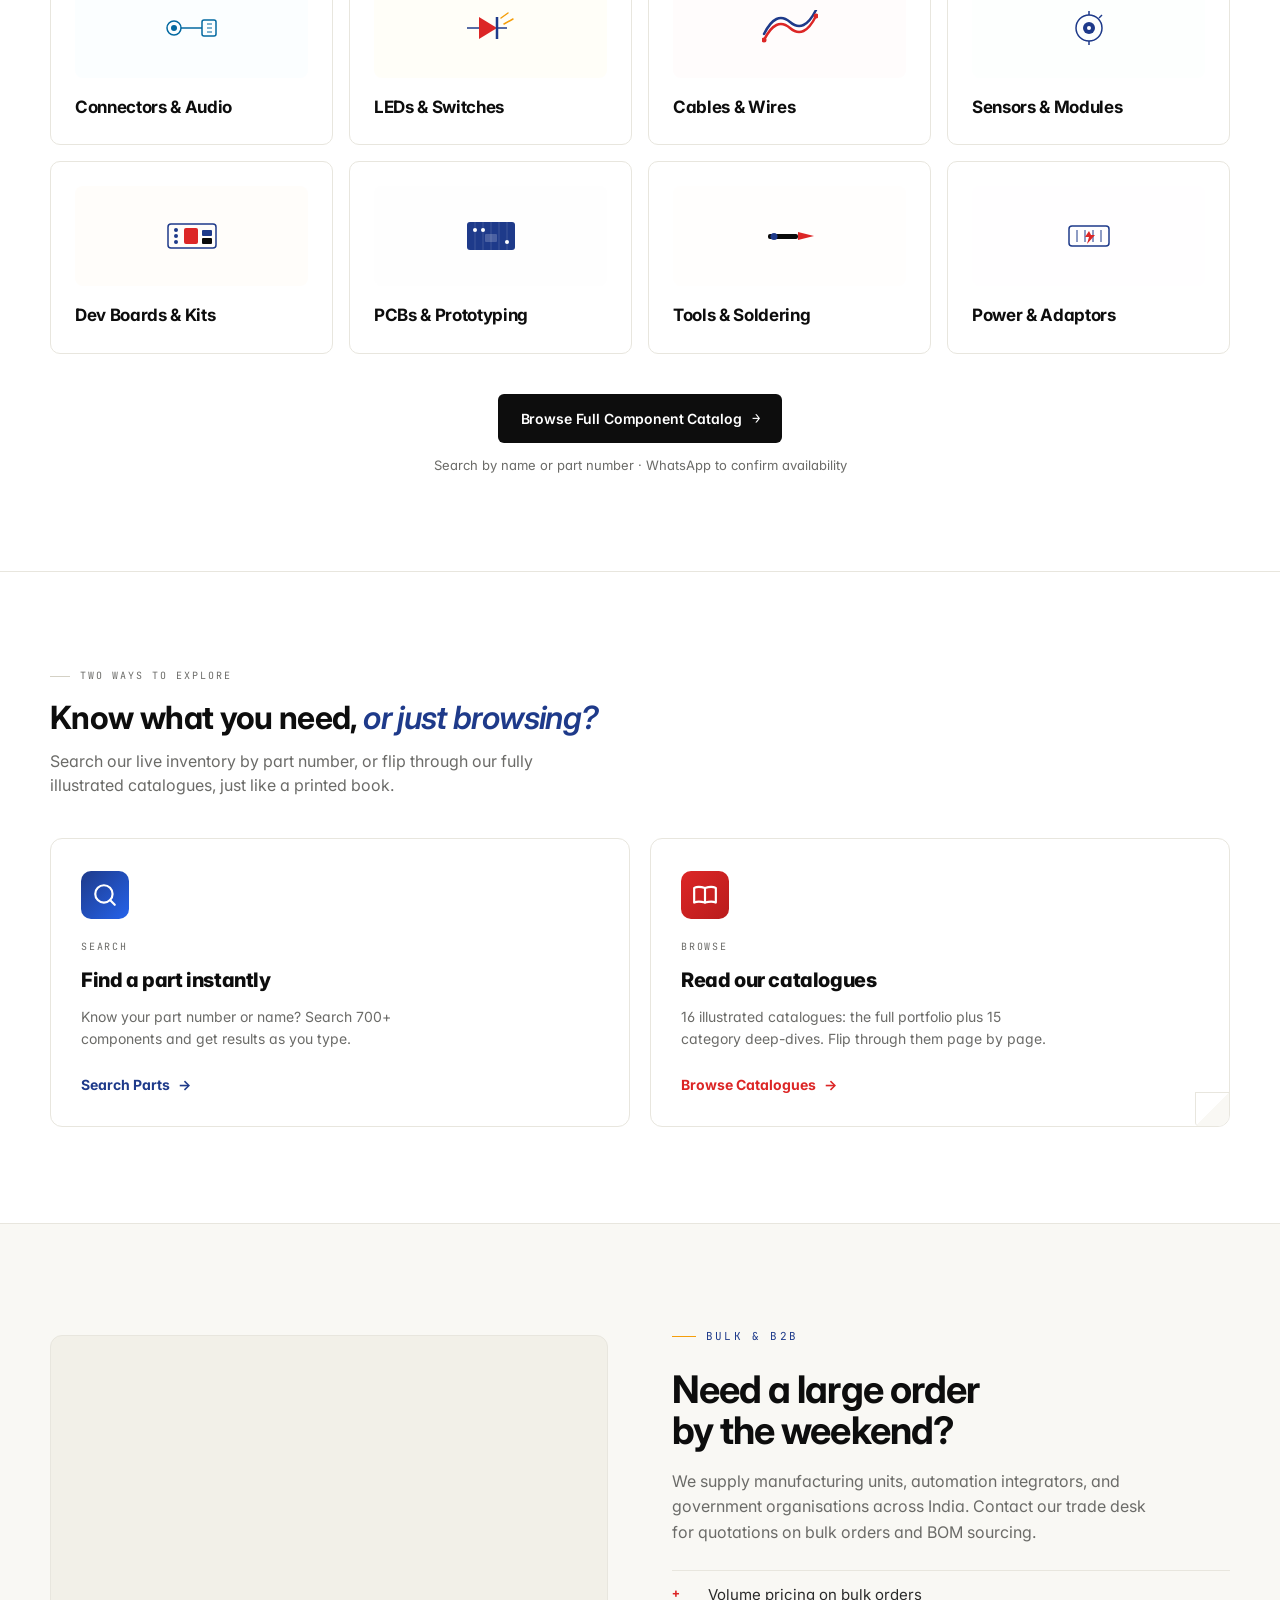
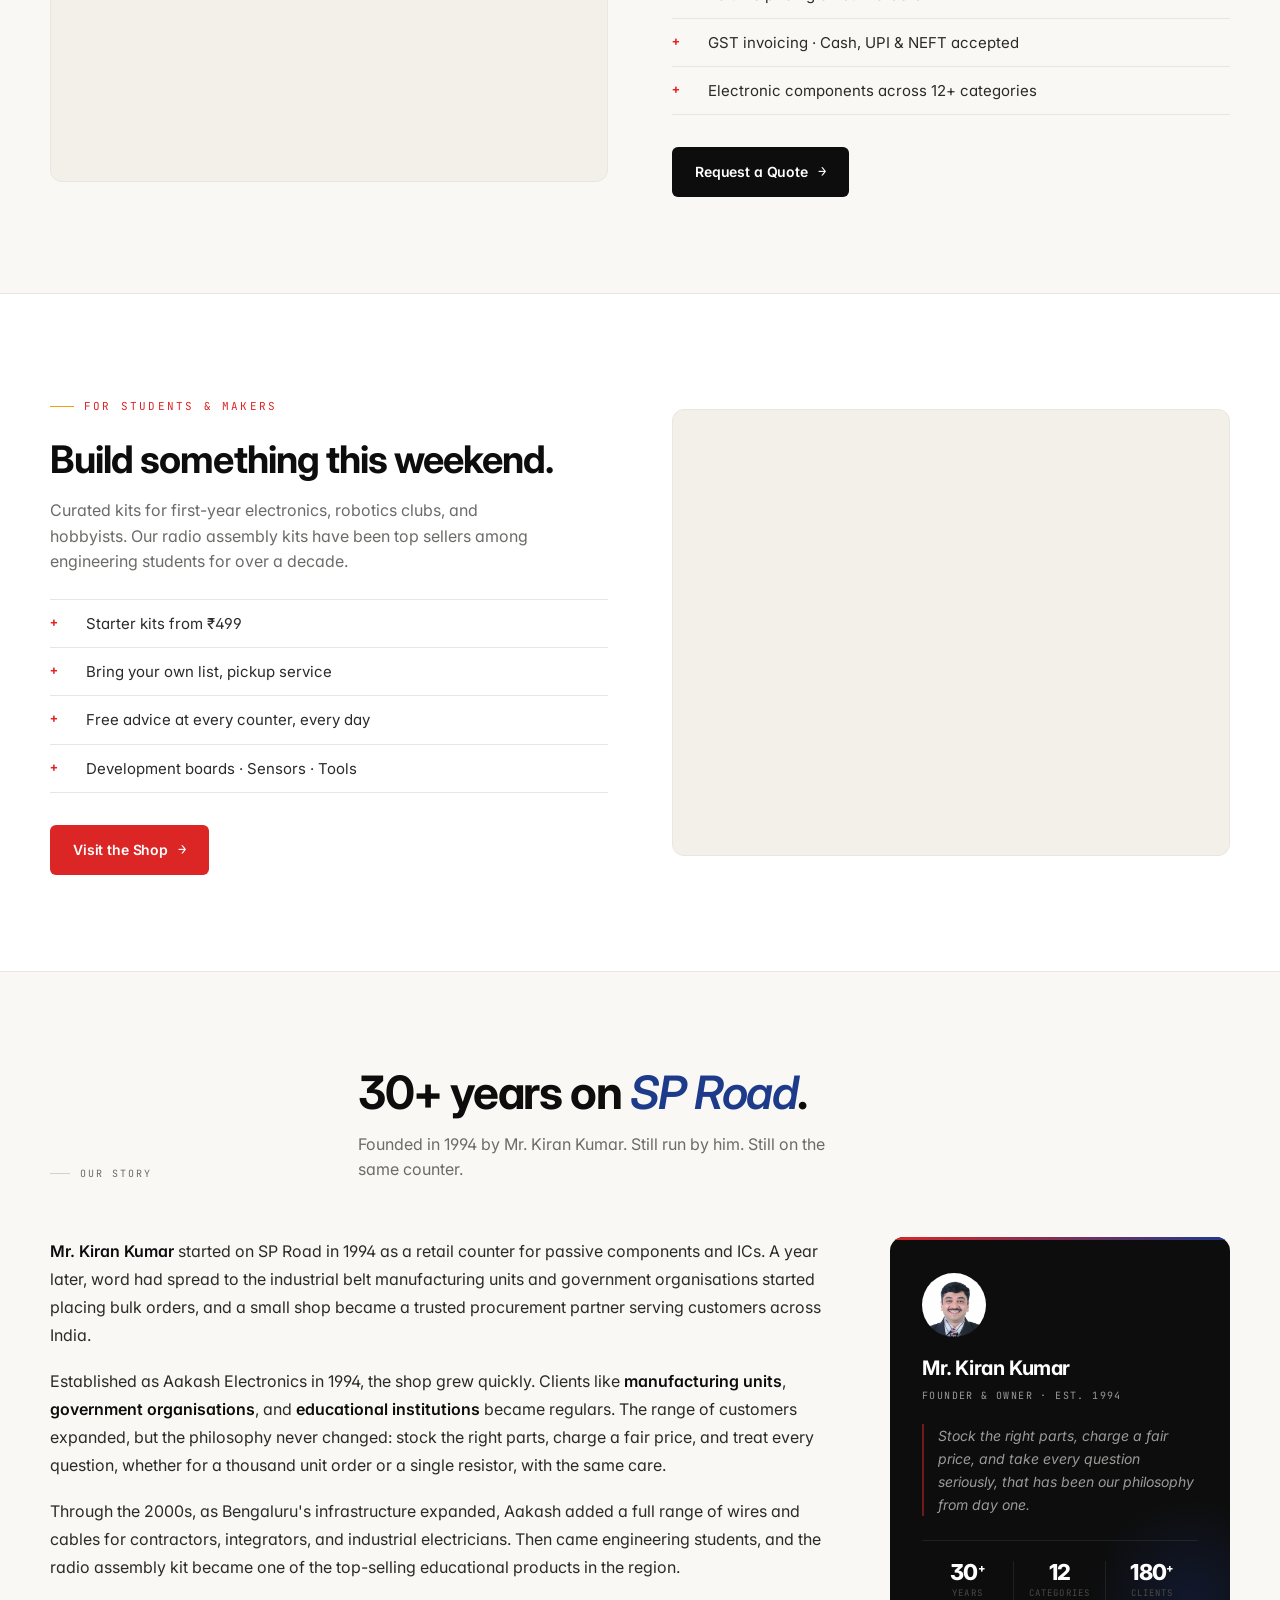
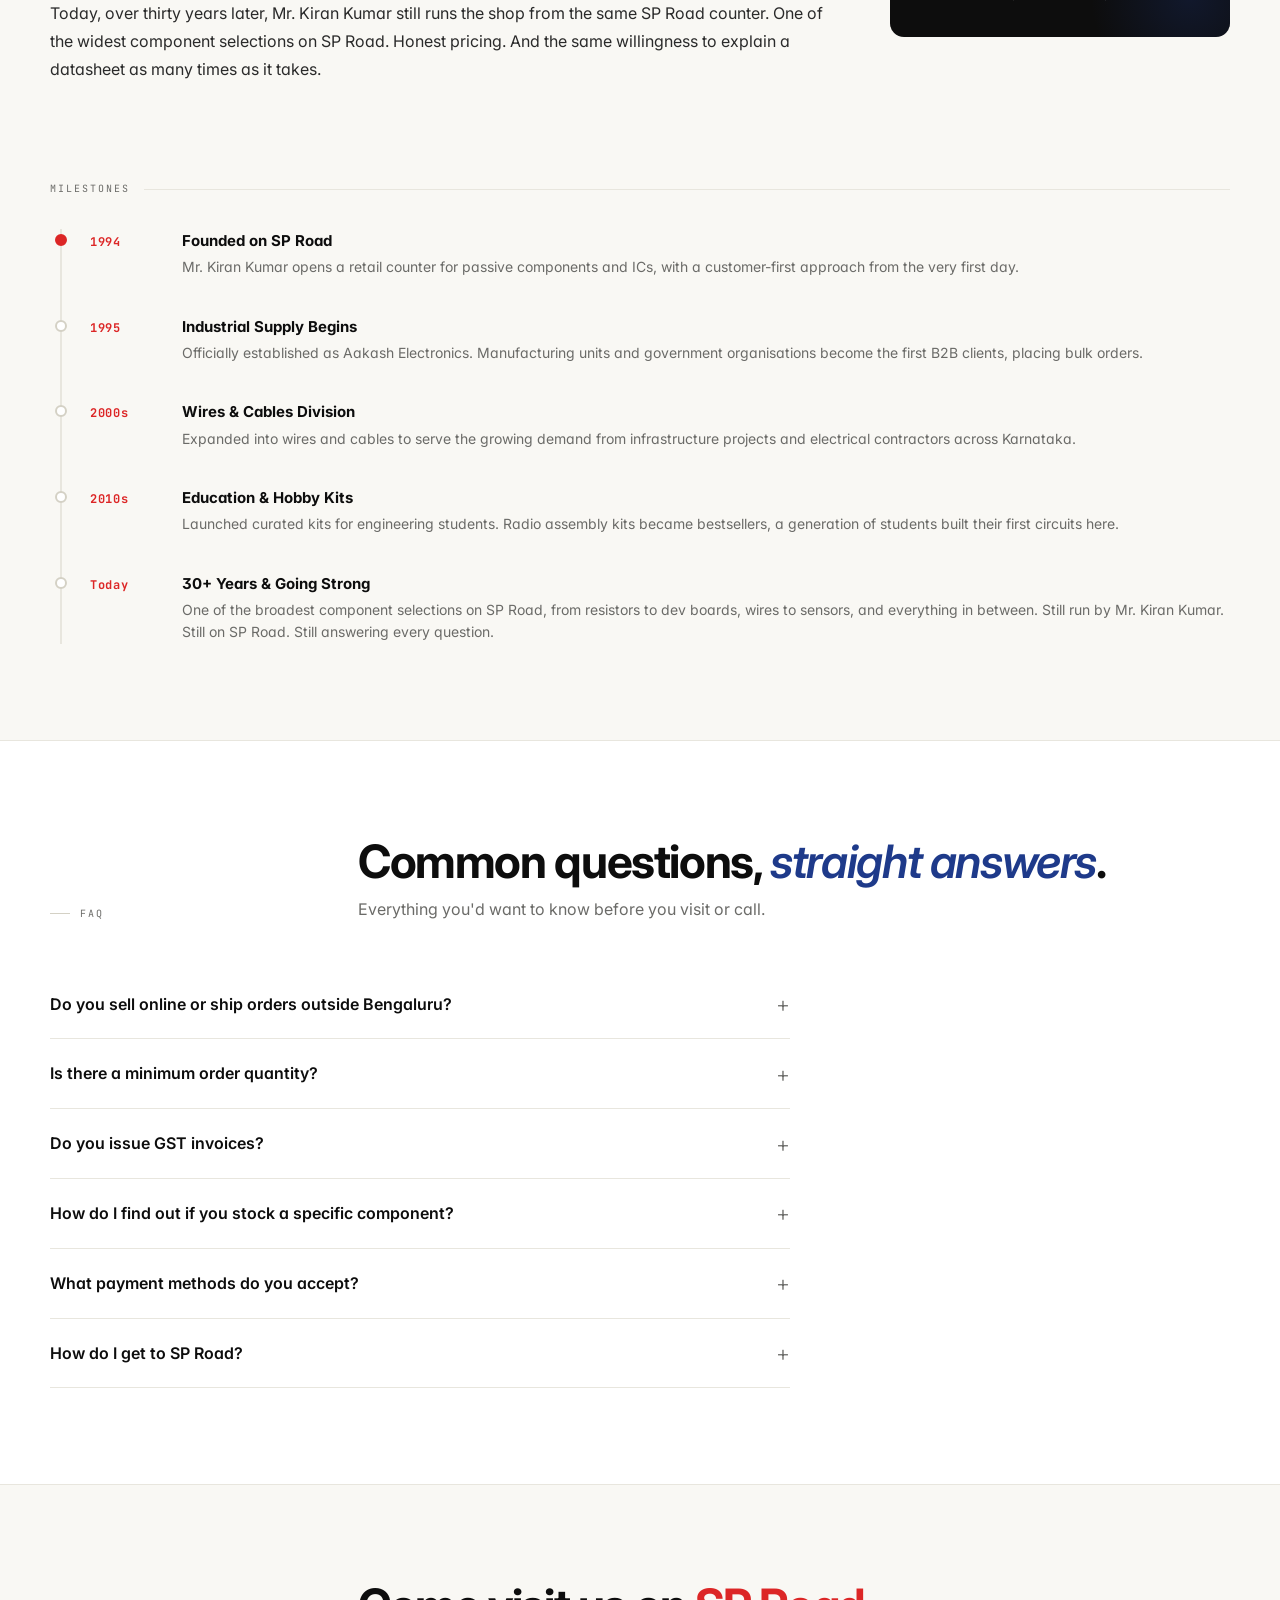
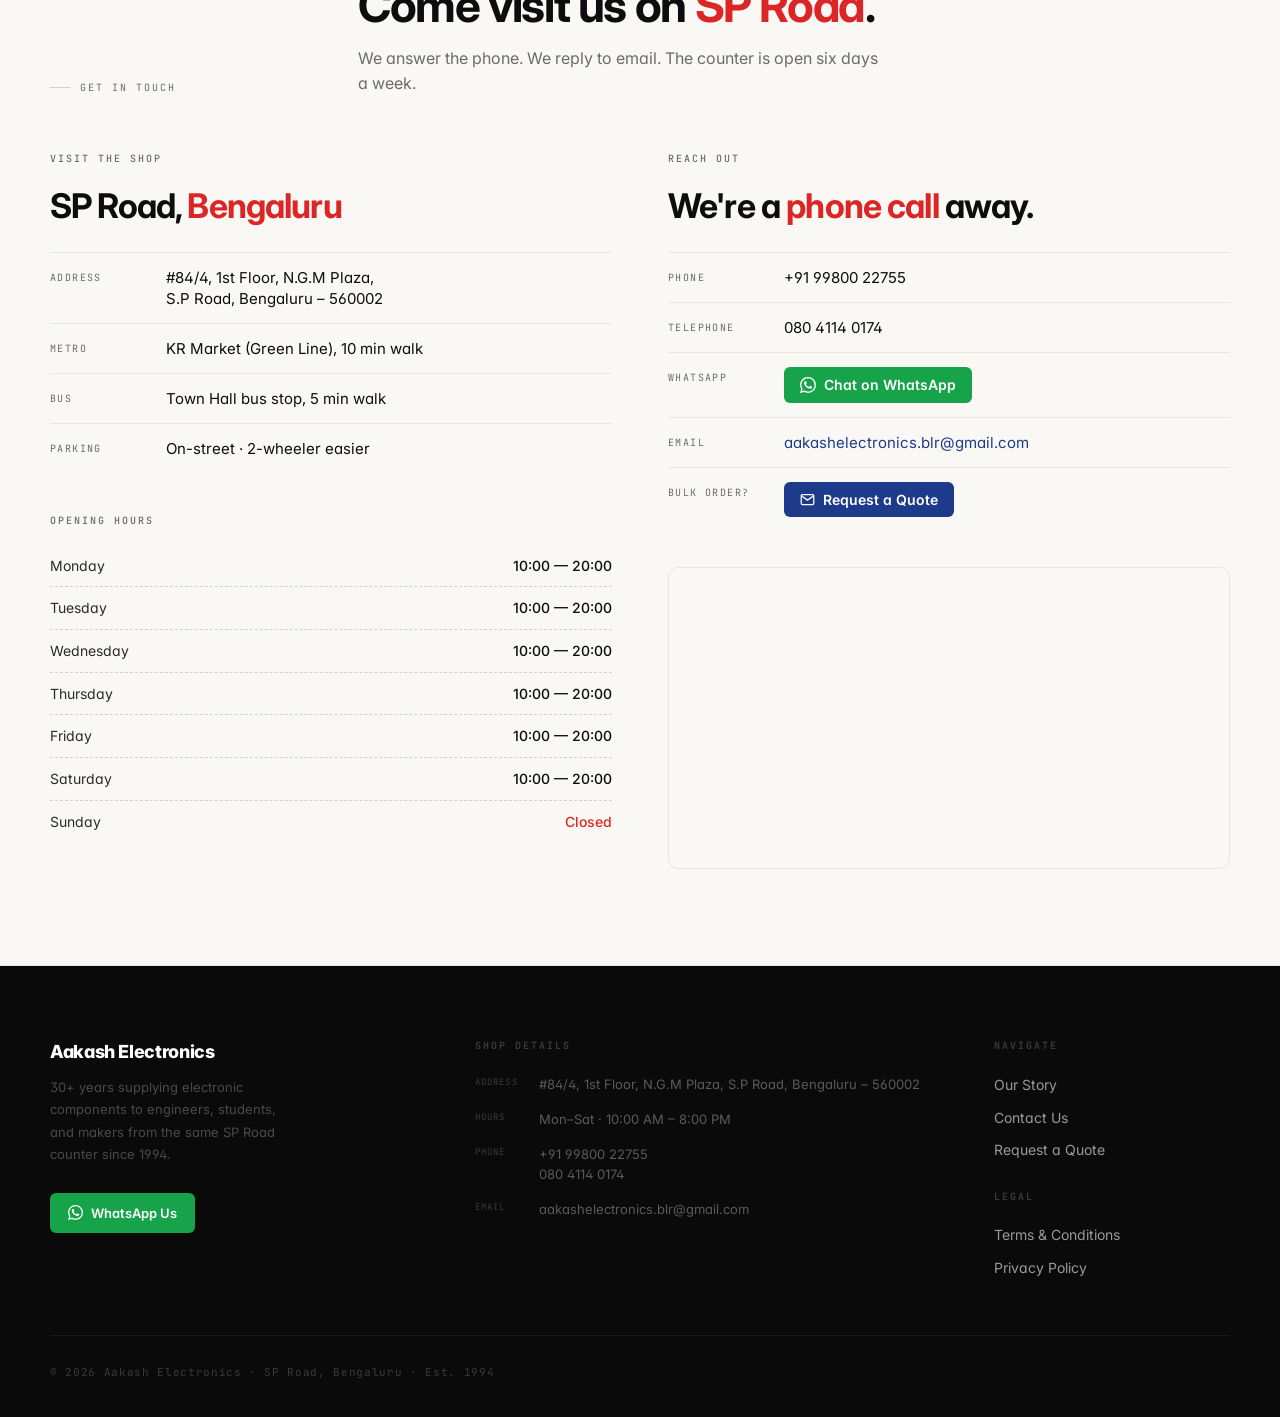
==== commit 2b491bdd: "Add Guides section, Request a Quote form, and organize assets into folders - Reorganize flat repo in" ====
--- a/index.html
+++ b/index.html
@@ -18,12 +18,12 @@
 </script>
 <meta charset="utf-8"/>
 <title>Aakash Electronics — Components for Industry &amp; Makers</title>
-<link rel="icon" type="image/svg+xml" href="/favicon.svg">
-<link rel="icon" type="image/png" sizes="96x96" href="/favicon-96x96.png">
-<link rel="icon" type="image/png" sizes="32x32" href="/favicon-32x32.png">
-<link rel="icon" type="image/png" sizes="16x16" href="/favicon-16x16.png">
-<link rel="icon" type="image/x-icon" href="/favicon.ico"/>
-<link rel="apple-touch-icon" sizes="180x180" href="/apple-touch-icon.png">
+<link rel="icon" type="image/svg+xml" href="/images/favicon.svg">
+<link rel="icon" type="image/png" sizes="96x96" href="/images/favicon-96x96.png">
+<link rel="icon" type="image/png" sizes="32x32" href="/images/favicon-32x32.png">
+<link rel="icon" type="image/png" sizes="16x16" href="/images/favicon-16x16.png">
+<link rel="icon" type="image/x-icon" href="/images/favicon.ico"/>
+<link rel="apple-touch-icon" sizes="180x180" href="/images/apple-touch-icon.png">
 <link rel="manifest" href="/site.webmanifest">
 <meta name="apple-mobile-web-app-title" content="Aakash Electronics">
 <meta name="viewport" content="width=device-width,initial-scale=1"/>
@@ -417,6 +417,58 @@
   .vtl-item { grid-template-columns: 56px 1fr; gap: 12px }
 }
 
+/* ── Two ways to explore ── */
+.explore-head { margin-bottom: 40px; max-width: 620px }
+.explore-head .section-tag { margin-bottom: 16px }
+.explore-head h2 { font-size: 32px; line-height: 1.15; letter-spacing: -0.02em; font-weight: 700; margin-bottom: 12px }
+.explore-head h2 em { font-style: italic; color: var(--blue); font-weight: 600 }
+.explore-head p { margin-top: 0 }
+.explore-grid {
+  display: grid; grid-template-columns: 1fr 1fr; gap: 20px;
+  margin-top: 8px;
+}
+.explore-card {
+  position: relative; display: block; overflow: hidden;
+  border: 1px solid var(--rule); border-radius: 12px;
+  padding: 32px 30px 30px; background: var(--bg);
+  transition: box-shadow .25s, transform .25s, border-color .25s;
+}
+.explore-card:hover { box-shadow: var(--shadow-lg); transform: translateY(-4px) }
+.explore-search:hover { border-color: var(--blue) }
+.explore-read:hover { border-color: var(--red) }
+.explore-icon {
+  width: 48px; height: 48px; border-radius: 10px;
+  display: grid; place-items: center; margin-bottom: 20px;
+  color: #fff;
+}
+.explore-search .explore-icon { background: linear-gradient(135deg, var(--blue), var(--blue-2)) }
+.explore-read .explore-icon { background: linear-gradient(135deg, var(--red), var(--red-2)) }
+.explore-eyebrow {
+  font-family: var(--mono); font-size: 10px; letter-spacing: 0.18em;
+  color: var(--ink-3); margin-bottom: 10px;
+}
+.explore-card h3 { font-size: 20px; font-weight: 800; letter-spacing: -0.02em; margin-bottom: 10px; color: var(--ink) }
+.explore-card p { font-size: 14px; color: var(--ink-3); line-height: 1.6; margin-bottom: 22px; max-width: 42ch }
+.explore-cta {
+  font-size: 14px; font-weight: 700; display: inline-flex; align-items: center; gap: 8px;
+}
+.explore-search .explore-cta { color: var(--blue) }
+.explore-read .explore-cta { color: var(--red) }
+.explore-card .arrow { transition: transform .2s }
+.explore-card:hover .arrow { transform: translateX(4px) }
+/* Page-curl corner detail — a small nod to the flipbook interaction itself */
+.explore-corner {
+  position: absolute; right: 0; bottom: 0; width: 34px; height: 34px;
+  background: linear-gradient(135deg, transparent 50%, var(--bg-2) 50%);
+  border-top: 1px solid var(--rule); border-left: 1px solid var(--rule);
+  border-radius: 0 0 0 4px;
+  transition: width .25s, height .25s;
+}
+.explore-read:hover .explore-corner { width: 52px; height: 52px }
+@media (max-width: 780px) {
+  .explore-grid { grid-template-columns: 1fr }
+}
+
 /* ── FAQ section ── */
 .faq-list { max-width: 740px; }
 .faq-item { border-bottom: 1px solid var(--rule); }
@@ -518,7 +570,7 @@
   <header class="header" id="main-header">
     <div class="wrap">
       <a class="brand" href="index.html">
-        <img src="logo.png" alt="Aakash Electronics" class="brand-logo-main" id="brand-logo-img">
+        <img src="images/logo.png" alt="Aakash Electronics" class="brand-logo-main" id="brand-logo-img">
         <span class="brand-mark" id="brand-fallback-letter" style="display:none"><span>AE</span></span>
         <div>
           <div class="brand-name">Aakash Electronics</div>
@@ -527,8 +579,9 @@
       </a>
       <nav class="nav">
         <a href="#about" data-i18n="nav_about">About</a>
-        <a href="products.html">Catalog</a>
-        <a href="portfolio.html">Portfolio</a>
+        <a href="products.html">Search Parts</a>
+        <a href="portfolio.html">Catalogues</a>
+        <a href="guides.html">Guides</a>
         <a href="#contact">Contact</a>
         <a class="nav-cta" href="#contact" style="justify-content:center;">
           <span data-i18n="nav_visit">Visit Shop</span>
@@ -542,8 +595,9 @@
     <!-- Mobile navigation panel -->
     <div class="mobile-nav" id="mobile-nav" role="navigation" aria-label="Mobile menu">
       <a href="#about" class="mob-link">About</a>
-      <a href="products.html" class="mob-link">Component Catalog</a>
-      <a href="portfolio.html" class="mob-link">Portfolio</a>
+      <a href="products.html" class="mob-link">Search Parts</a>
+      <a href="portfolio.html" class="mob-link">Catalogues</a>
+      <a href="guides.html" class="mob-link">Guides</a>
       <a href="#contact" class="mob-link">Contact</a>
       <a href="#contact" class="mob-cta">Visit Shop</a>
     </div>
@@ -552,7 +606,7 @@
 
   <!-- ══ HERO ══ -->
   <section class="hero">
-    <video class="hero-video-bg" src="hero-bg.mp4" autoplay muted loop playsinline preload="auto"></video>
+    <video class="hero-video-bg" src="videos/hero-bg.mp4" autoplay muted loop playsinline preload="auto"></video>
     <div class="hero-grid"></div>
     <div class="wrap">
       <div class="hero-body">
@@ -627,12 +681,47 @@
     </div>
   </section>
 
+  <!-- ══ TWO WAYS TO EXPLORE ══ -->
+  <section class="section explore-section">
+    <div class="wrap">
+      <div class="explore-head">
+        <div class="section-tag">TWO WAYS TO EXPLORE</div>
+        <h2>Know what you need, <em>or just browsing?</em></h2>
+        <p class="cat-lede-fixed">Search our live inventory by part number, or flip through our fully illustrated catalogues, just like a printed book.</p>
+      </div>
+      <div class="explore-grid">
+
+        <a class="explore-card explore-search" href="products.html">
+          <div class="explore-icon">
+            <svg width="26" height="26" viewBox="0 0 24 24" fill="none" stroke="currentColor" stroke-width="2" stroke-linecap="round" stroke-linejoin="round"><circle cx="11" cy="11" r="8"/><line x1="21" y1="21" x2="16.65" y2="16.65"/></svg>
+          </div>
+          <div class="explore-eyebrow">SEARCH</div>
+          <h3>Find a part instantly</h3>
+          <p>Know your part number or name? Search 700+ components and get results as you type.</p>
+          <div class="explore-cta">Search Parts <span class="arrow">→</span></div>
+        </a>
+
+        <a class="explore-card explore-read" href="portfolio.html">
+          <div class="explore-icon">
+            <svg width="26" height="26" viewBox="0 0 24 24" fill="none" stroke="currentColor" stroke-width="2" stroke-linecap="round" stroke-linejoin="round"><path d="M2 5.5C4 4.5 7 4 12 5.5C17 4 20 4.5 22 5.5V19C20 18 17 17.5 12 19C7 17.5 4 18 2 19V5.5Z"/><line x1="12" y1="5.5" x2="12" y2="19"/></svg>
+          </div>
+          <div class="explore-eyebrow">BROWSE</div>
+          <h3>Read our catalogues</h3>
+          <p>16 illustrated catalogues: the full portfolio plus 15 category deep-dives. Flip through them page by page.</p>
+          <div class="explore-cta">Browse Catalogues <span class="arrow">→</span></div>
+          <div class="explore-corner"></div>
+        </a>
+
+      </div>
+    </div>
+  </section>
+
   <!-- ══ B2B / INDUSTRY ══ -->
   <section class="section bg-alt">
     <div class="wrap">
       <div class="two-col">
         <div class="img">
-          <video src="bulk-order.mp4" autoplay muted loop playsinline preload="auto"
+          <video src="videos/bulk-order.mp4" autoplay muted loop playsinline preload="auto"
             style="position:absolute;inset:0;width:100%;height:100%;object-fit:cover;display:block;">
           </video>
         </div>
@@ -645,7 +734,7 @@
             <li data-i18n="bulk_b2">GST invoicing · Cash, UPI &amp; NEFT accepted</li>
             <li data-i18n="bulk_b4">Electronic components across 12+ categories</li>
           </ul>
-          <a class="btn btn-primary" href="#contact">
+          <a class="btn btn-primary" href="quote.html">
             <span data-i18n="bulk_cta">Request a Quote</span>
             <span class="arrow">→</span>
           </a>
@@ -659,7 +748,7 @@
     <div class="wrap">
       <div class="two-col" style="direction:rtl">
         <div class="img" style="direction:ltr">
-          <video src="shop-tour.mp4" autoplay muted loop playsinline preload="auto"
+          <video src="videos/shop-tour.mp4" autoplay muted loop playsinline preload="auto"
             style="position:absolute;inset:0;width:100%;height:100%;object-fit:cover;display:block;">
           </video>
         </div>
@@ -718,7 +807,7 @@
         <!-- Right: founder card -->
         <div class="founder-card-v">
           <div class="founder-avatar-v" id="founder-avatar">
-            <img src="founder.png" alt="Mr. Kiran Kumar"
+            <img src="images/founder.png" alt="Mr. Kiran Kumar"
               style="width:100%;height:100%;object-fit:cover;display:block;"
               onerror="document.getElementById('founder-avatar').innerHTML='KK';">
           </div>
@@ -922,6 +1011,16 @@
             <div class="contact-r">
               <span class="k" data-i18n="contact_email_k">EMAIL</span>
               <span class="v"><a href="mailto:aakashelectronics.blr@gmail.com" style="color:var(--blue)">aakashelectronics.blr@gmail.com</a></span>
+            </div>
+            <div class="contact-r">
+              <span class="k">BULK ORDER?</span>
+              <span class="v">
+                <a href="quote.html"
+                   style="display:inline-flex;align-items:center;gap:8px;background:var(--blue);color:#fff;padding:8px 16px;border-radius:6px;font-size:14px;font-weight:600;width:fit-content">
+                  <svg width="15" height="15" viewBox="0 0 24 24" fill="none" stroke="currentColor" stroke-width="2" stroke-linecap="round" stroke-linejoin="round"><path d="M4 4h16c1.1 0 2 .9 2 2v12c0 1.1-.9 2-2 2H4c-1.1 0-2-.9-2-2V6c0-1.1.9-2 2-2z"/><polyline points="22,6 12,13 2,6"/></svg>
+                  Request a Quote
+                </a>
+              </span>
             </div>
           </div>
 
@@ -990,6 +1089,7 @@
             <div class="footer-links">
               <a href="#about">Our Story</a>
               <a href="#contact">Contact Us</a>
+              <a href="quote.html">Request a Quote</a>
             </div>
           </div>
           <div class="footer-link-group">
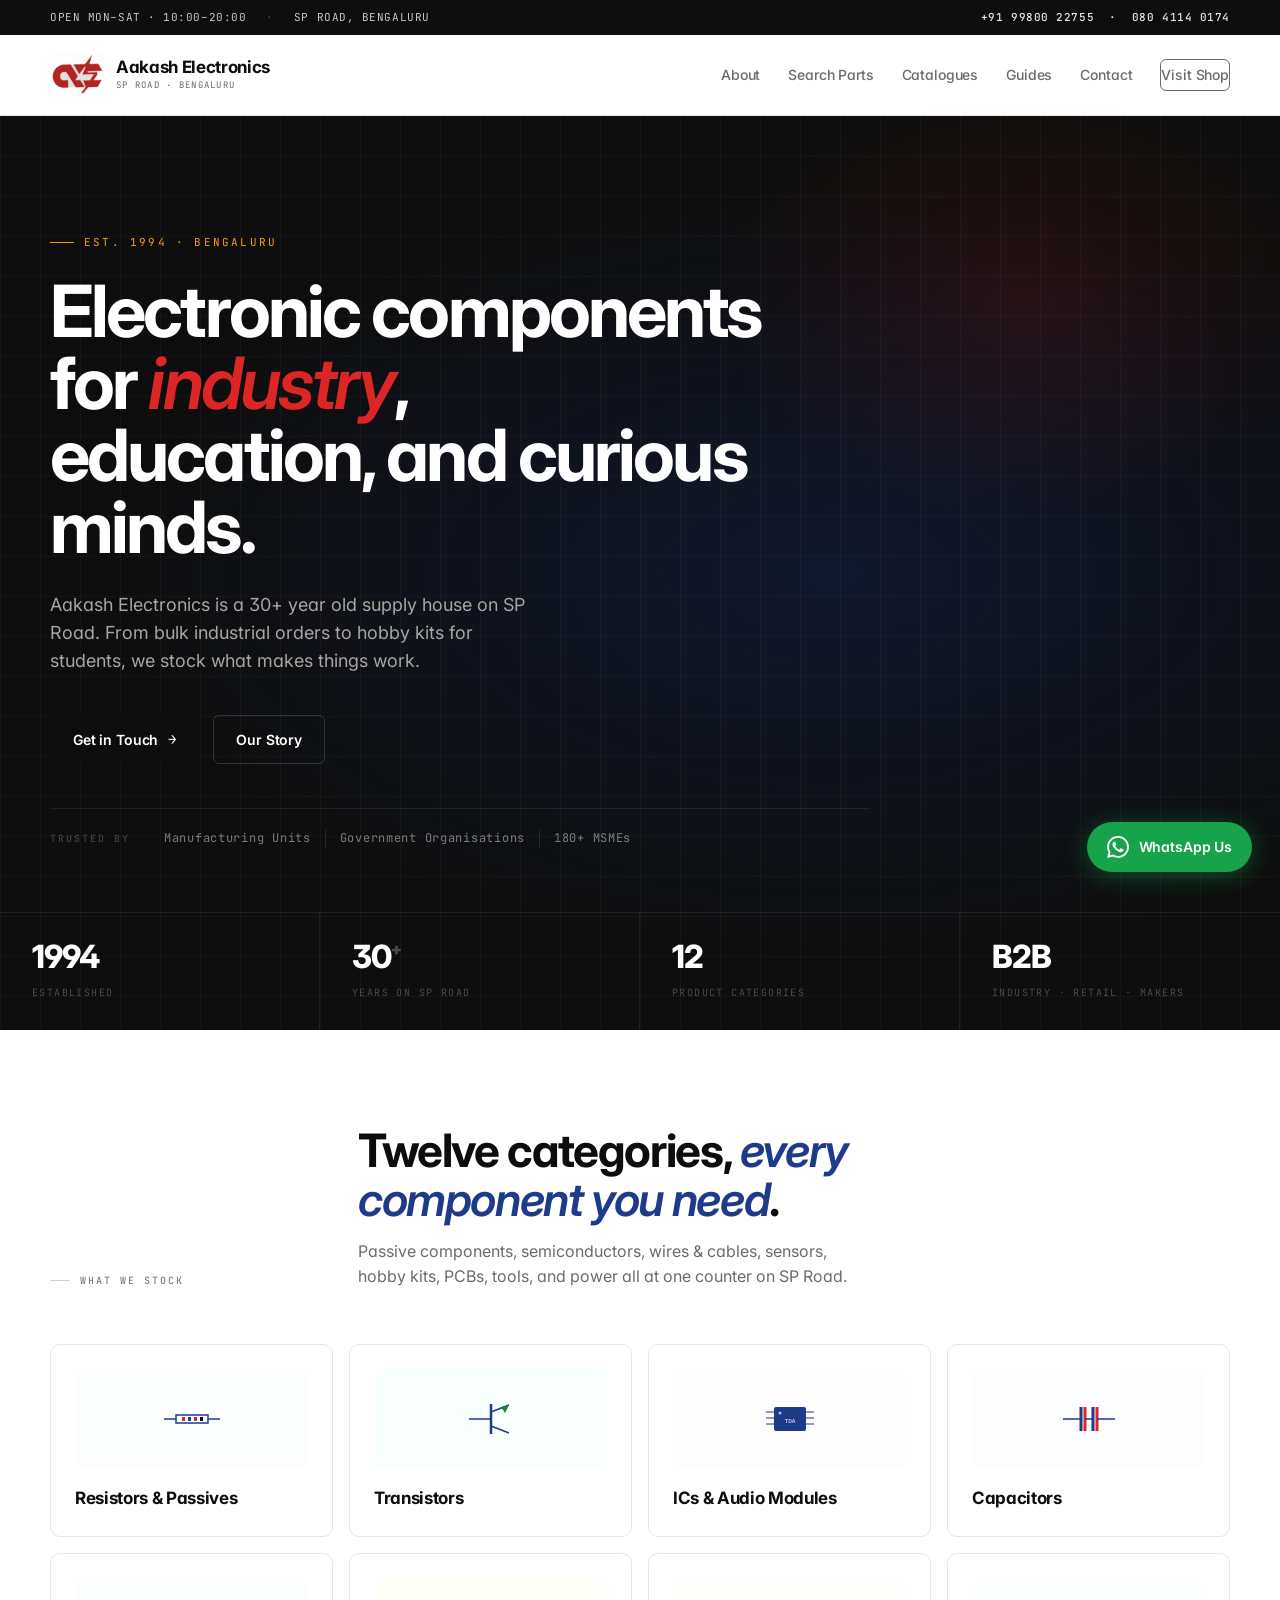
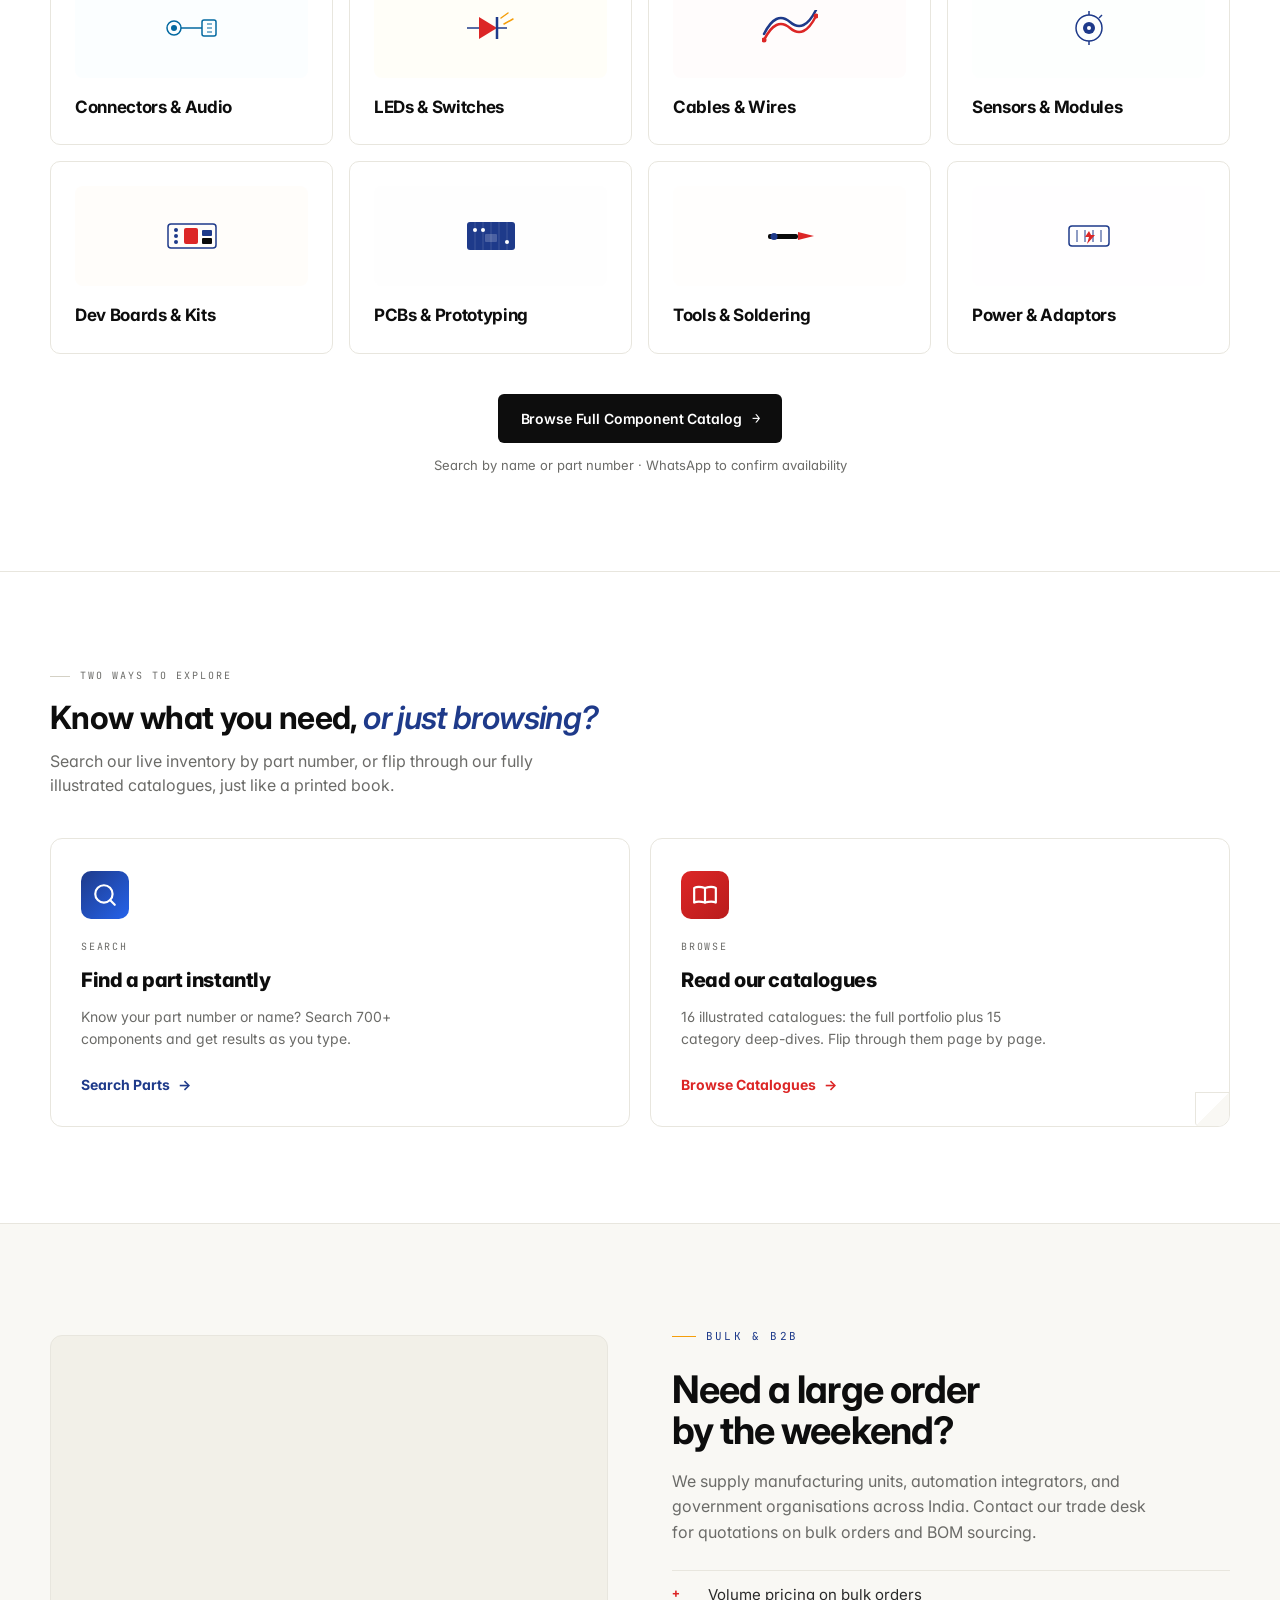
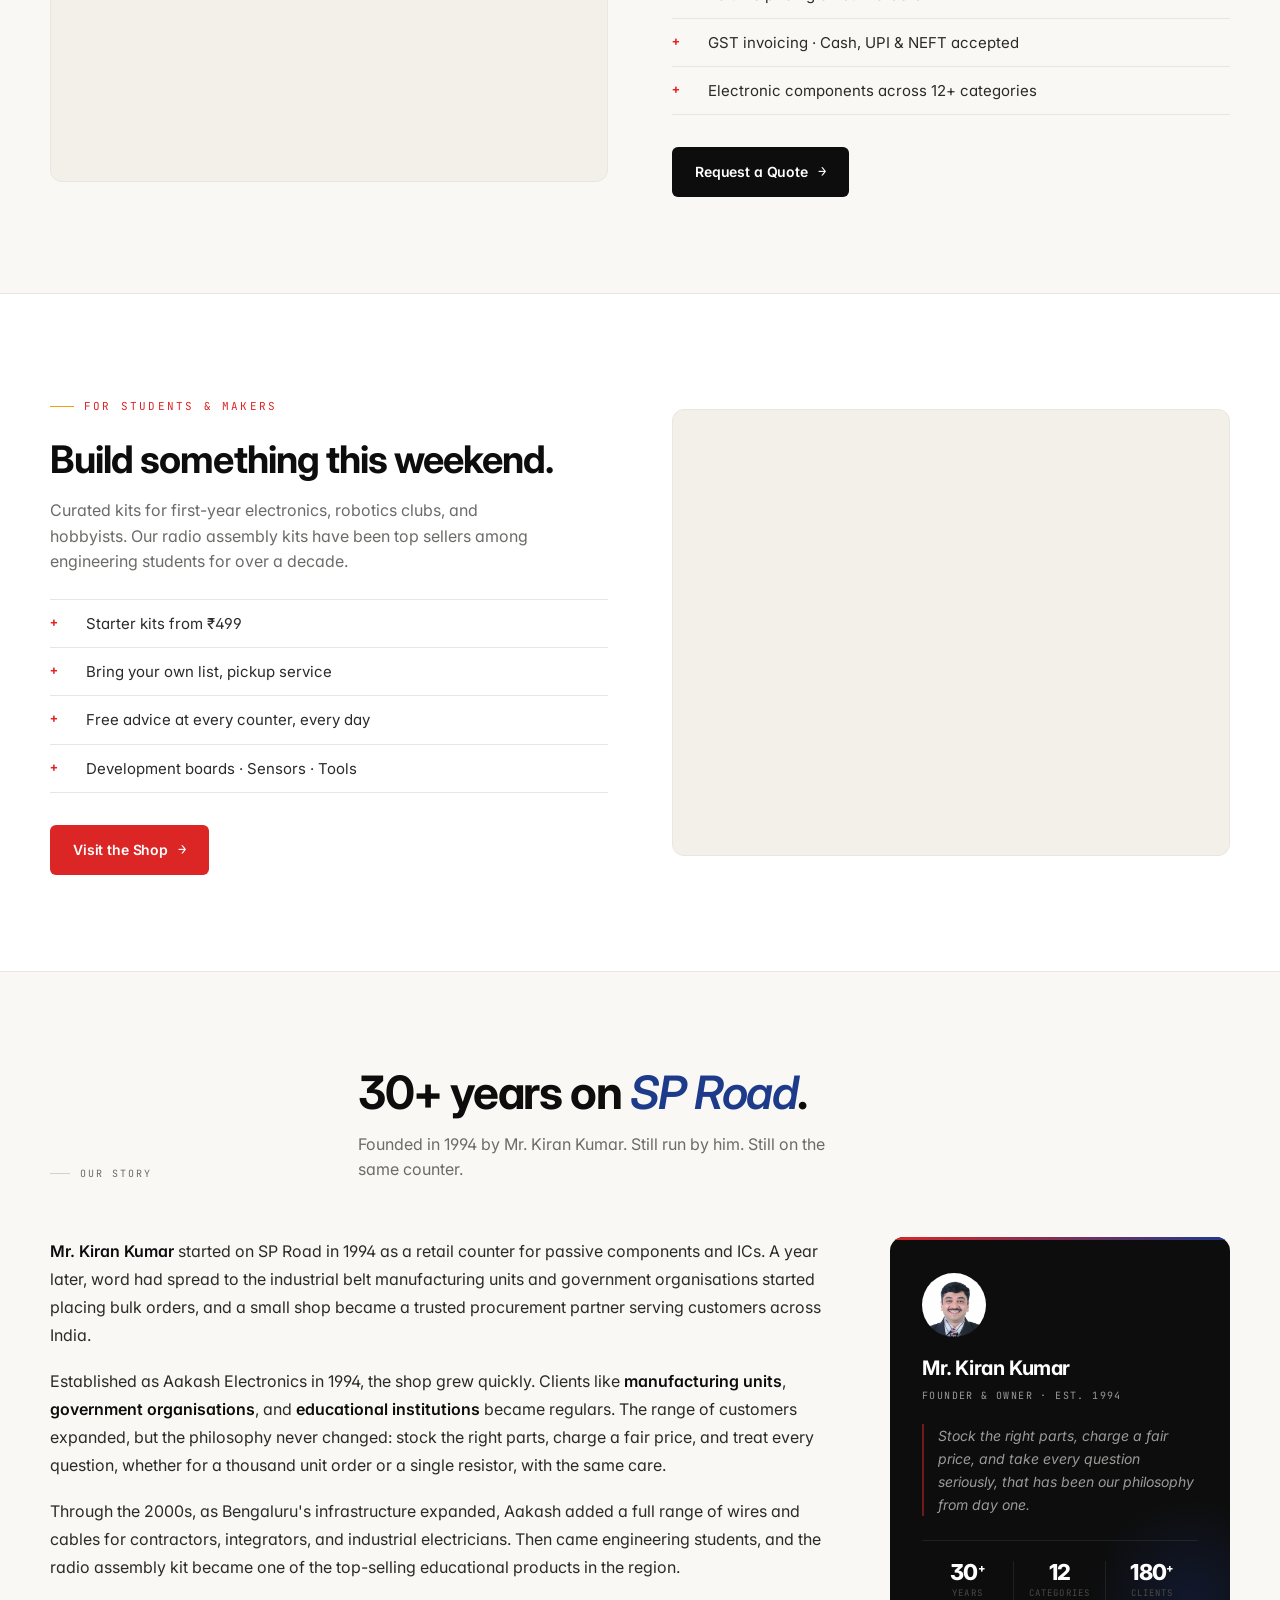
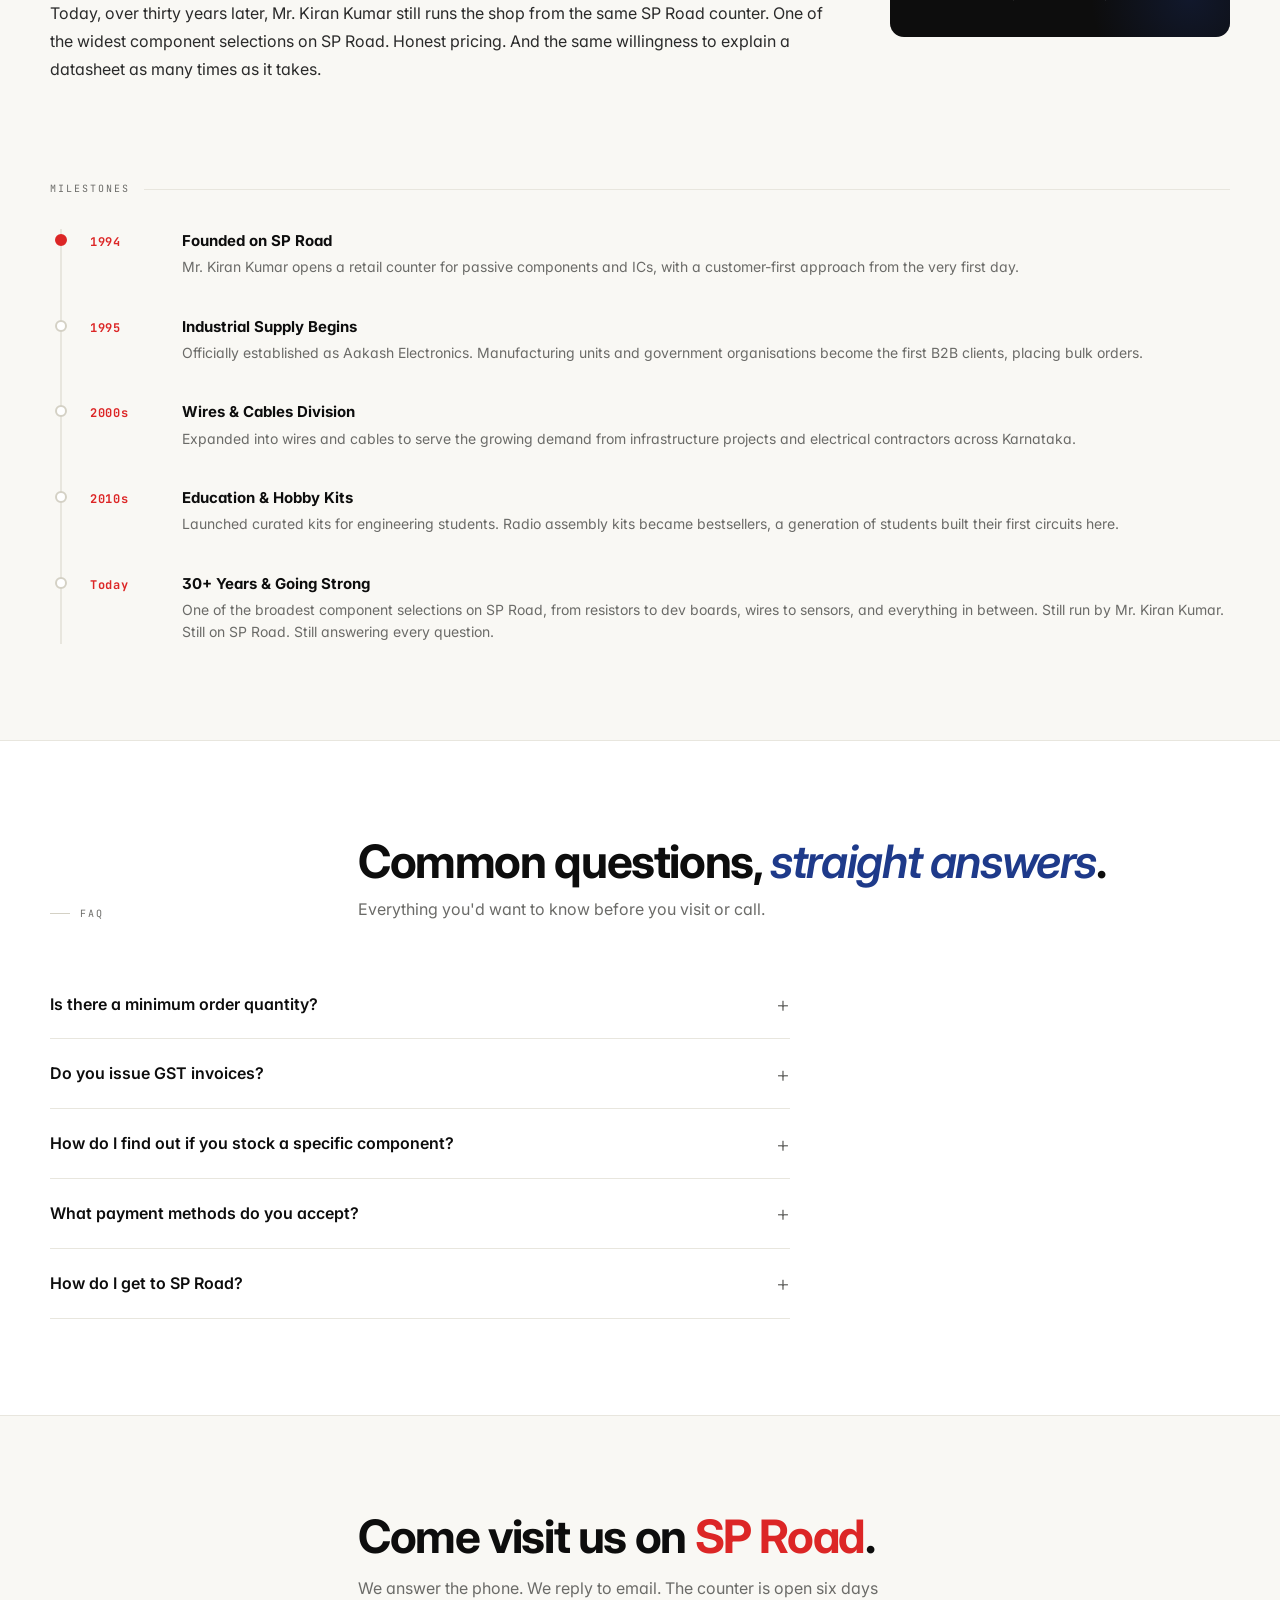
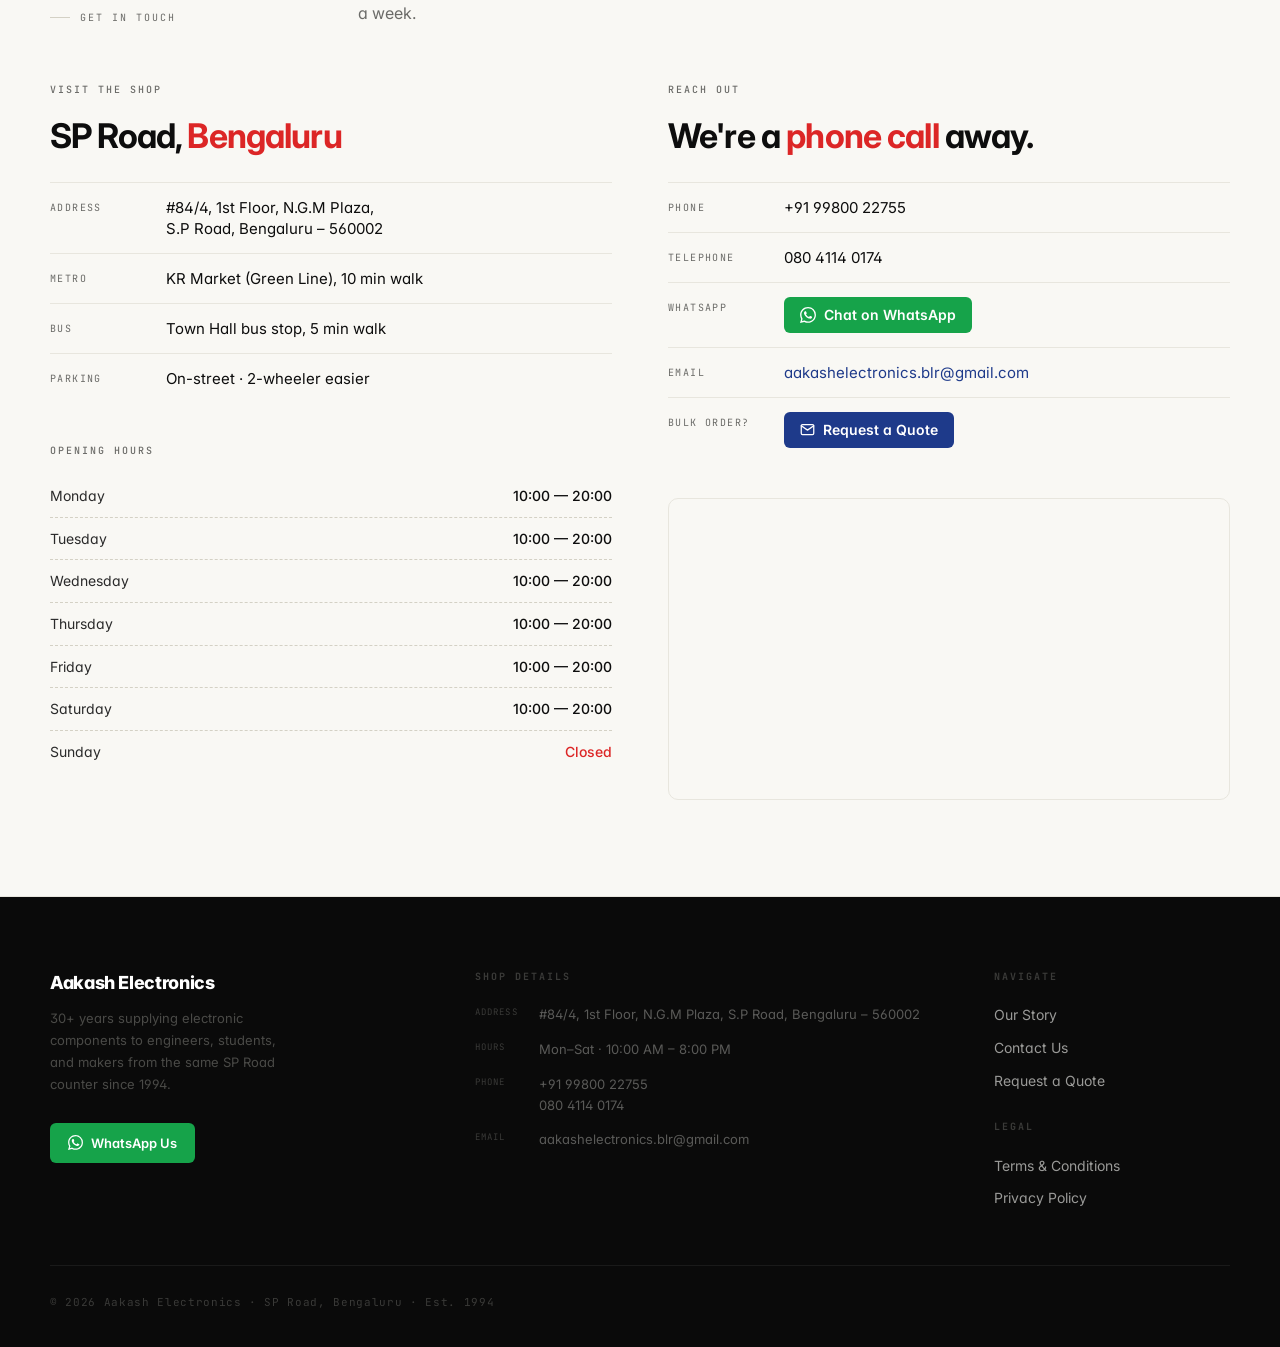
==== commit 7c22fa8b: "Add 3 catalogues (Passive Components, Transistors & Diodes, ICs & Audio Modules), remove confusing F" ====
--- a/index.html
+++ b/index.html
@@ -893,11 +893,6 @@
       <div class="faq-list">
 
         <details class="faq-item">
-          <summary>Do you sell online or ship orders outside Bengaluru?</summary>
-          <p class="faq-body">We are a walk-in counter, no online store, no website orders. For large B2B orders outside Bengaluru, <a href="#contact">contact us</a> and we can discuss options. For most orders, customers visit us directly at SP Road.</p>
-        </details>
-
-        <details class="faq-item">
           <summary>Is there a minimum order quantity?</summary>
           <p class="faq-body">No minimum at all. One resistor, one sensor, one kit every order is welcome. Bulk orders get volume pricing; just ask at the counter or <a href="https://wa.me/919980022755?text=Hi%20Aakash%20Electronics%2C%20I%20would%20like%20to%20enquire%20about%20components." target="_blank" rel="noopener">WhatsApp us</a> for a quote.</p>
         </details>
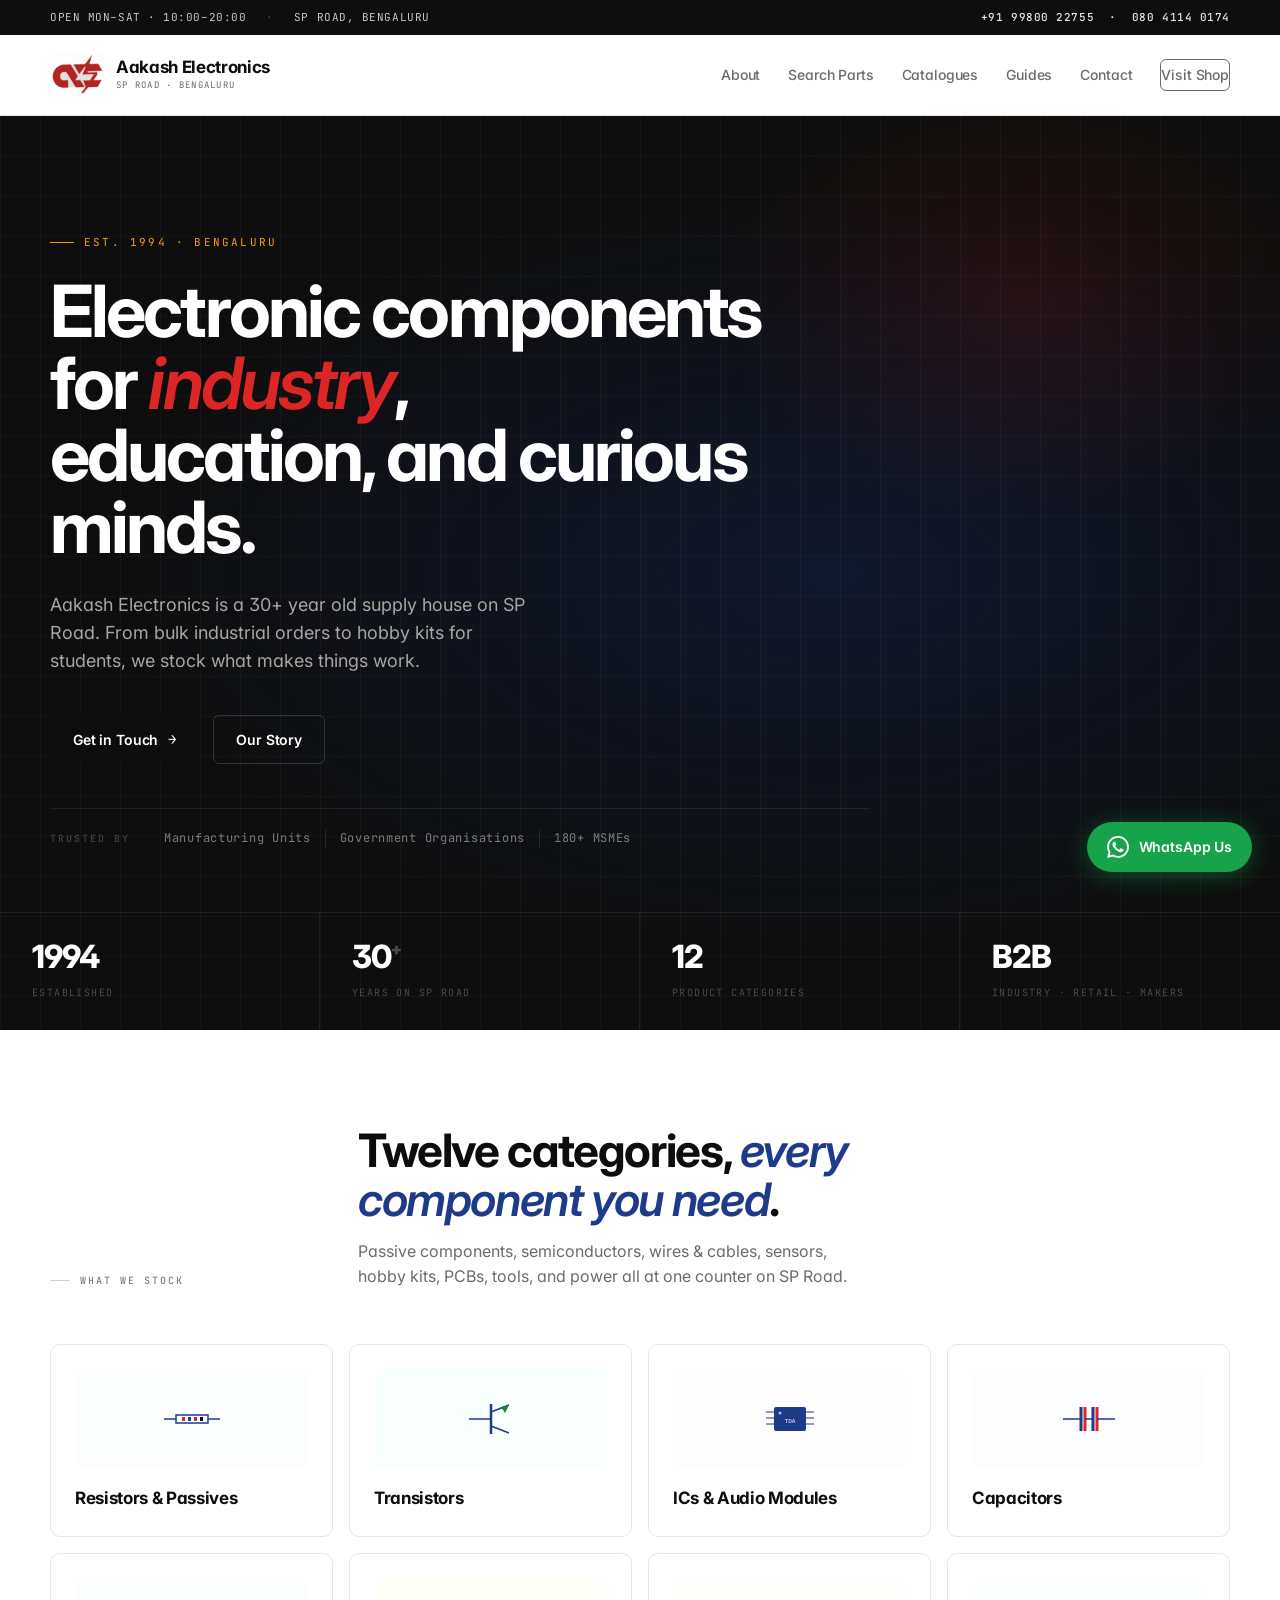
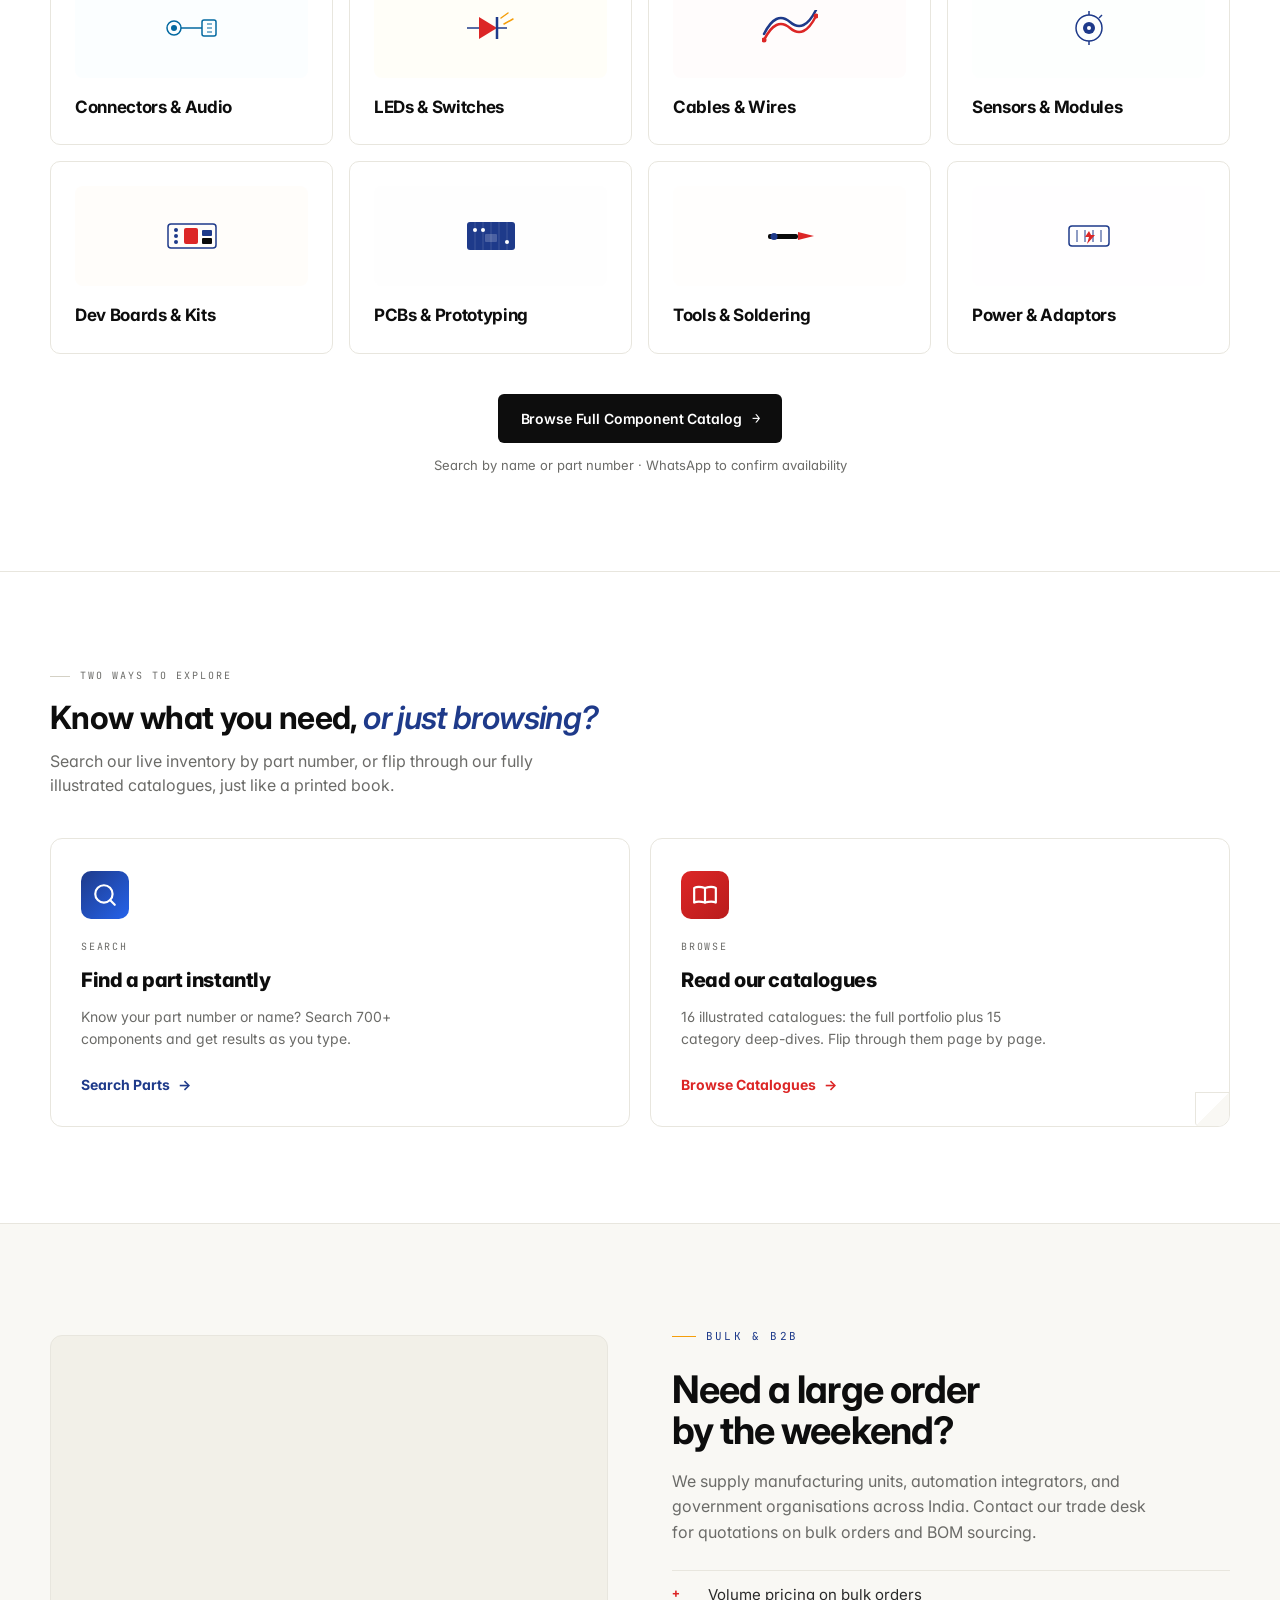
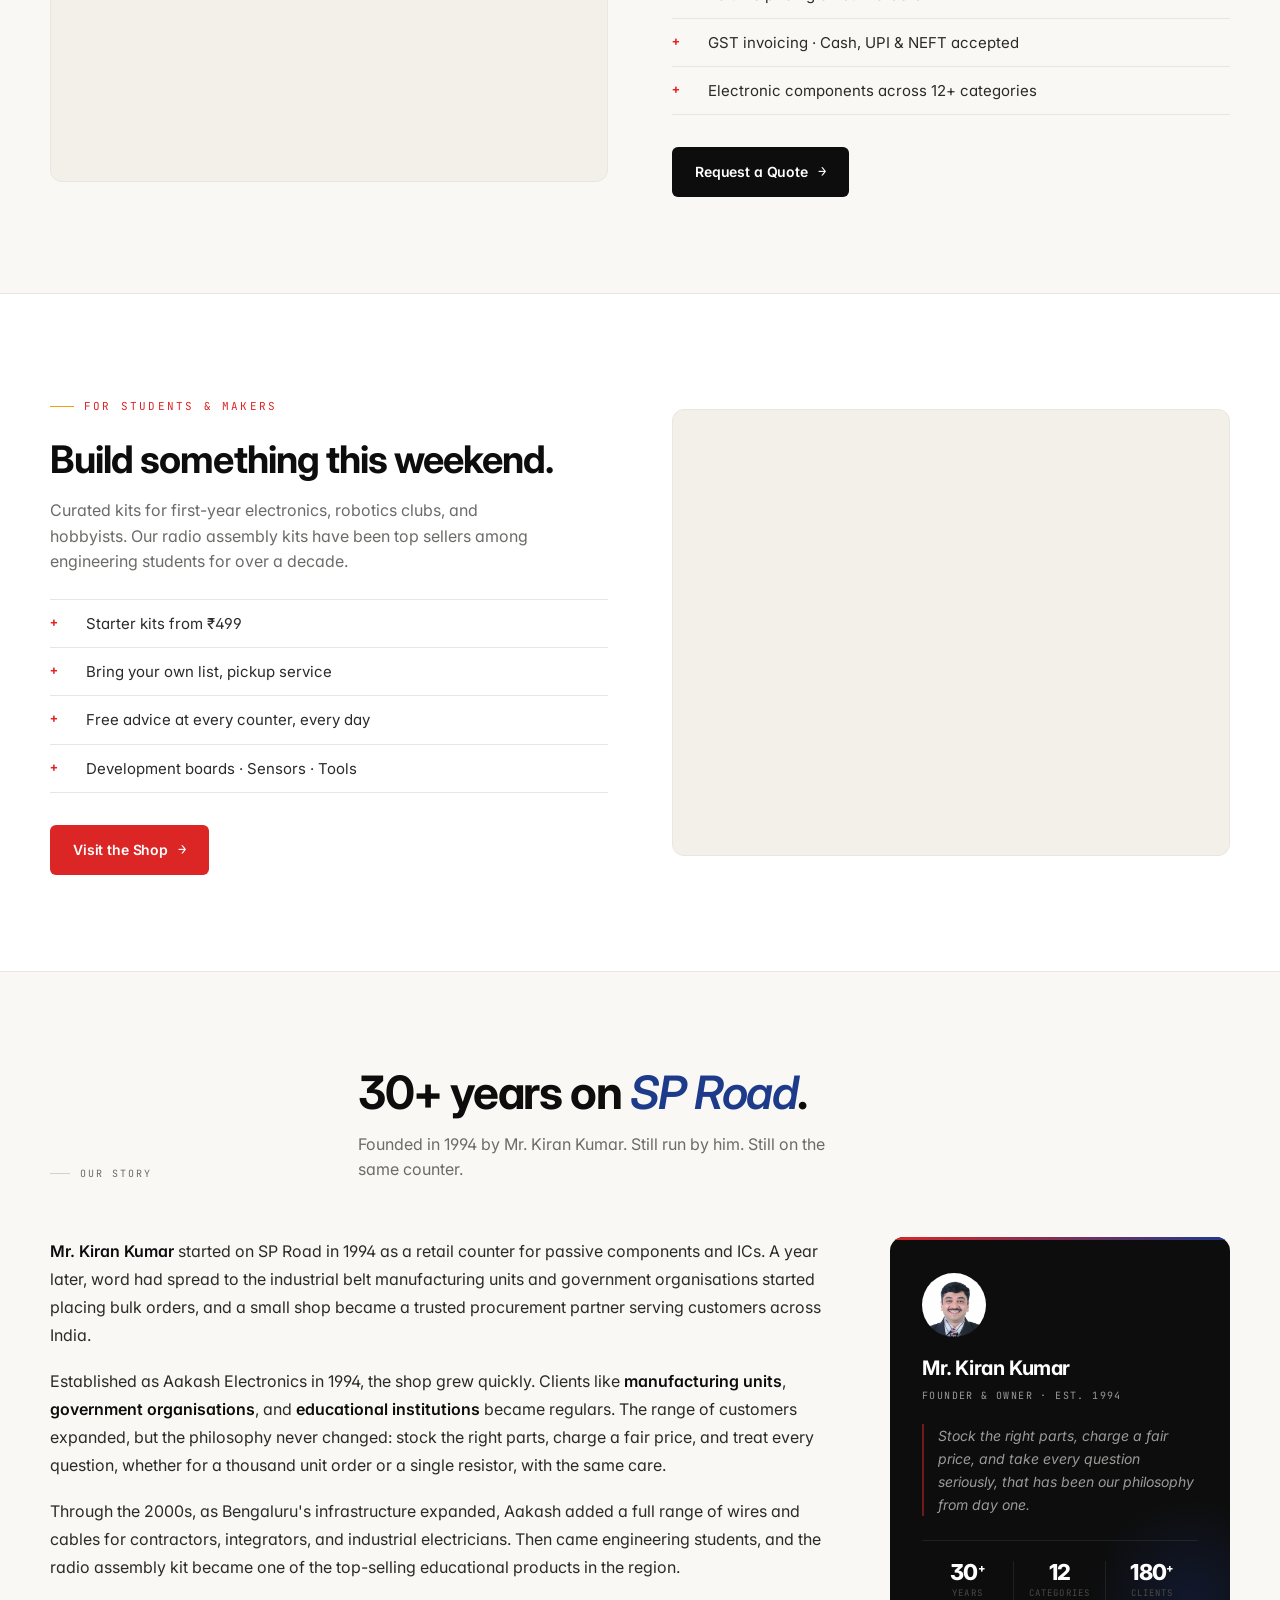
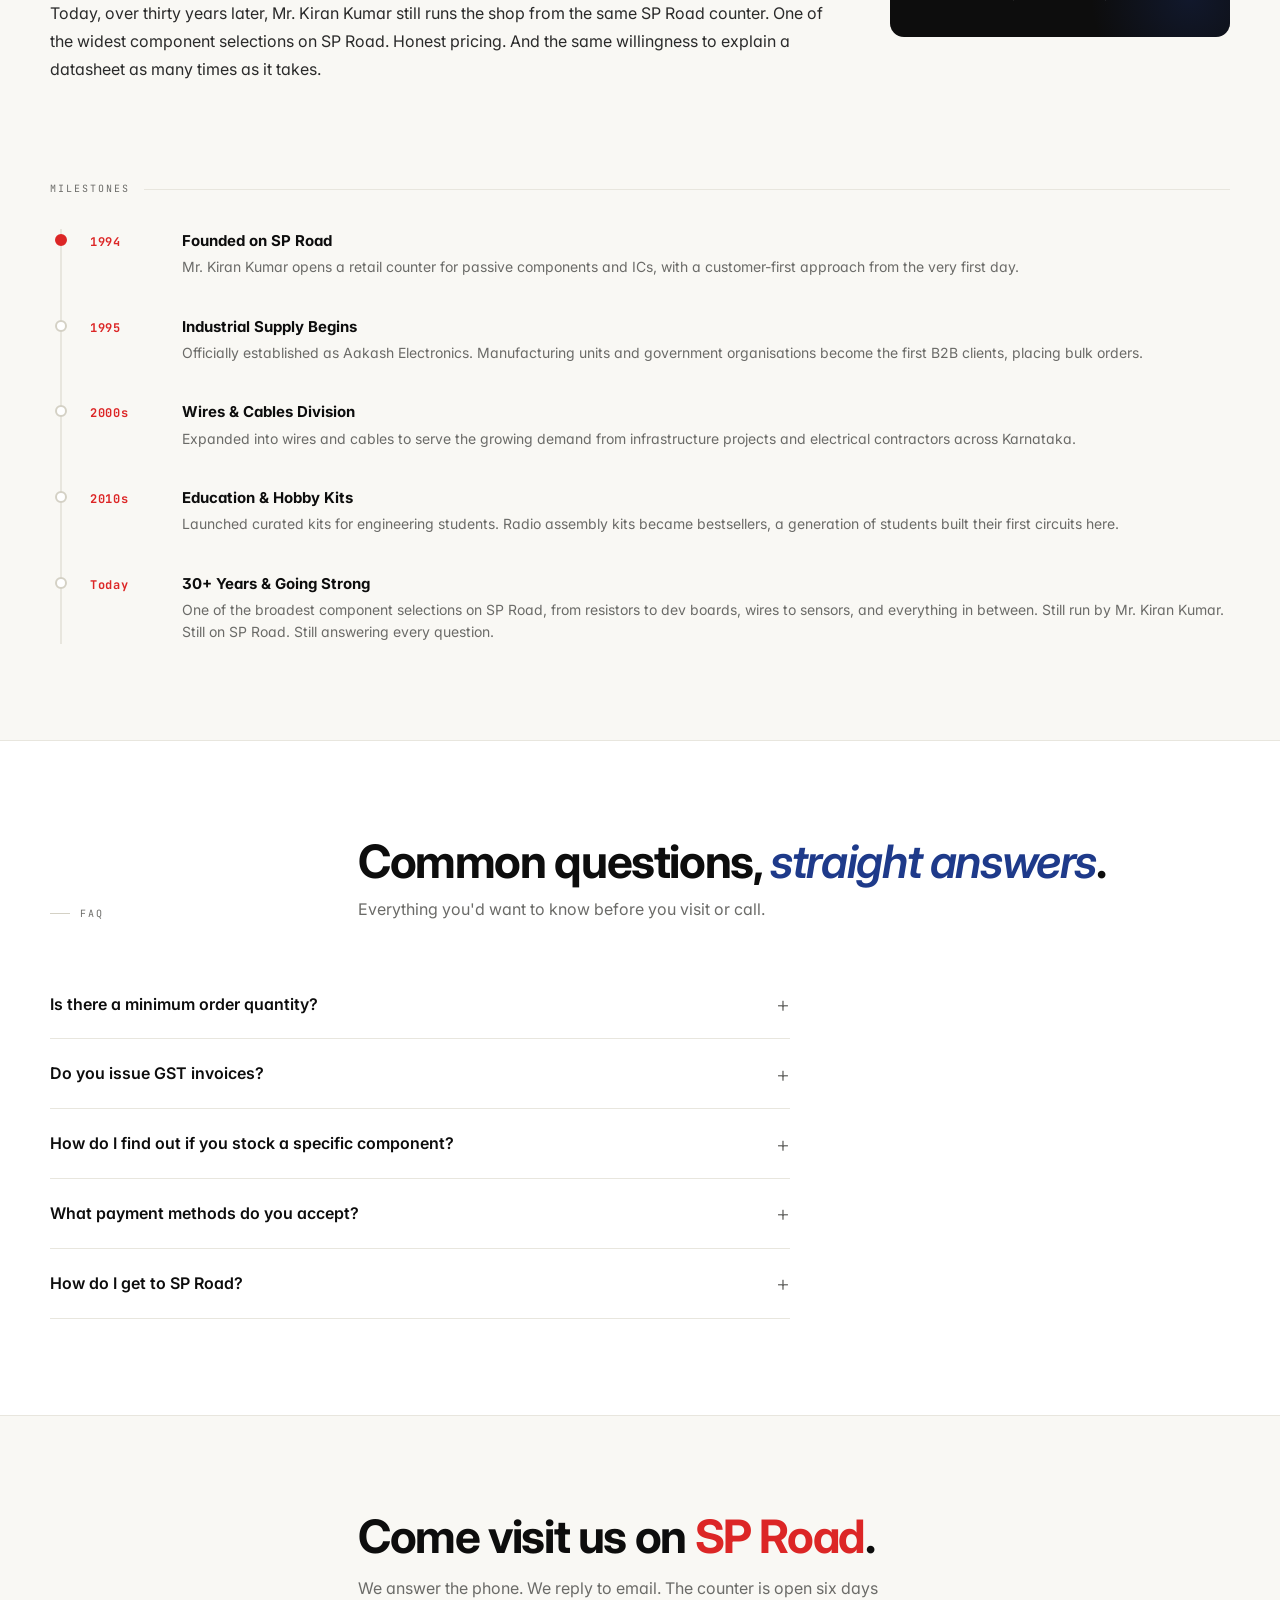
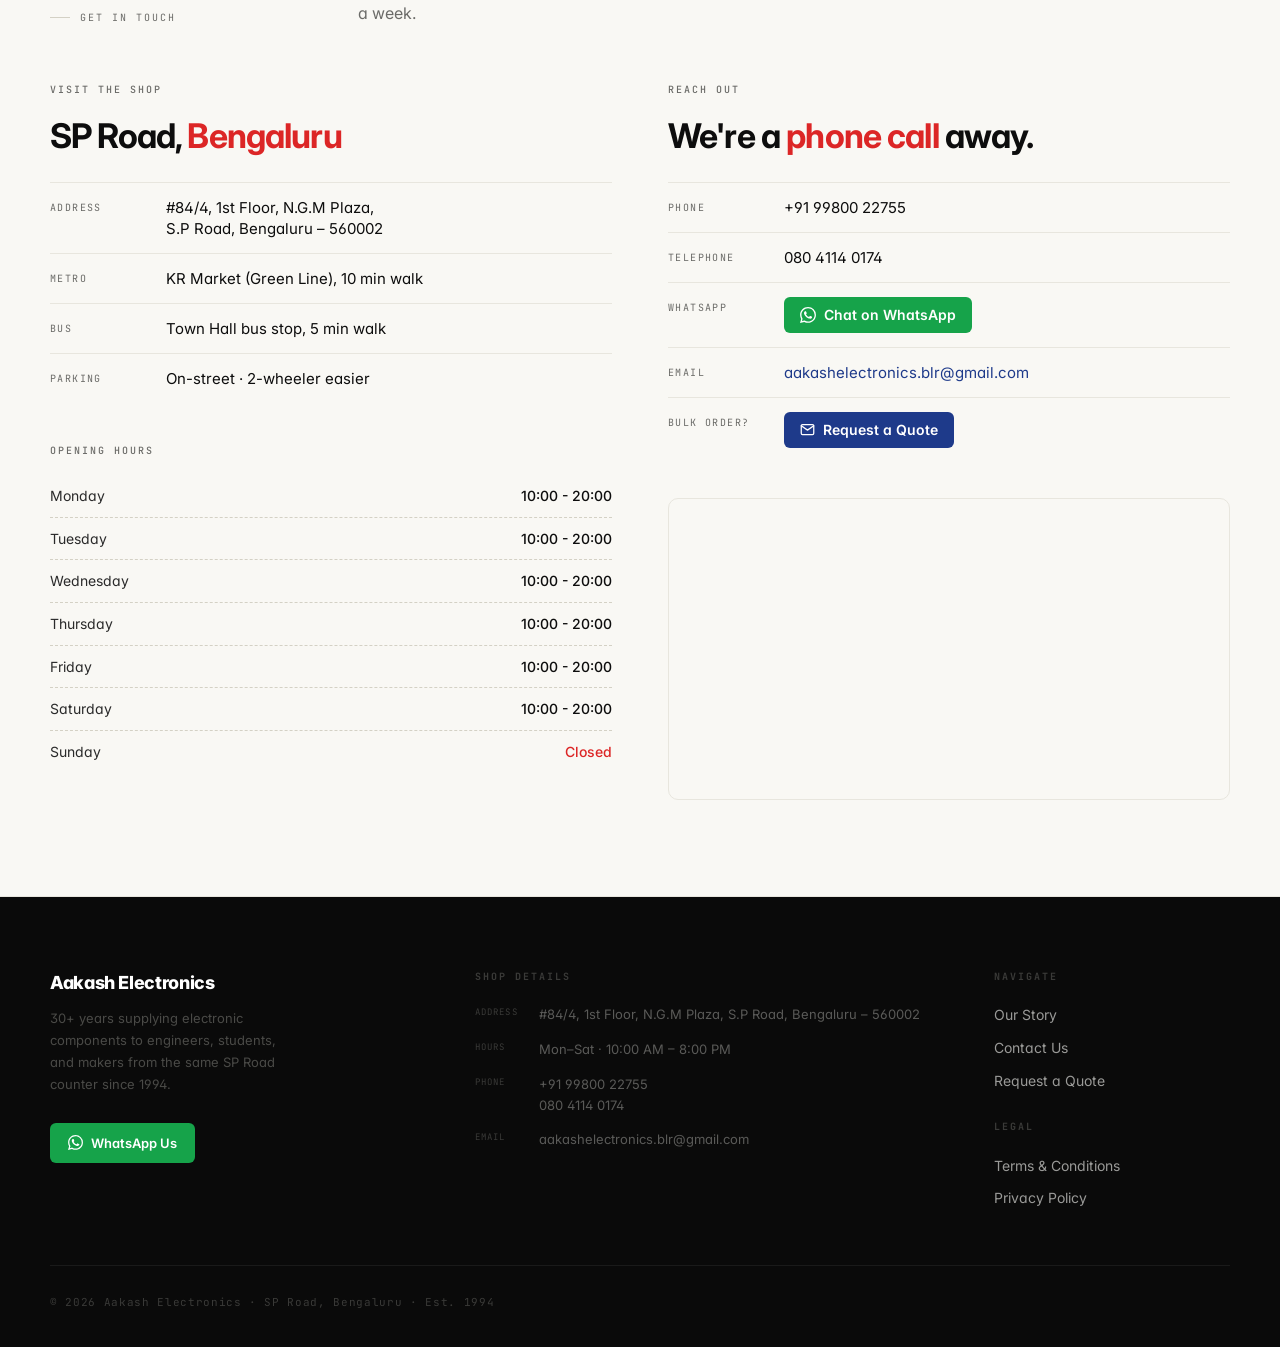
==== commit 796e9249: "Rework Search Parts results, add missing parts, fix catalogue links - Search Parts: show one flat li" ====
--- a/index.html
+++ b/index.html
@@ -17,7 +17,7 @@
   gtag('config', 'G-Y3M3N1SLD9');
 </script>
 <meta charset="utf-8"/>
-<title>Aakash Electronics — Components for Industry &amp; Makers</title>
+<title>Aakash Electronics - Components for Industry &amp; Makers</title>
 <link rel="icon" type="image/svg+xml" href="/images/favicon.svg">
 <link rel="icon" type="image/png" sizes="96x96" href="/images/favicon-96x96.png">
 <link rel="icon" type="image/png" sizes="32x32" href="/images/favicon-32x32.png">
@@ -27,7 +27,7 @@
 <link rel="manifest" href="/site.webmanifest">
 <meta name="apple-mobile-web-app-title" content="Aakash Electronics">
 <meta name="viewport" content="width=device-width,initial-scale=1"/>
-<meta name="description" content="Aakash Electronics — 30+ years on SP Road, Bengaluru. Electronic components for industry, education, and hobbyists. Founded by Mr. Kiran Kumar, 1994."/>
+<meta name="description" content="Aakash Electronics - 30+ years on SP Road, Bengaluru. Electronic components for industry, education, and hobbyists. Founded by Mr. Kiran Kumar, 1994."/>
 <meta http-equiv="X-Content-Type-Options" content="nosniff"/>
 <meta http-equiv="X-Frame-Options" content="DENY"/>
 <meta name="referrer" content="strict-origin-when-cross-origin"/>
@@ -456,7 +456,7 @@
 .explore-read .explore-cta { color: var(--red) }
 .explore-card .arrow { transition: transform .2s }
 .explore-card:hover .arrow { transform: translateX(4px) }
-/* Page-curl corner detail — a small nod to the flipbook interaction itself */
+/* Page-curl corner detail - a small nod to the flipbook interaction itself */
 .explore-corner {
   position: absolute; right: 0; bottom: 0; width: 34px; height: 34px;
   background: linear-gradient(135deg, transparent 50%, var(--bg-2) 50%);
@@ -962,12 +962,12 @@
 
           <div class="hours-table">
             <h4 data-i18n="hours_h">OPENING HOURS</h4>
-            <div class="hours-row"><span class="day" data-i18n="hours_mon">Monday</span><span class="time" data-i18n="hours_open">10:00 — 20:00</span></div>
-            <div class="hours-row"><span class="day" data-i18n="hours_tue">Tuesday</span><span class="time" data-i18n="hours_open">10:00 — 20:00</span></div>
-            <div class="hours-row"><span class="day" data-i18n="hours_wed">Wednesday</span><span class="time" data-i18n="hours_open">10:00 — 20:00</span></div>
-            <div class="hours-row"><span class="day" data-i18n="hours_thu">Thursday</span><span class="time" data-i18n="hours_open">10:00 — 20:00</span></div>
-            <div class="hours-row"><span class="day" data-i18n="hours_fri">Friday</span><span class="time" data-i18n="hours_open">10:00 — 20:00</span></div>
-            <div class="hours-row"><span class="day" data-i18n="hours_sat">Saturday</span><span class="time" data-i18n="hours_open">10:00 — 20:00</span></div>
+            <div class="hours-row"><span class="day" data-i18n="hours_mon">Monday</span><span class="time" data-i18n="hours_open">10:00 - 20:00</span></div>
+            <div class="hours-row"><span class="day" data-i18n="hours_tue">Tuesday</span><span class="time" data-i18n="hours_open">10:00 - 20:00</span></div>
+            <div class="hours-row"><span class="day" data-i18n="hours_wed">Wednesday</span><span class="time" data-i18n="hours_open">10:00 - 20:00</span></div>
+            <div class="hours-row"><span class="day" data-i18n="hours_thu">Thursday</span><span class="time" data-i18n="hours_open">10:00 - 20:00</span></div>
+            <div class="hours-row"><span class="day" data-i18n="hours_fri">Friday</span><span class="time" data-i18n="hours_open">10:00 - 20:00</span></div>
+            <div class="hours-row"><span class="day" data-i18n="hours_sat">Saturday</span><span class="time" data-i18n="hours_open">10:00 - 20:00</span></div>
             <div class="hours-row closed"><span class="day" data-i18n="hours_sun">Sunday</span><span class="time" data-i18n="hours_closed">Closed</span></div>
           </div>
         </div>
--- a/styles.css
+++ b/styles.css
@@ -2,7 +2,7 @@
   Copyright © 2025 Aakash Electronics. All Rights Reserved.
   Unauthorized copying or reproduction is strictly prohibited.
 */
-/* Aakash Electronics — redesigned styles */
+/* Aakash Electronics - redesigned styles */
 :root {
   --bg:      #ffffff;
   --bg-2:    #f9f8f4;
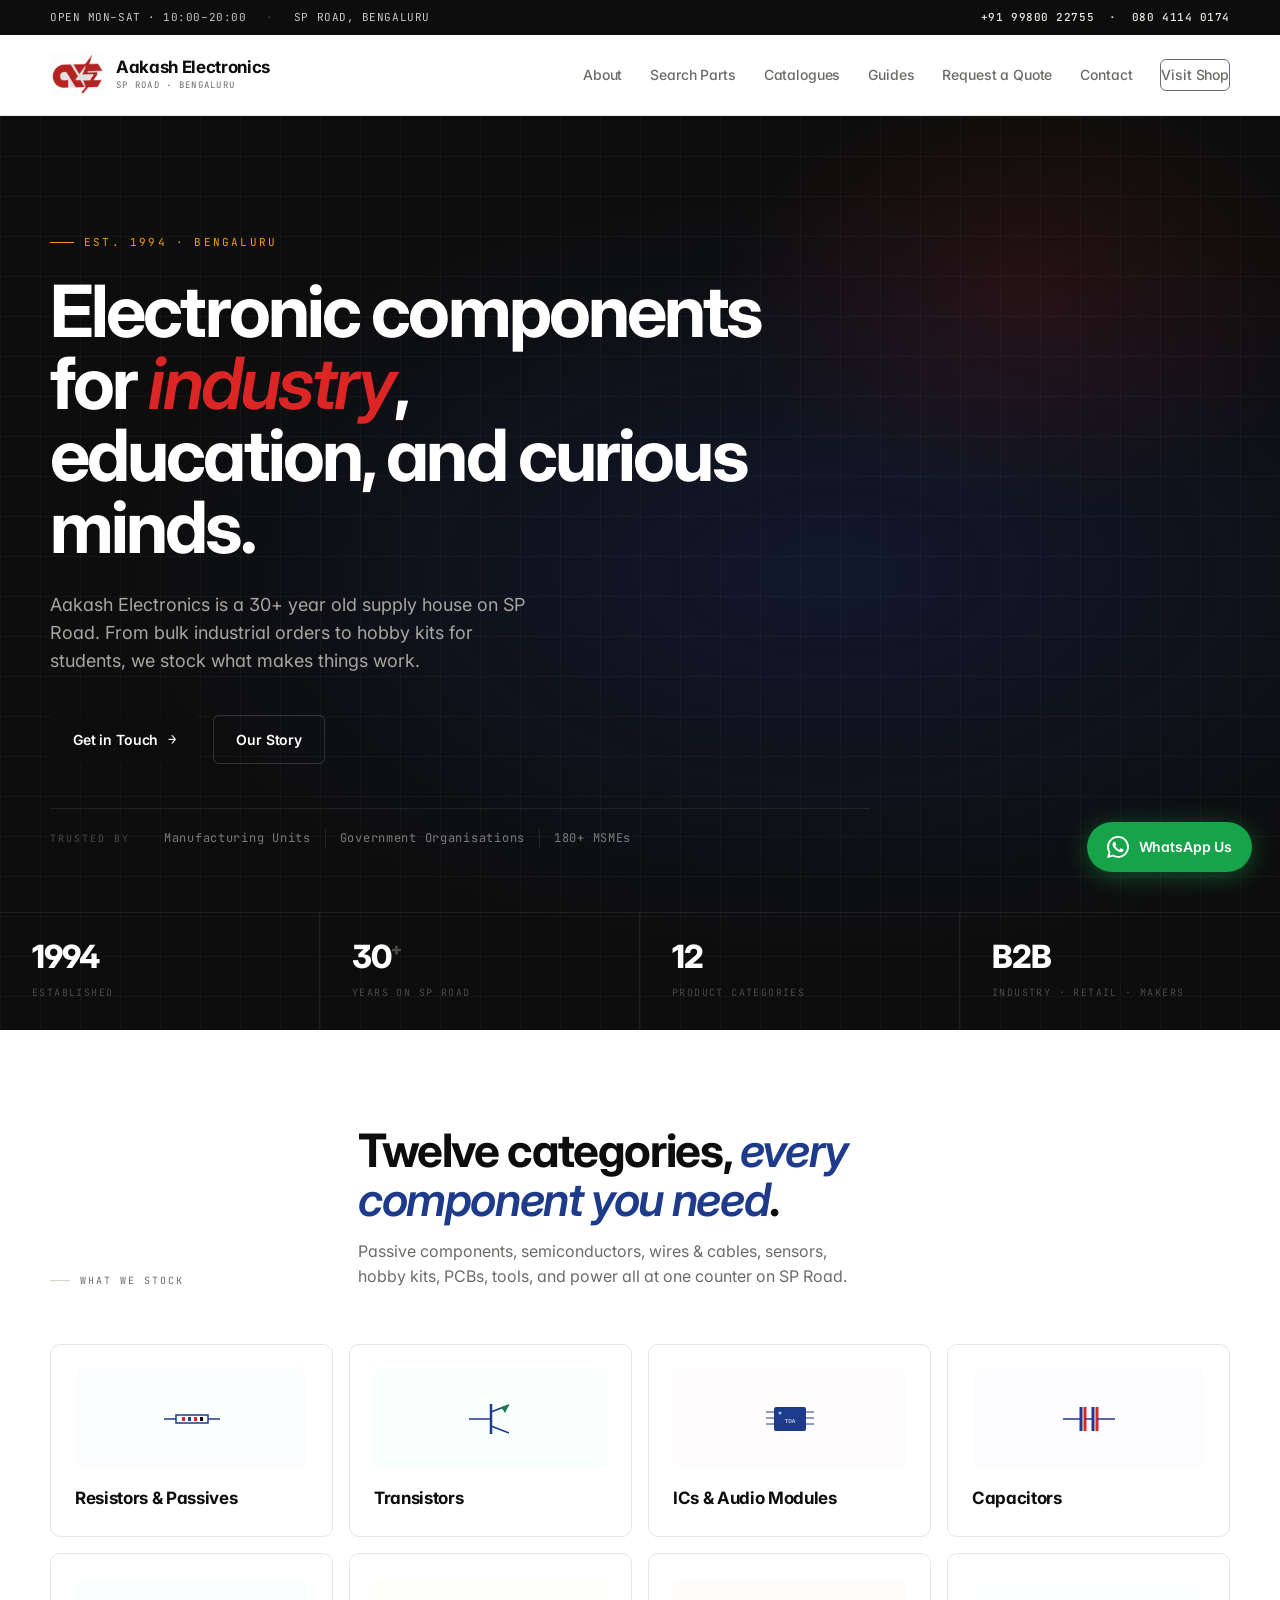
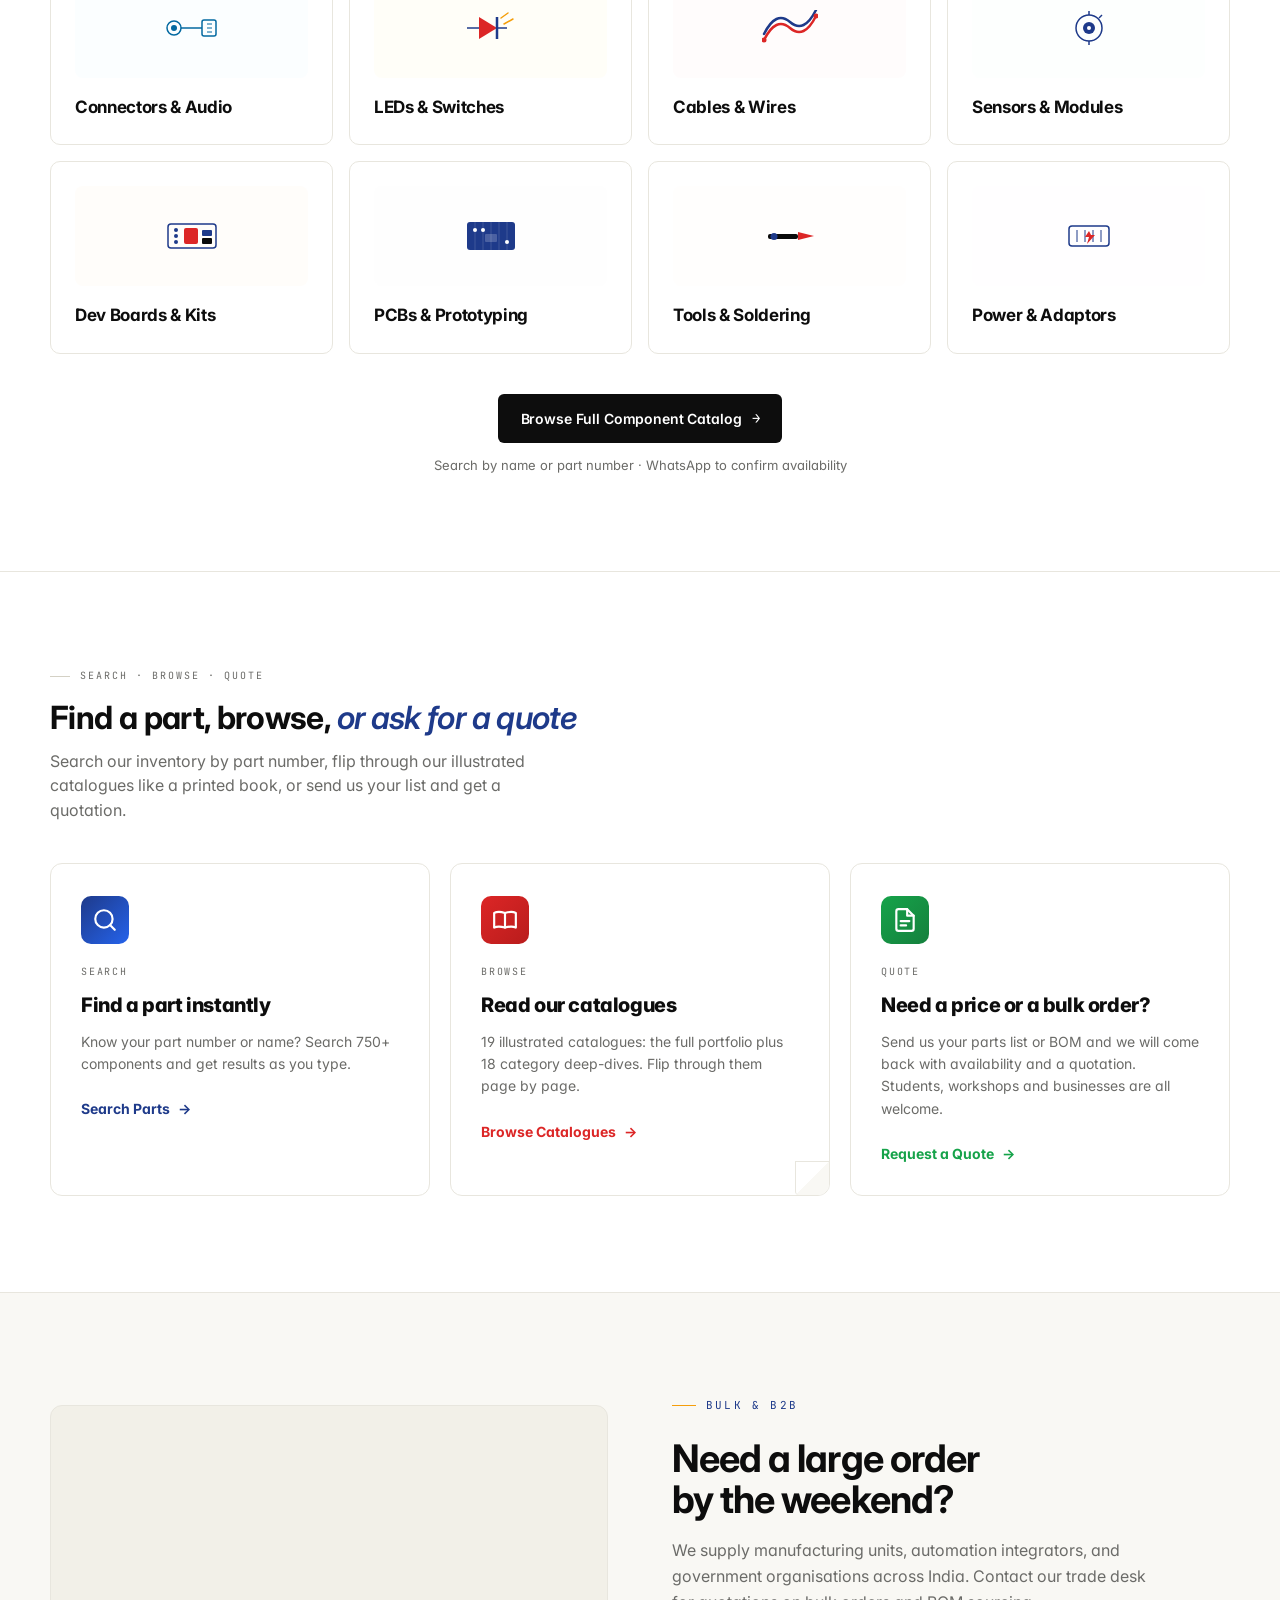
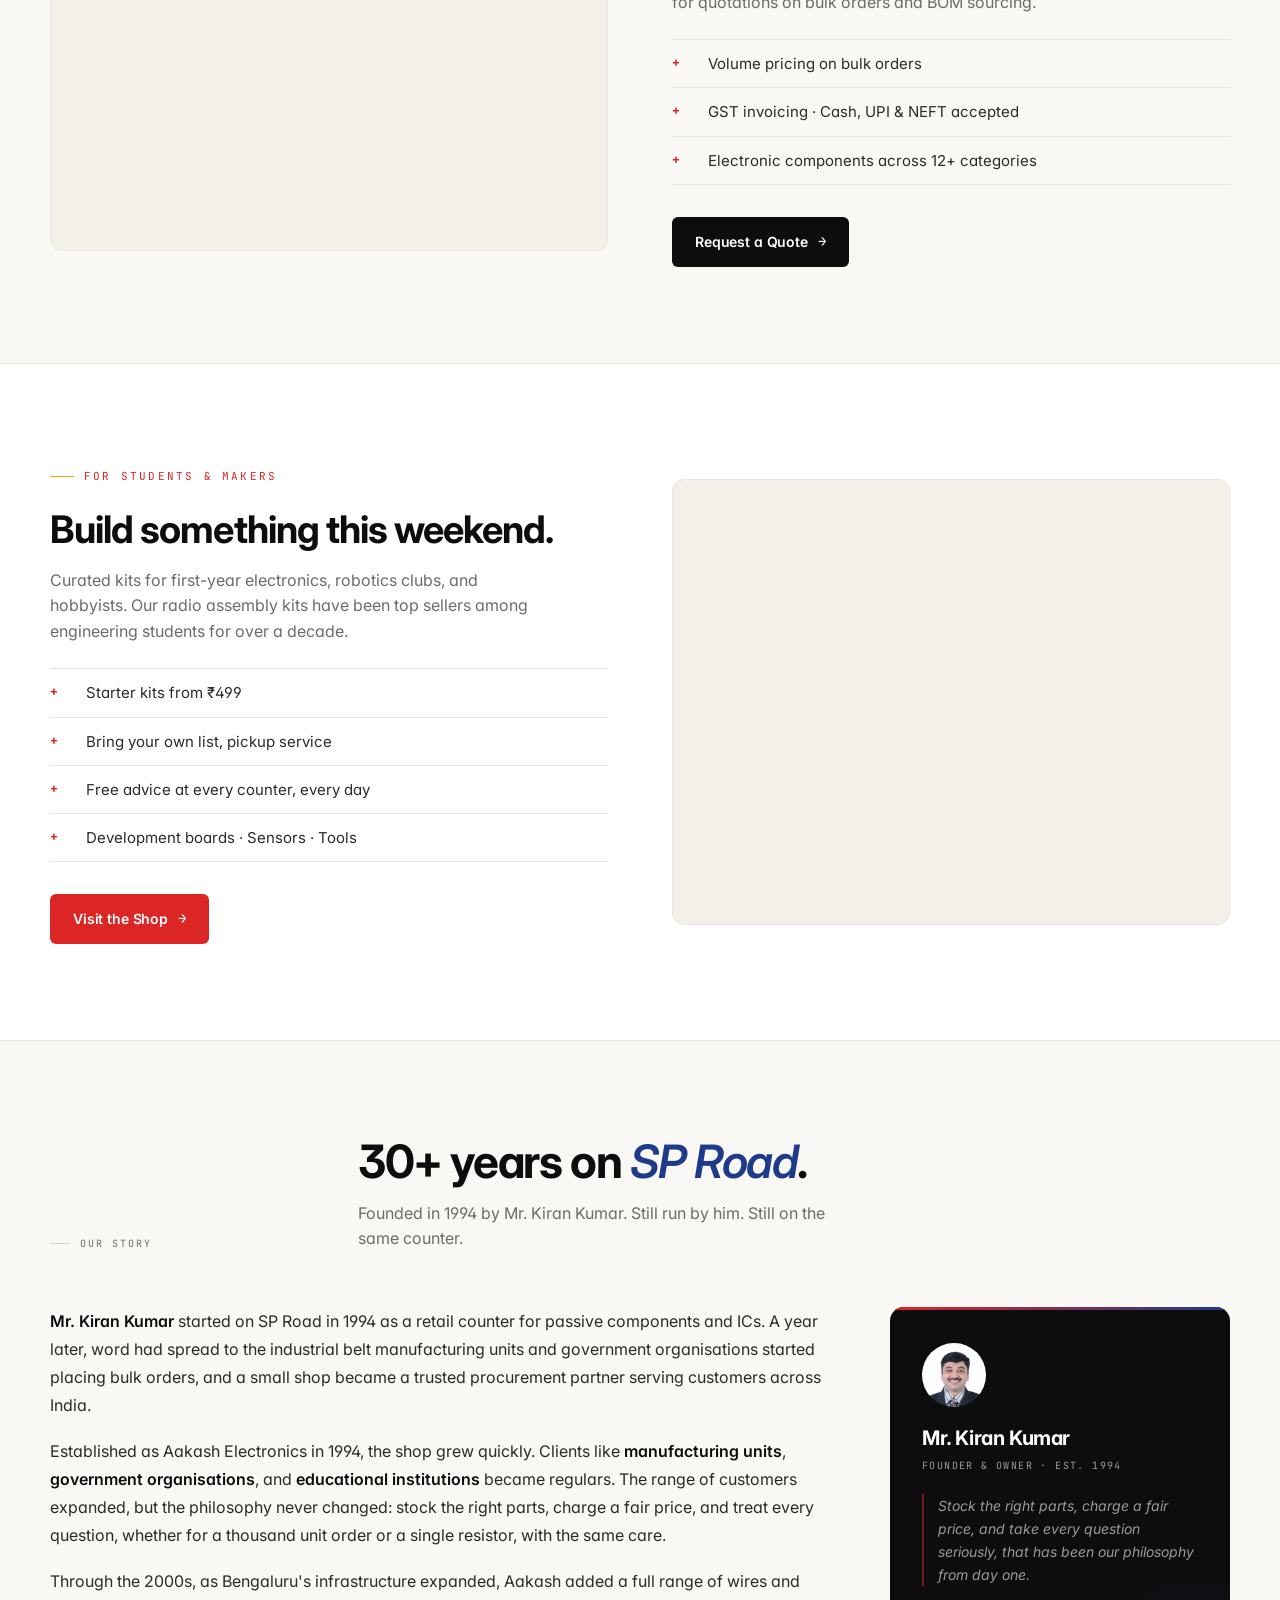
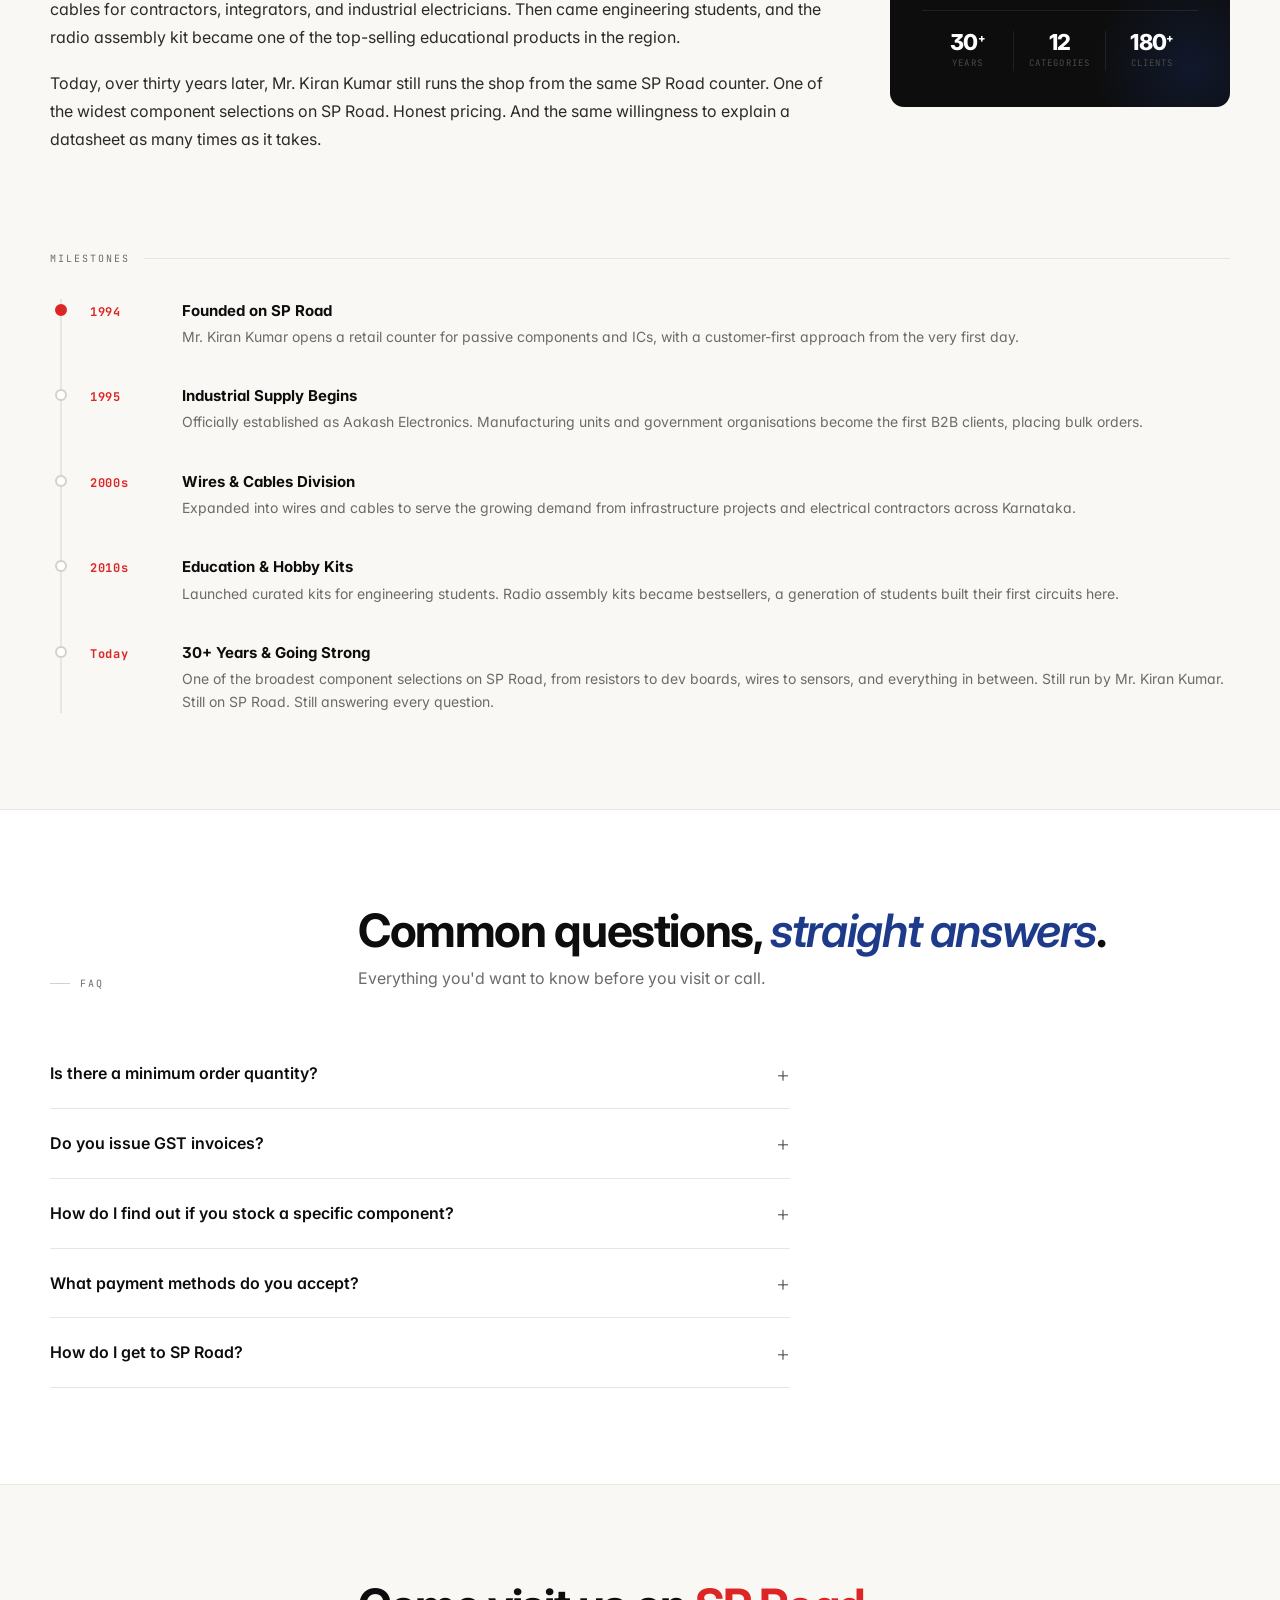
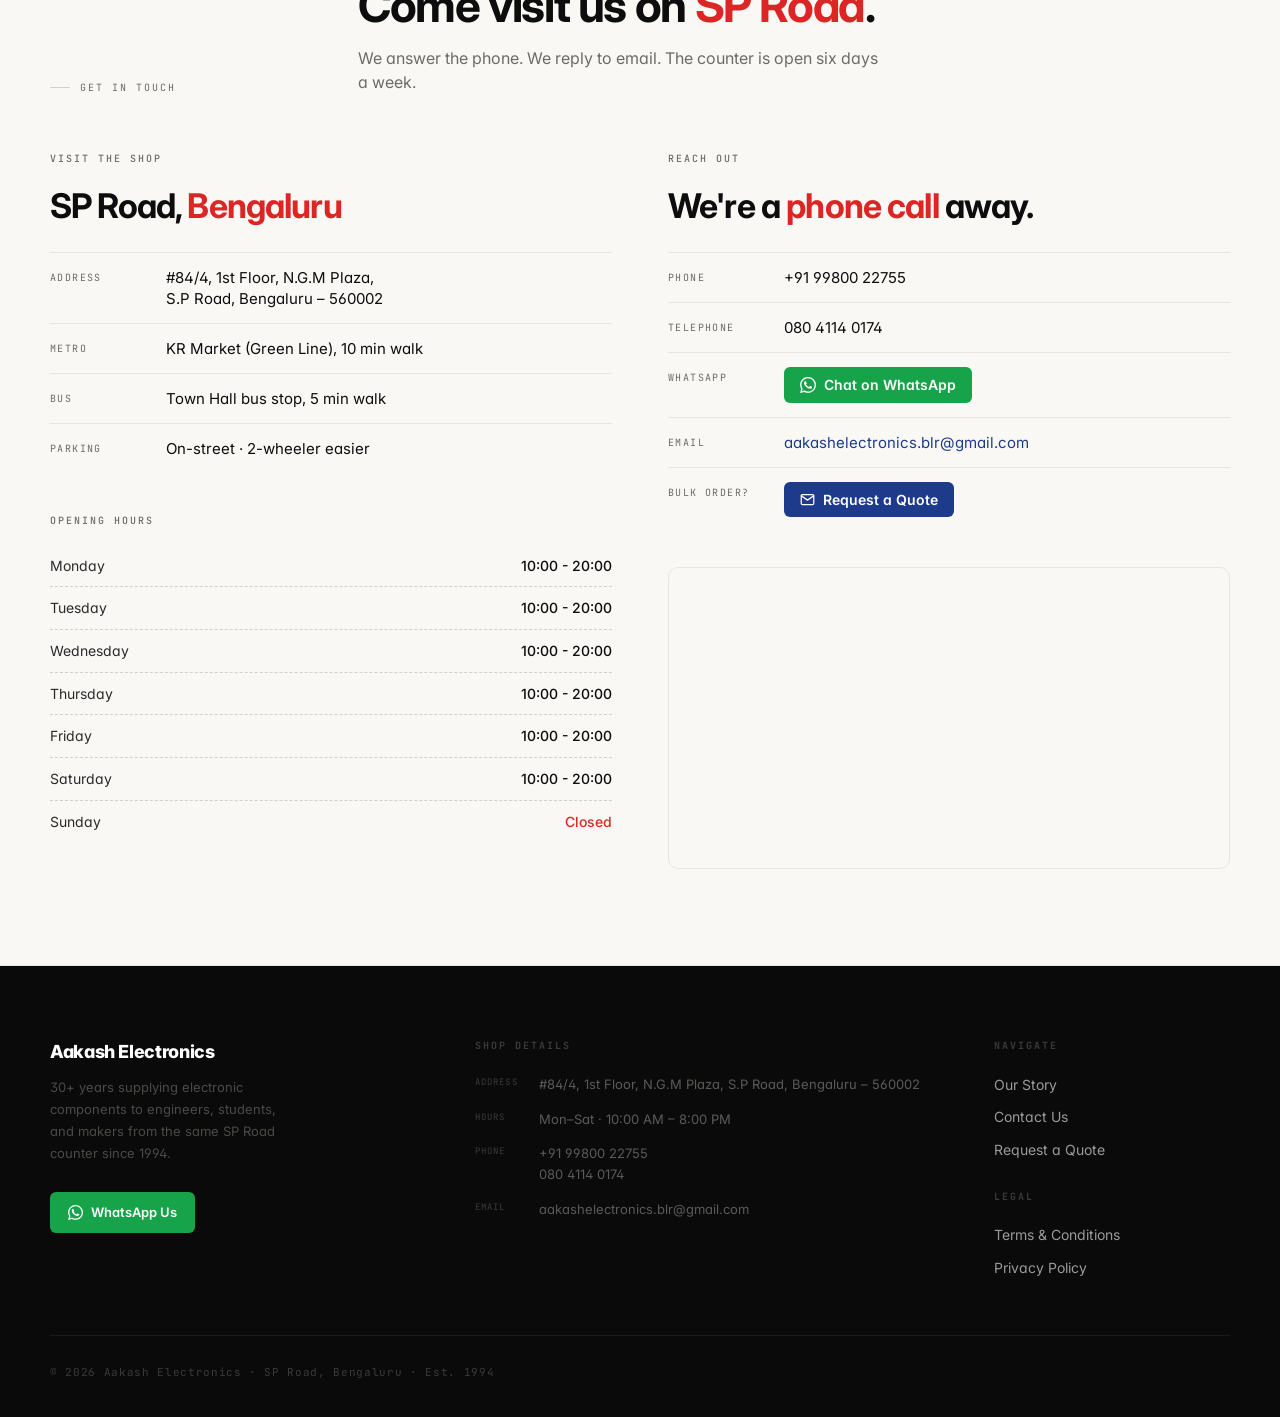
==== commit c4e00d0f: "Make Request a Quote easier to find - Add Request a Quote to the header menu (desktop and mobile) on" ====
--- a/index.html
+++ b/index.html
@@ -424,7 +424,7 @@
 .explore-head h2 em { font-style: italic; color: var(--blue); font-weight: 600 }
 .explore-head p { margin-top: 0 }
 .explore-grid {
-  display: grid; grid-template-columns: 1fr 1fr; gap: 20px;
+  display: grid; grid-template-columns: repeat(3, 1fr); gap: 20px;
   margin-top: 8px;
 }
 .explore-card {
@@ -436,6 +436,7 @@
 .explore-card:hover { box-shadow: var(--shadow-lg); transform: translateY(-4px) }
 .explore-search:hover { border-color: var(--blue) }
 .explore-read:hover { border-color: var(--red) }
+.explore-quote:hover { border-color: var(--green) }
 .explore-icon {
   width: 48px; height: 48px; border-radius: 10px;
   display: grid; place-items: center; margin-bottom: 20px;
@@ -443,6 +444,7 @@
 }
 .explore-search .explore-icon { background: linear-gradient(135deg, var(--blue), var(--blue-2)) }
 .explore-read .explore-icon { background: linear-gradient(135deg, var(--red), var(--red-2)) }
+.explore-quote .explore-icon { background: linear-gradient(135deg, var(--green), #15803d) }
 .explore-eyebrow {
   font-family: var(--mono); font-size: 10px; letter-spacing: 0.18em;
   color: var(--ink-3); margin-bottom: 10px;
@@ -454,6 +456,7 @@
 }
 .explore-search .explore-cta { color: var(--blue) }
 .explore-read .explore-cta { color: var(--red) }
+.explore-quote .explore-cta { color: var(--green) }
 .explore-card .arrow { transition: transform .2s }
 .explore-card:hover .arrow { transform: translateX(4px) }
 /* Page-curl corner detail - a small nod to the flipbook interaction itself */
@@ -465,8 +468,9 @@
   transition: width .25s, height .25s;
 }
 .explore-read:hover .explore-corner { width: 52px; height: 52px }
-@media (max-width: 780px) {
+@media (max-width: 960px) {
   .explore-grid { grid-template-columns: 1fr }
+  .explore-card p { max-width: none }
 }
 
 /* ── FAQ section ── */
@@ -582,6 +586,7 @@
         <a href="products.html">Search Parts</a>
         <a href="portfolio.html">Catalogues</a>
         <a href="guides.html">Guides</a>
+        <a href="quote.html">Request a Quote</a>
         <a href="#contact">Contact</a>
         <a class="nav-cta" href="#contact" style="justify-content:center;">
           <span data-i18n="nav_visit">Visit Shop</span>
@@ -598,6 +603,7 @@
       <a href="products.html" class="mob-link">Search Parts</a>
       <a href="portfolio.html" class="mob-link">Catalogues</a>
       <a href="guides.html" class="mob-link">Guides</a>
+      <a href="quote.html" class="mob-link">Request a Quote</a>
       <a href="#contact" class="mob-link">Contact</a>
       <a href="#contact" class="mob-cta">Visit Shop</a>
     </div>
@@ -685,9 +691,9 @@
   <section class="section explore-section">
     <div class="wrap">
       <div class="explore-head">
-        <div class="section-tag">TWO WAYS TO EXPLORE</div>
-        <h2>Know what you need, <em>or just browsing?</em></h2>
-        <p class="cat-lede-fixed">Search our live inventory by part number, or flip through our fully illustrated catalogues, just like a printed book.</p>
+        <div class="section-tag">SEARCH · BROWSE · QUOTE</div>
+        <h2>Find a part, browse, <em>or ask for a quote</em></h2>
+        <p class="cat-lede-fixed">Search our inventory by part number, flip through our illustrated catalogues like a printed book, or send us your list and get a quotation.</p>
       </div>
       <div class="explore-grid">
 
@@ -697,7 +703,7 @@
           </div>
           <div class="explore-eyebrow">SEARCH</div>
           <h3>Find a part instantly</h3>
-          <p>Know your part number or name? Search 700+ components and get results as you type.</p>
+          <p>Know your part number or name? Search 750+ components and get results as you type.</p>
           <div class="explore-cta">Search Parts <span class="arrow">→</span></div>
         </a>
 
@@ -707,9 +713,19 @@
           </div>
           <div class="explore-eyebrow">BROWSE</div>
           <h3>Read our catalogues</h3>
-          <p>16 illustrated catalogues: the full portfolio plus 15 category deep-dives. Flip through them page by page.</p>
+          <p>19 illustrated catalogues: the full portfolio plus 18 category deep-dives. Flip through them page by page.</p>
           <div class="explore-cta">Browse Catalogues <span class="arrow">→</span></div>
           <div class="explore-corner"></div>
+        </a>
+
+        <a class="explore-card explore-quote" href="quote.html">
+          <div class="explore-icon">
+            <svg width="26" height="26" viewBox="0 0 24 24" fill="none" stroke="currentColor" stroke-width="2" stroke-linecap="round" stroke-linejoin="round"><path d="M14 2H6a2 2 0 0 0-2 2v16a2 2 0 0 0 2 2h12a2 2 0 0 0 2-2V8z"/><polyline points="14 2 14 8 20 8"/><line x1="8" y1="13" x2="16" y2="13"/><line x1="8" y1="17" x2="13" y2="17"/></svg>
+          </div>
+          <div class="explore-eyebrow">QUOTE</div>
+          <h3>Need a price or a bulk order?</h3>
+          <p>Send us your parts list or BOM and we will come back with availability and a quotation. Students, workshops and businesses are all welcome.</p>
+          <div class="explore-cta">Request a Quote <span class="arrow">→</span></div>
         </a>
 
       </div>
